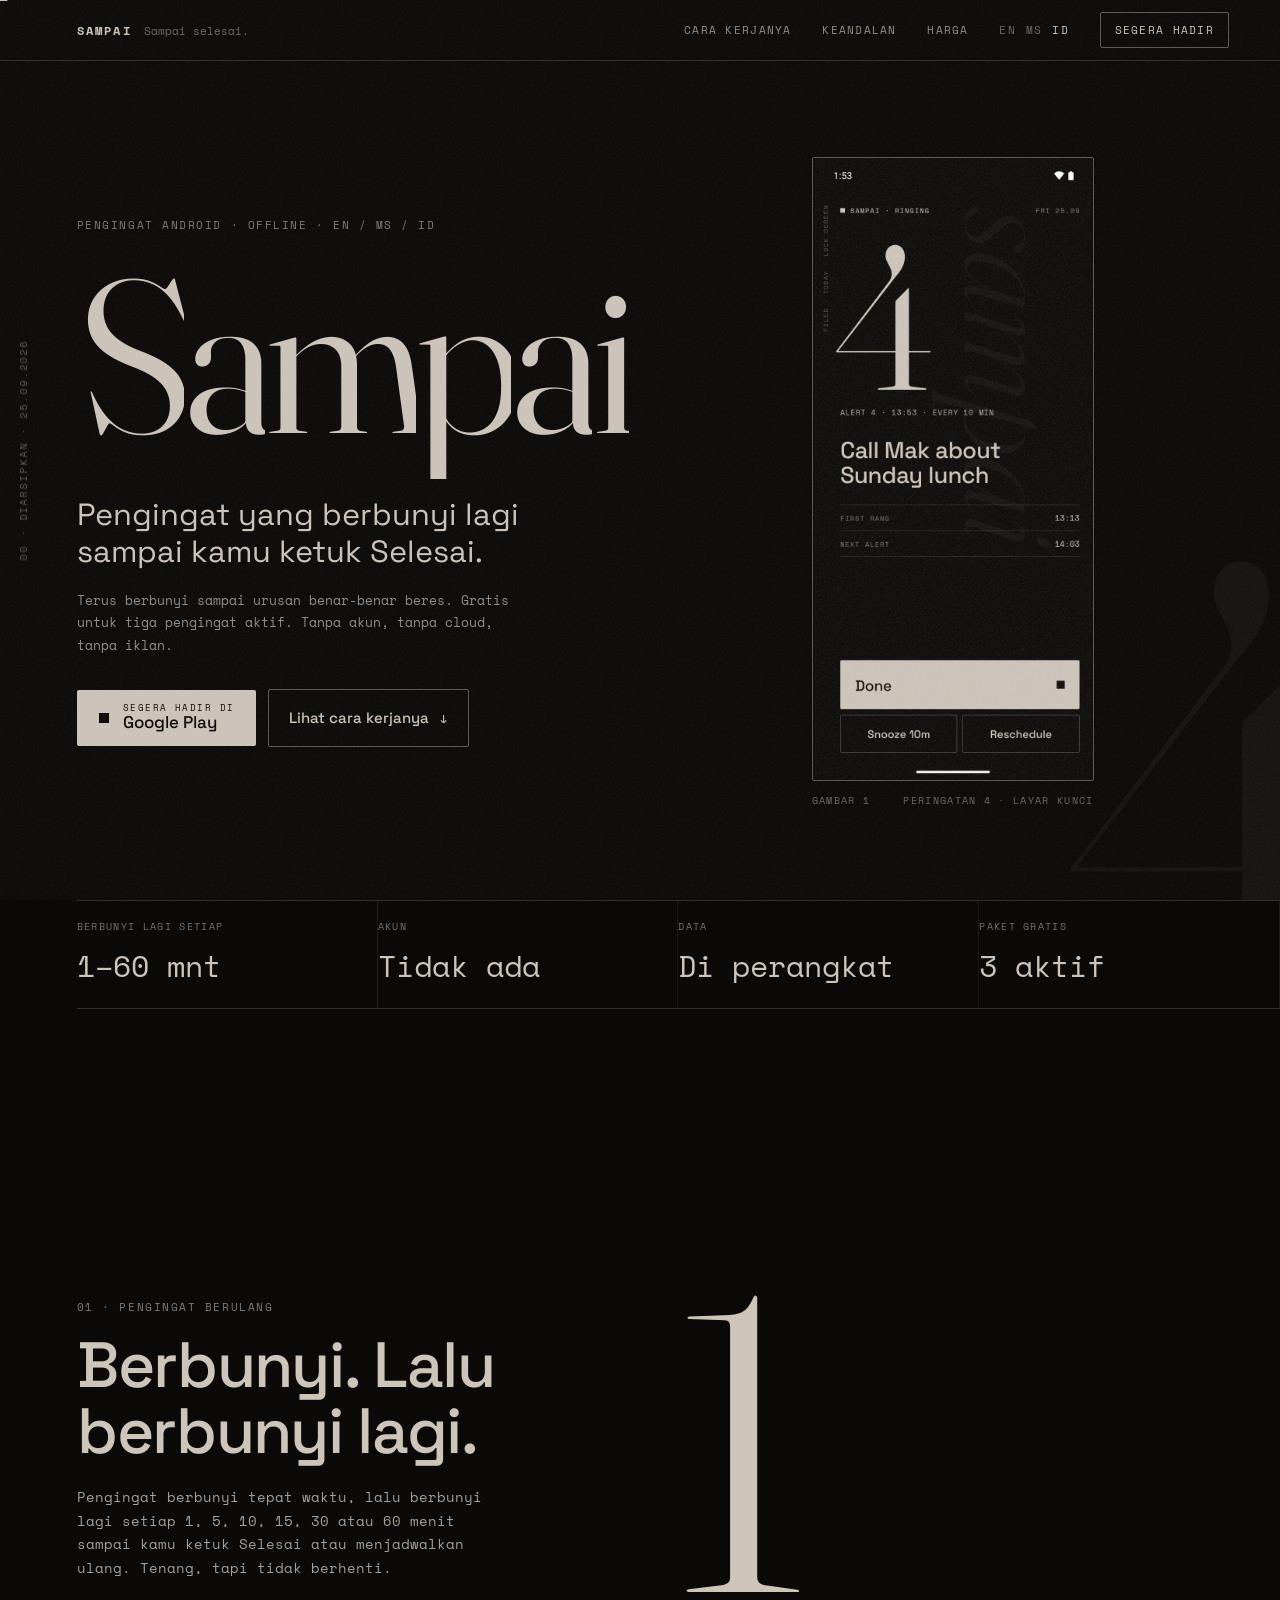
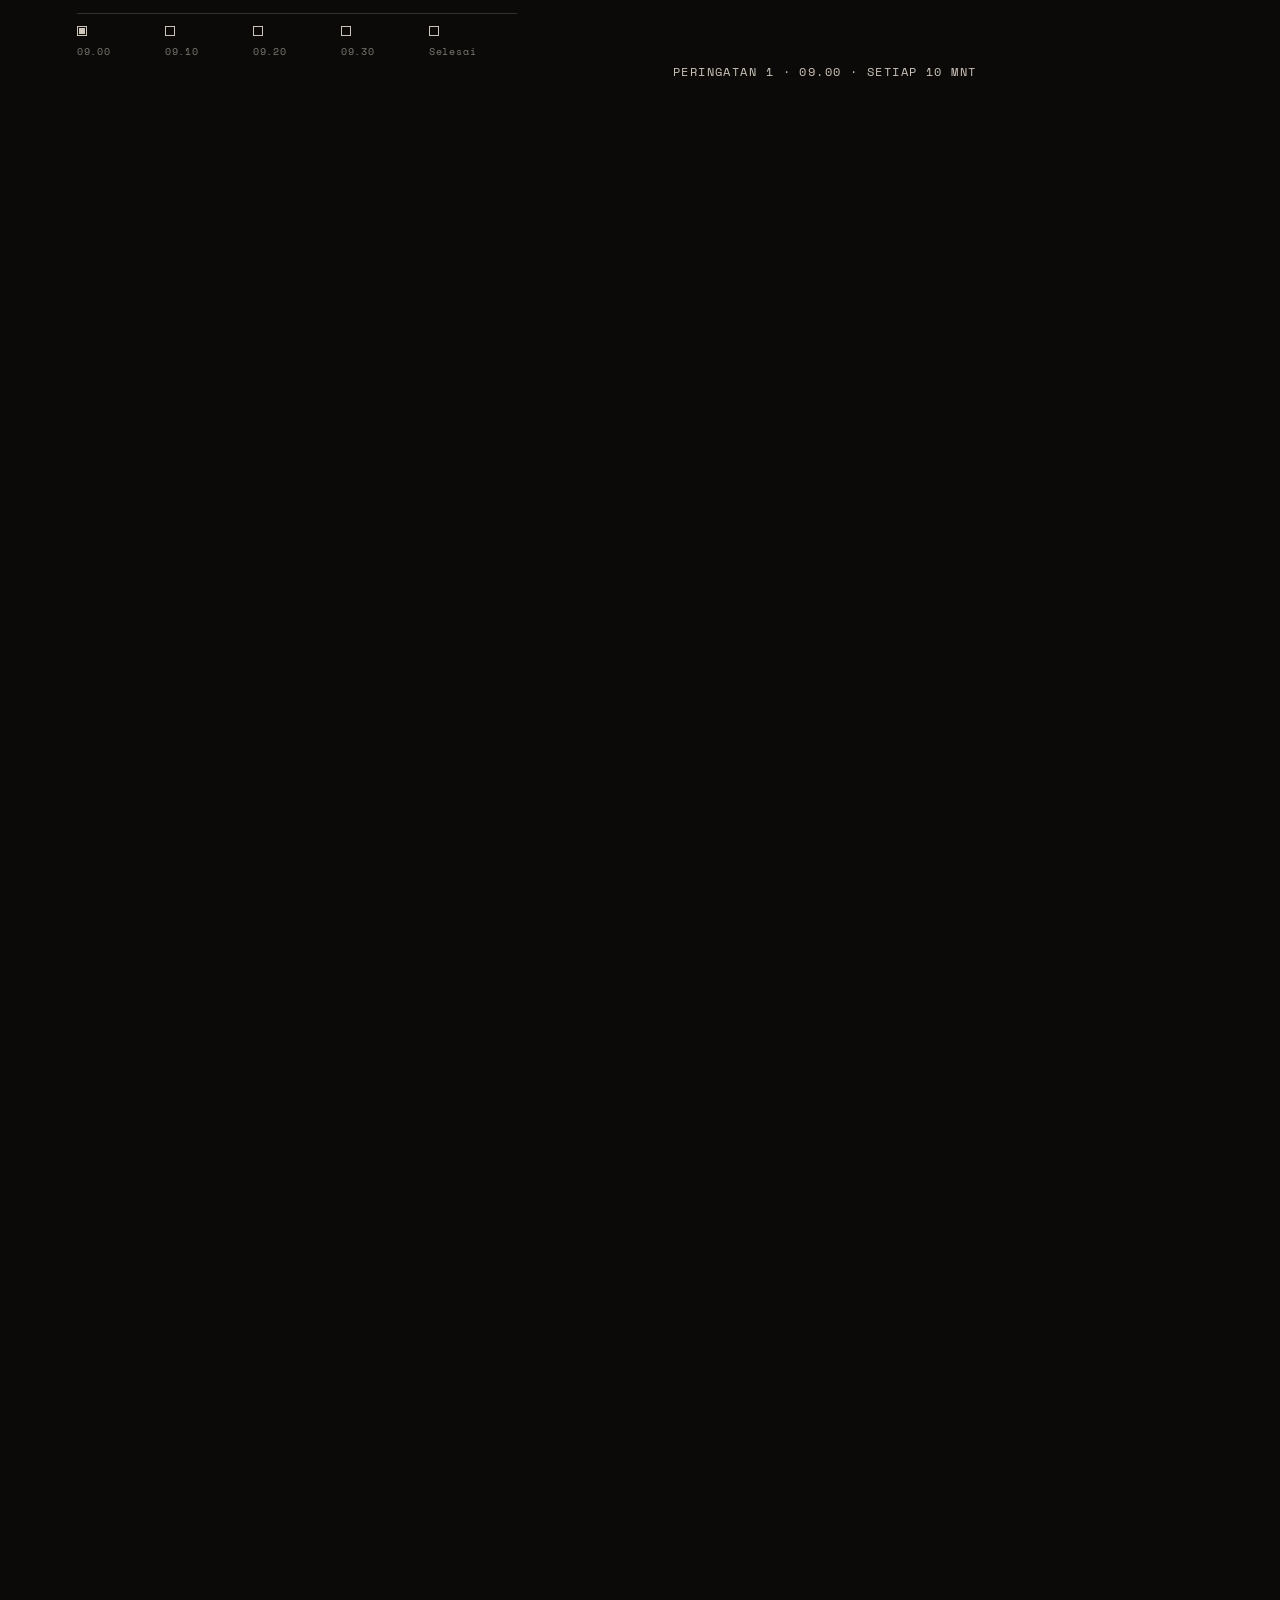
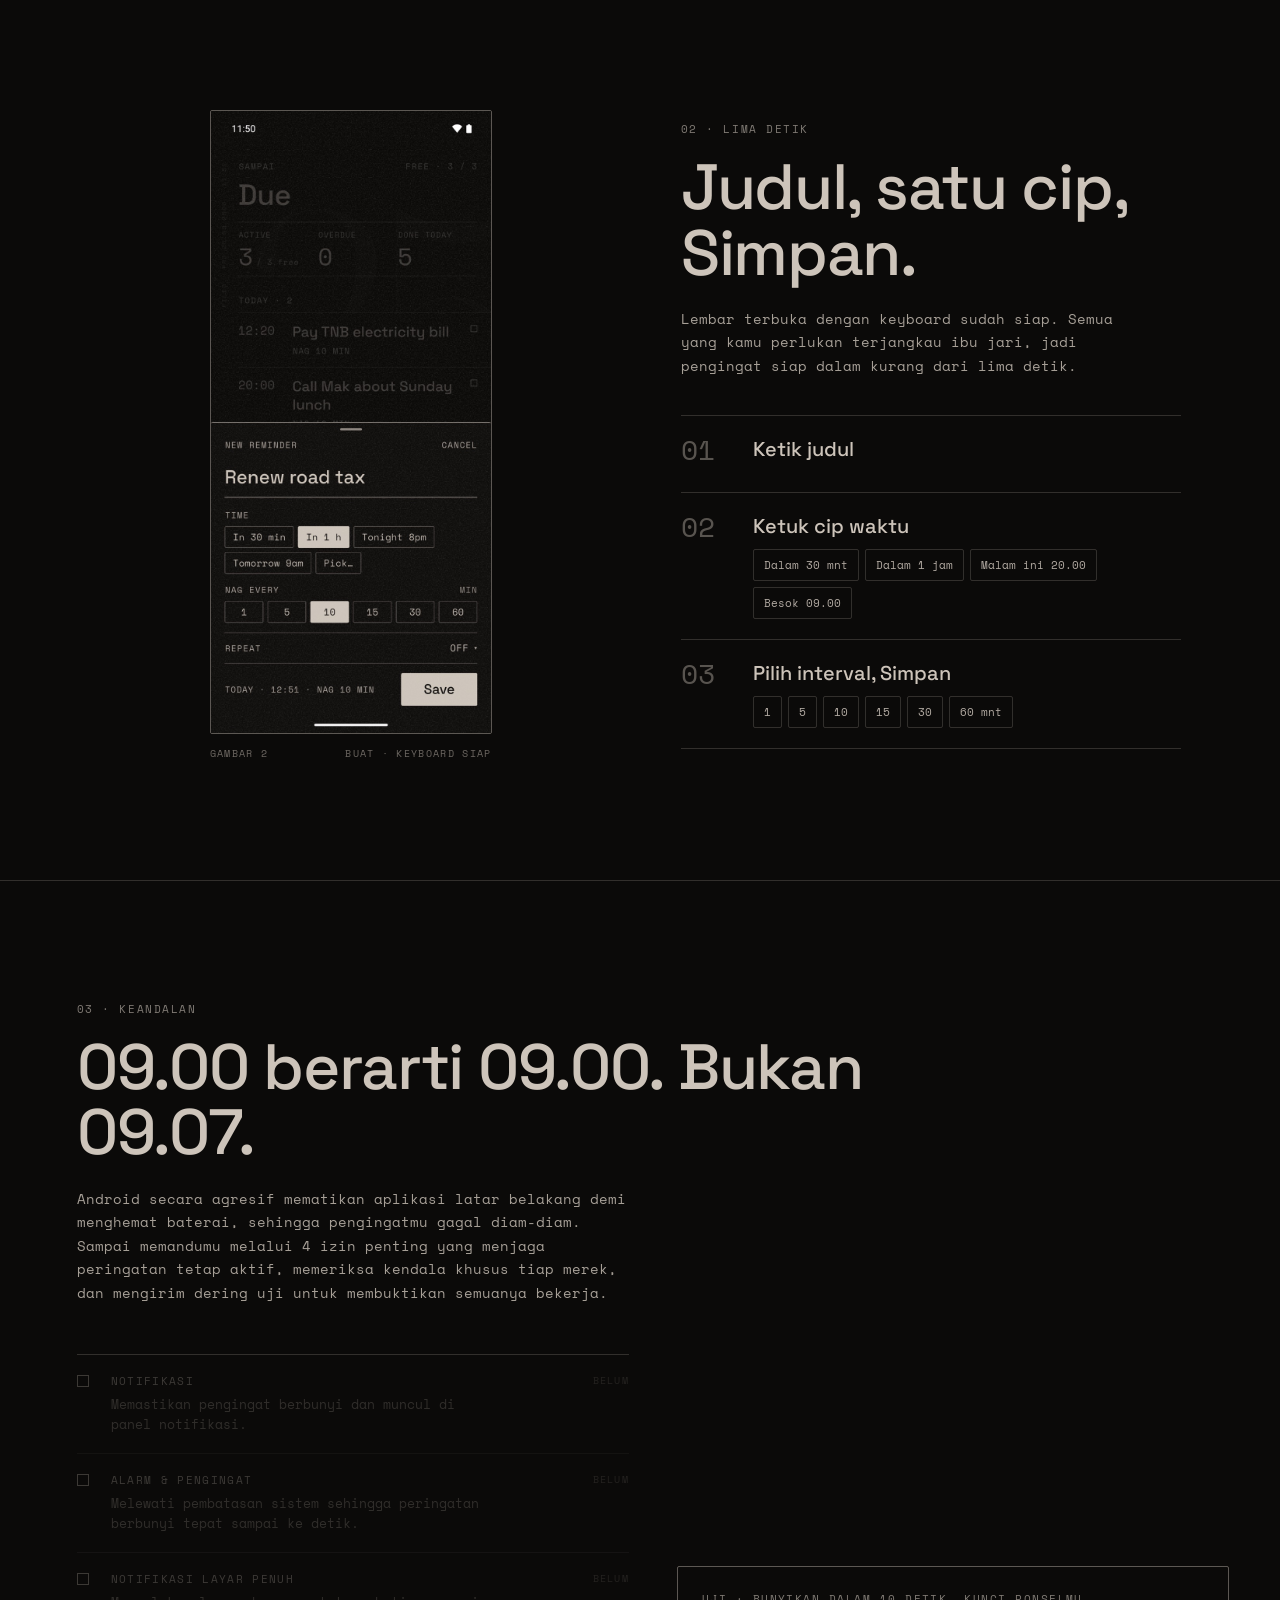
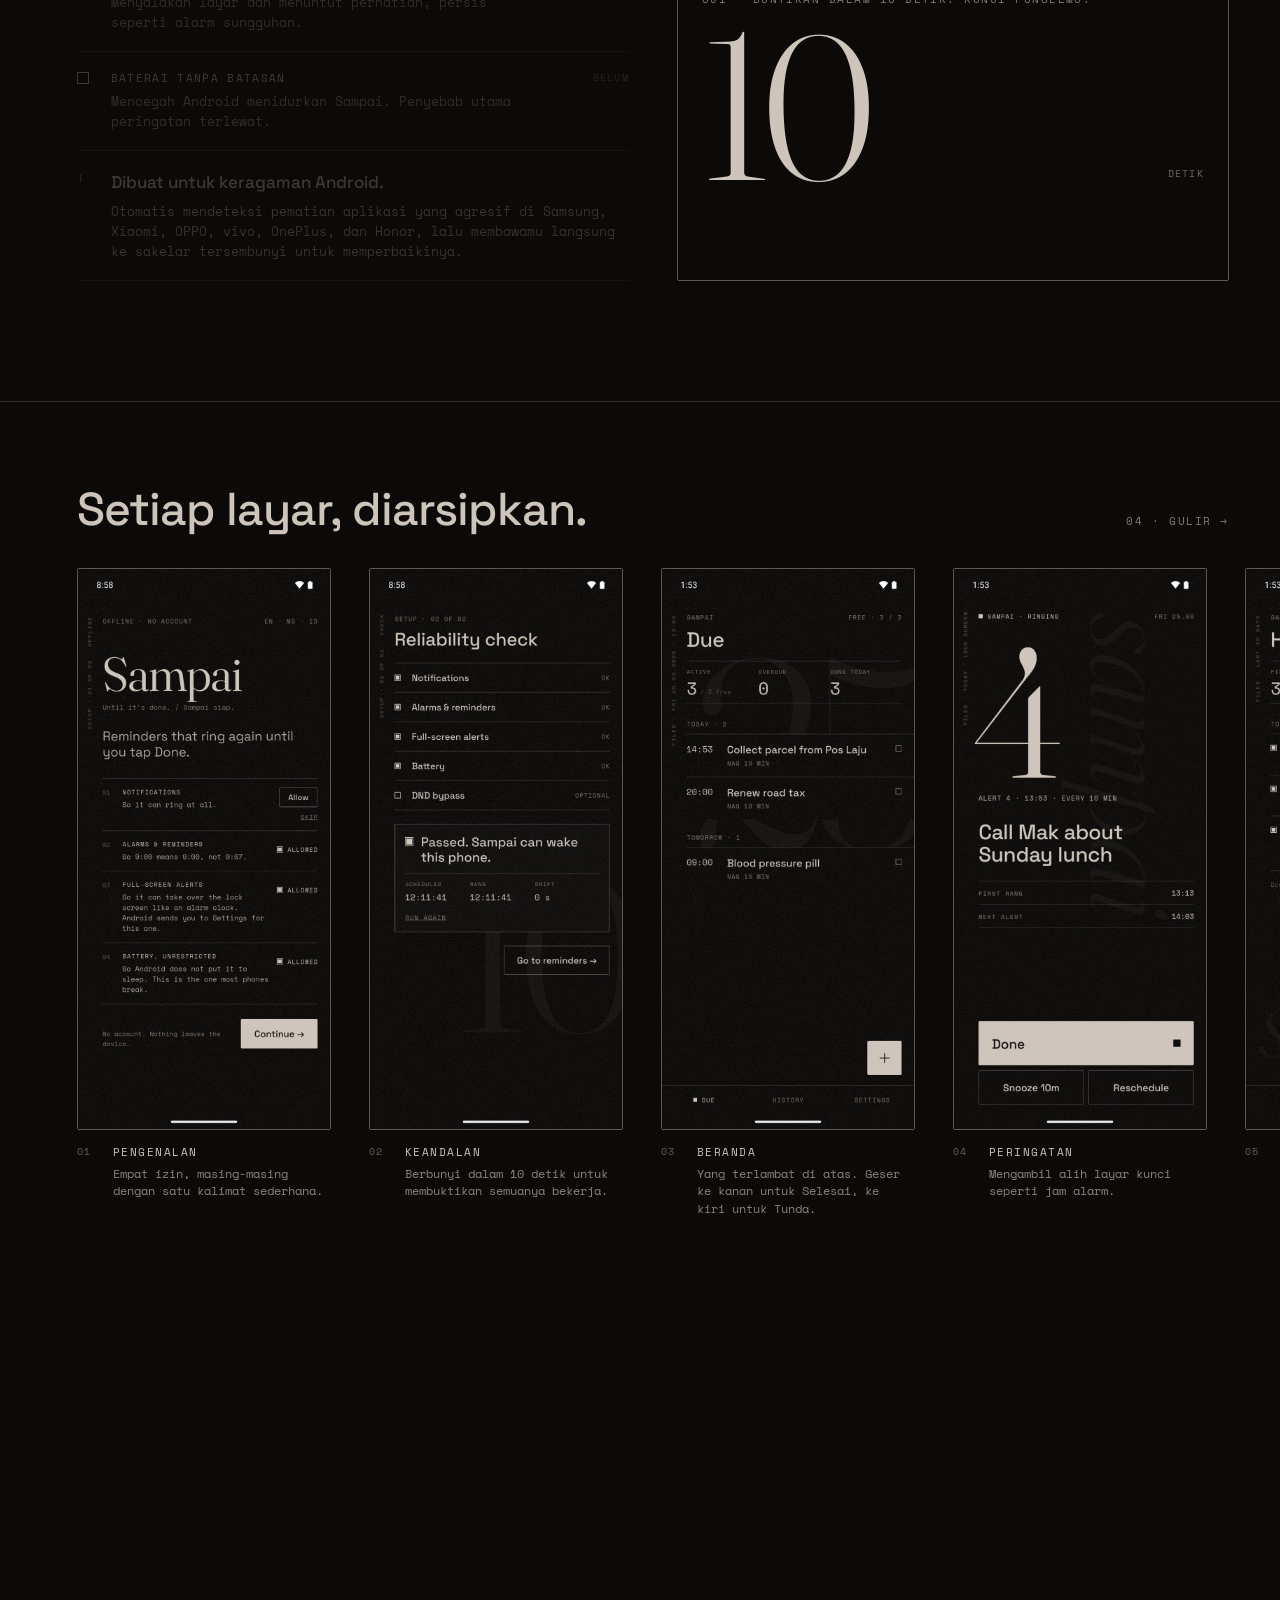
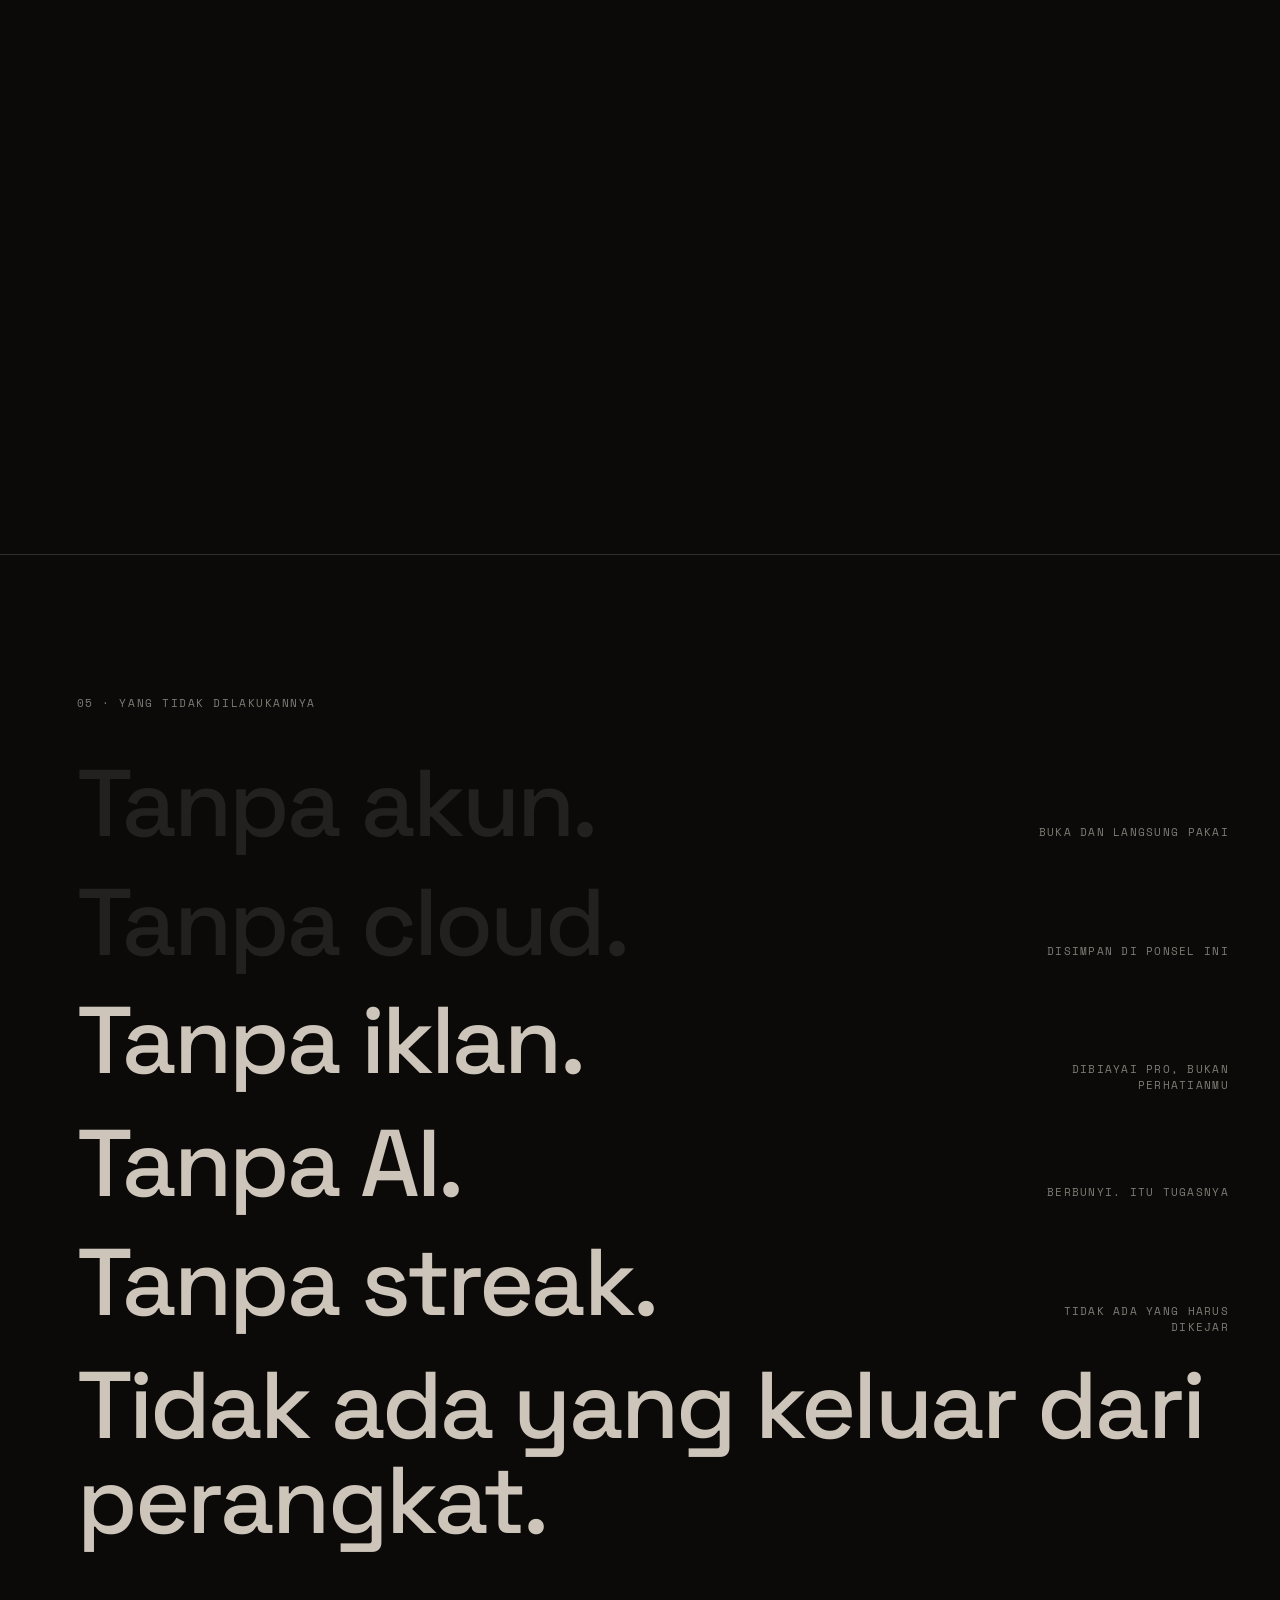
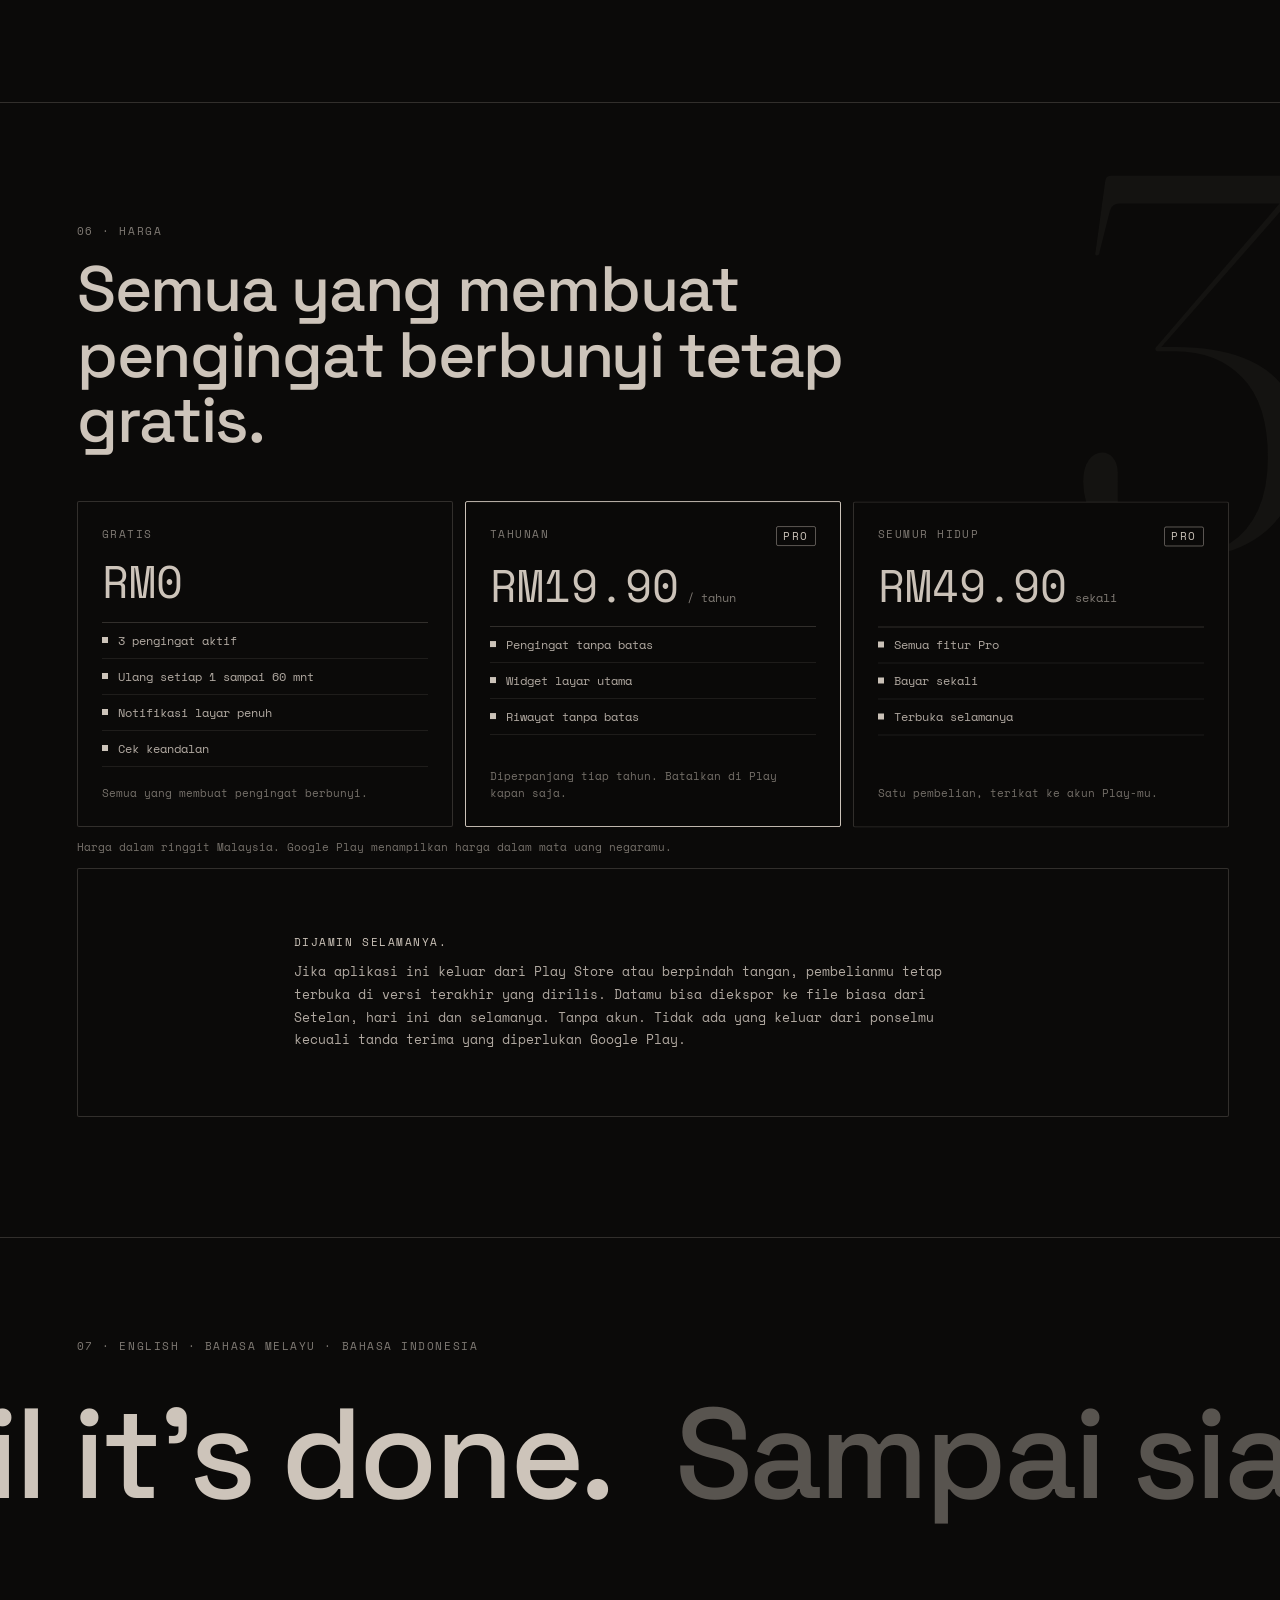
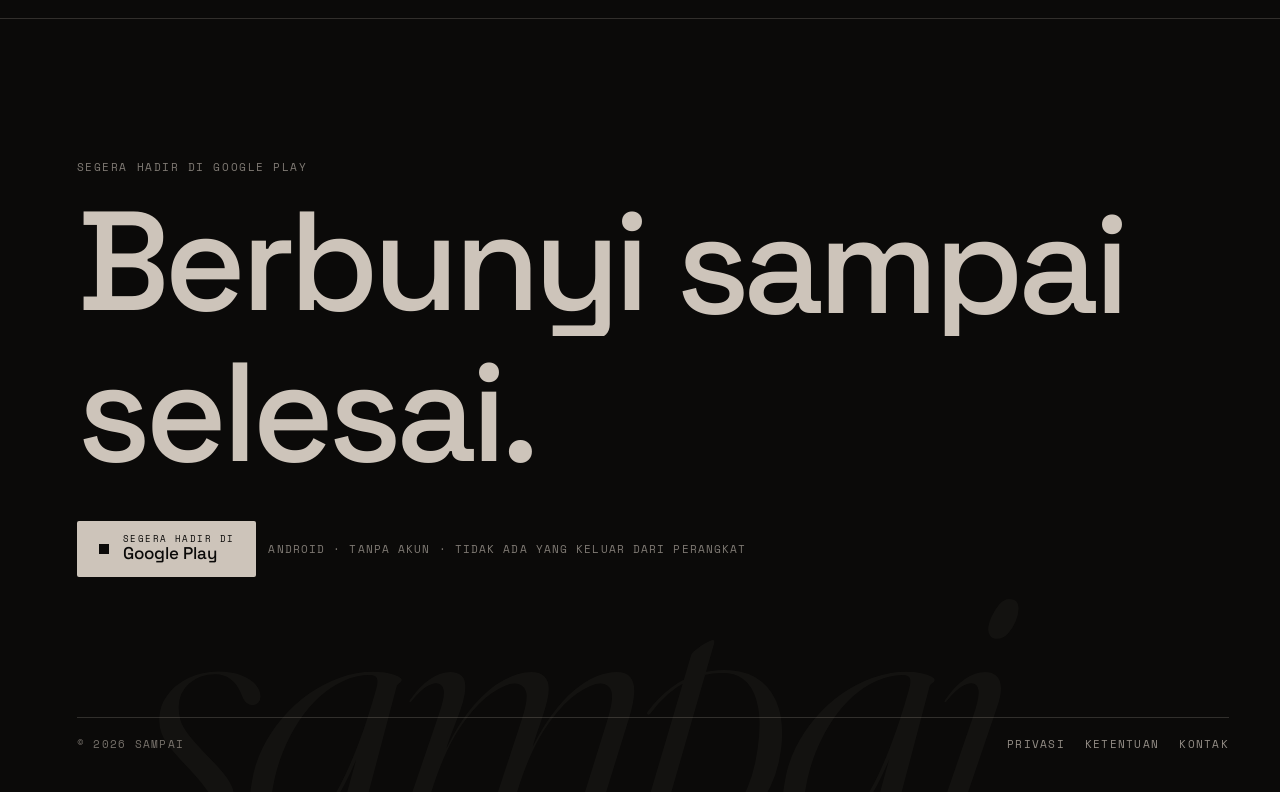
==== id/index.html @ b8cdda62 "Malay and Indonesian landing pages - /ms/ and /id/ generated from the English page by tools/i18n.py," ====
<!doctype html>
<html lang="id">
<head>
<meta charset="utf-8">
<meta name="viewport" content="width=device-width, initial-scale=1">
<title>Sampai: pengingat yang berbunyi sampai selesai</title>
<meta name="description" content="Sampai adalah aplikasi pengingat Android yang berbunyi lagi setiap 1, 5, 10, 15, 30 atau 60 menit sampai kamu ketuk Selesai. Offline, tanpa akun, tanpa iklan.">
<meta property="og:title" content="Sampai: pengingat yang berbunyi sampai selesai">
<meta property="og:description" content="Sampai adalah aplikasi pengingat Android yang berbunyi lagi setiap 1, 5, 10, 15, 30 atau 60 menit sampai kamu ketuk Selesai. Offline, tanpa akun, tanpa iklan.">
<meta property="og:image" content="../assets/screens/03-alert-4.jpg">
<meta name="theme-color" content="#0b0a09">
<link rel="alternate" hreflang="en" href="https://haziqlucii.github.io/sampai-site/">
<link rel="alternate" hreflang="ms" href="https://haziqlucii.github.io/sampai-site/ms/">
<link rel="alternate" hreflang="id" href="https://haziqlucii.github.io/sampai-site/id/">
<link rel="icon" href="../assets/favicon.png">
<link rel="preconnect" href="https://fonts.googleapis.com">
<link rel="preconnect" href="https://fonts.gstatic.com" crossorigin>
<link rel="stylesheet" href="https://fonts.googleapis.com/css2?family=Fraunces:ital,opsz,wght@0,9..144,300..500;1,9..144,300..500&family=Space+Grotesk:wght@400;500;600&family=Space+Mono:ital,wght@0,400;0,700;1,400&display=swap"><style>:root{--p:11,10,9;--i:205,196,186}html,body{margin:0;background:rgb(var(--p));color:rgb(var(--i));-webkit-font-smoothing:antialiased;overflow-x:hidden}html.lenis,html.lenis body{height:auto}.lenis.lenis-smooth{scroll-behavior:auto!important}body::before{content:"";position:fixed;inset:0;pointer-events:none;z-index:90;opacity:.07;background-image:url("data:image/svg+xml,%3Csvg xmlns='http://www.w3.org/2000/svg' width='160' height='160'%3E%3Cfilter id='n'%3E%3CfeTurbulence type='fractalNoise' baseFrequency='.9' numOctaves='3' stitchTiles='stitch'/%3E%3CfeColorMatrix values='0 0 0 0 .5 0 0 0 0 .5 0 0 0 0 .5 0 0 0 1.4 -.3'/%3E%3C/filter%3E%3Crect width='100%25' height='100%25' filter='url(%23n)'/%3E%3C/svg%3E")}a{color:rgb(var(--i))}a:hover{color:rgba(var(--i),.7)}::selection{background:rgb(var(--i));color:rgb(var(--p))}</style>
<style>
/* Phone layout: the design is drawn for desktop, so these override its inline spacing. */
@media (max-width: 720px) {
  [data-label] { display: none !important; }
  [data-nav] > div { padding: 0 20px !important; height: 56px !important; }
  [data-nav] a[href="#top"] > span + span { display: none; }
  [data-nav] a[href="#nag"], [data-nav] a[href="#reliable"], [data-nav] a[href="#pricing"] { display: none; }
  #top, section, footer { padding-left: 20px !important; padding-right: 20px !important; }
  #top { padding-top: 96px !important; min-height: auto !important; gap: 40px !important; }
  #top + div { margin-left: 20px !important; }
  [data-nag] { height: auto !important; min-height: 100vh; padding-top: 72px !important; padding-bottom: 40px !important; gap: 20px !important; align-content: center; }
  [data-nag] h2 { font-size: 34px !important; }
  [data-nag] > div:last-child { min-height: 0 !important; }
  [data-nag] [data-nn] { font-size: 150px !important; }
  [data-nag] > div:last-child > div:first-child { height: 130px !important; }
  [data-nag] > div:last-child > div:last-child { margin-top: 24px !important; }
  [data-ndone] > span:first-child { width: 64px !important; height: 64px !important; }
  [data-ndone] > span:last-child { font-size: 22px !important; }
  section, footer { padding-top: 88px !important; padding-bottom: 88px !important; }
  [data-gal] { padding: 88px 0 !important; height: auto !important; display: block !important; }
  [data-gal] > div:first-child { padding-left: 20px !important; padding-right: 20px !important; }
  [data-gal] > div:first-child > span { display: none; }
  /* Phones get a native sideways swipe that snaps to each screen, not a pinned scroll. */
  [data-track] { width: auto !important; overflow-x: auto; scroll-snap-type: x mandatory; -webkit-overflow-scrolling: touch; scrollbar-width: none; gap: 16px !important; padding: 28px 20px 4px !important; }
  [data-track]::-webkit-scrollbar { display: none; }
  [data-track] > div { scroll-snap-align: start; scroll-margin-left: 20px; }
  [data-gal] > div:first-child::after { content: "Geser \2192"; display: block; margin-top: 12px; font-size: 11px; letter-spacing: .14em; text-transform: uppercase; color: rgba(var(--i), .6); }
  [data-no] { flex-direction: column; align-items: flex-start !important; gap: 6px !important; }
  [data-no] > span:nth-child(2) { text-align: left !important; }
  [data-bell] { width: 90px !important; }
  section[data-sec^="07"] { padding-left: 0 !important; padding-right: 0 !important; }
  section[data-sec^="07"] > div:first-child { padding-left: 20px !important; padding-right: 20px !important; }
  footer > div[style*="margin-top:140px"] { margin-top: 80px !important; }
}
</style>
</head>
<body>
<div data-root="" style="position:relative;font-family:'Space Mono',monospace;color:rgb(var(--i));background:rgb(var(--p))">

<div data-prog="" style="position:fixed;top:0;left:0;right:0;height:1px;background:rgb(var(--i));transform:scaleX(0);transform-origin:0 50%;z-index:80"></div>
<div data-label="" style="position:fixed;left:16px;top:50%;transform:translateY(-50%) rotate(180deg);writing-mode:vertical-rl;font-size:9.5px;letter-spacing:.2em;text-transform:uppercase;color:rgba(var(--i),.45);z-index:70;white-space:nowrap;pointer-events:none">00 · Diarsipkan · 25.09.2026</div>

<nav data-nav="" style="position:fixed;top:0;left:0;right:0;z-index:75;background:rgb(var(--p));border-bottom:1px solid rgba(var(--i),.2)">
<div style="display:flex;align-items:center;justify-content:space-between;gap:20px;height:60px;padding:0 clamp(20px,4vw,56px) 0 clamp(48px,6vw,96px)">
<a href="#top" style="display:flex;align-items:baseline;gap:12px;text-decoration:none"><span style="font-size:12px;letter-spacing:.18em;font-weight:700">SAMPAI</span><span style="font-size:10.5px;color:rgba(var(--i),.5)">Sampai selesai.</span></a>
<div style="display:flex;align-items:center;gap:clamp(14px,2.4vw,32px);font-size:10.5px;letter-spacing:.12em;text-transform:uppercase">
<a href="#nag" style="text-decoration:none;color:rgba(var(--i),.7)">Cara kerjanya</a>
<a href="#reliable" style="text-decoration:none;color:rgba(var(--i),.7)">Keandalan</a>
<a href="#pricing" style="text-decoration:none;color:rgba(var(--i),.7)">Harga</a>
<span data-langs="" style="display:flex;gap:10px"><a href="../" hreflang="en" style="text-decoration:none;color:rgba(var(--i),.5)">EN</a><a href="../ms/" hreflang="ms" style="text-decoration:none;color:rgba(var(--i),.5)">MS</a><a href="../id/" hreflang="id" aria-current="page" style="text-decoration:none;color:rgb(var(--i))">ID</a></span><a href="#get" style="height:34px;padding:0 14px;display:flex;align-items:center;border:1px solid rgba(var(--i),.42);border-radius:2px;text-decoration:none">Segera hadir</a>
</div>
</div>
</nav>

<header id="top" data-hero="" data-sec="00 · Diarsipkan · 25.09.2026" style="position:relative;min-height:100vh;padding:120px clamp(20px,4vw,56px) 56px clamp(48px,6vw,96px);box-sizing:border-box;display:grid;grid-template-columns:repeat(auto-fit,minmax(min(100%,440px),1fr));gap:48px;align-items:center;overflow:hidden">
<div style="position:relative;z-index:2">
<div data-hf="" style="font-size:11px;letter-spacing:.14em;text-transform:uppercase;color:rgba(var(--i),.6)">Pengingat Android · Offline · EN / MS / ID</div>
<h1 data-hword="" aria-label="Sampai" style="margin:28px 0 0;font-family:'Fraunces',serif;font-weight:350;font-size:clamp(96px,17vw,264px);line-height:.86;letter-spacing:-.035em;display:flex">
<span style="display:inline-block;overflow:hidden;padding-bottom:.14em"><span data-hl="" style="display:inline-block">S</span></span><span style="display:inline-block;overflow:hidden;padding-bottom:.14em"><span data-hl="" style="display:inline-block">a</span></span><span style="display:inline-block;overflow:hidden;padding-bottom:.14em"><span data-hl="" style="display:inline-block">m</span></span><span style="display:inline-block;overflow:hidden;padding-bottom:.14em"><span data-hl="" style="display:inline-block">p</span></span><span style="display:inline-block;overflow:hidden;padding-bottom:.14em"><span data-hl="" style="display:inline-block">a</span></span><span style="display:inline-block;overflow:hidden;padding-bottom:.14em"><span data-hl="" style="display:inline-block">i</span></span>
</h1>
<p data-hf="" style="margin:18px 0 0;font-family:'Space Grotesk',sans-serif;font-size:clamp(22px,2.4vw,32px);line-height:1.2;font-weight:400;max-width:520px;text-wrap:pretty">Pengingat yang berbunyi lagi sampai kamu ketuk Selesai.</p>
<p data-hf="" style="margin:18px 0 0;font-size:13px;line-height:1.75;color:rgba(var(--i),.7);max-width:460px;text-wrap:pretty">Terus berbunyi sampai urusan benar-benar beres. Gratis untuk tiga pengingat aktif. Tanpa akun, tanpa cloud, tanpa iklan.</p>
<div data-hf="" style="display:flex;flex-wrap:wrap;gap:12px;margin-top:32px;align-items:center">
<a href="#get" style="display:inline-flex;align-items:center;gap:14px;height:56px;padding:0 22px;background:rgb(var(--i));color:rgb(var(--p));border-radius:2px;text-decoration:none"><span style="width:10px;height:10px;background:currentColor"></span><span style="display:flex;flex-direction:column;line-height:1.15"><span style="font-size:9px;letter-spacing:.16em">SEGERA HADIR DI</span><span style="font-family:'Space Grotesk',sans-serif;font-size:17px;font-weight:500">Google Play</span></span></a>
<a href="#nag" style="height:56px;padding:0 20px;display:inline-flex;align-items:center;gap:10px;border:1px solid rgba(var(--i),.42);border-radius:2px;text-decoration:none;font-family:'Space Grotesk',sans-serif;font-size:15px;font-weight:500">Lihat cara kerjanya <span style="font-family:'Space Mono',monospace">↓</span></a>
</div>
</div>
<div data-hpar="" style="position:relative;z-index:1;justify-self:center"><div data-hphone="" style="display:flex;flex-direction:column;gap:12px">
<div style="width:280px;height:622px;overflow:hidden;border:1px solid rgba(var(--i),.42);border-radius:2px;position:relative"><img src="../assets/screens/03-alert-4.jpg" width="280" height="622" alt="Peringatan Sampai di layar kunci: angka 4 besar, pengingat Call Mak about Sunday lunch, dan tombol Selesai, Tunda, dan Jadwalkan ulang." style="display:block;width:100%;height:100%;object-fit:cover"></div>
<div style="display:flex;justify-content:space-between;font-size:9.5px;letter-spacing:.14em;text-transform:uppercase;color:rgba(var(--i),.5)"><span>Gambar 1</span><span>Peringatan 4 · Layar kunci</span></div>
</div></div>
<div data-hwm="" style="position:absolute;right:-4vw;bottom:-8vw;font-family:'Fraunces',serif;font-weight:300;font-size:46vw;line-height:.8;letter-spacing:-.06em;color:rgba(var(--i),.045);pointer-events:none;user-select:none;z-index:0">4</div>
</header>

<div style="border-top:1px solid rgba(var(--i),.2);border-bottom:1px solid rgba(var(--i),.2);margin-left:clamp(48px,6vw,96px);display:grid;grid-template-columns:repeat(auto-fit,minmax(180px,1fr))">
<div data-fact="" style="padding:18px 20px 20px 0;border-right:1px solid rgba(var(--i),.1)"><div style="font-size:9.5px;letter-spacing:.14em;text-transform:uppercase;color:rgba(var(--i),.55)">Berbunyi lagi setiap</div><div style="font-size:clamp(22px,2.4vw,30px);margin-top:10px;font-variant-numeric:tabular-nums">1–60 mnt</div></div><div data-fact="" style="padding:18px 20px 20px 0;border-right:1px solid rgba(var(--i),.1)"><div style="font-size:9.5px;letter-spacing:.14em;text-transform:uppercase;color:rgba(var(--i),.55)">Akun</div><div style="font-size:clamp(22px,2.4vw,30px);margin-top:10px;font-variant-numeric:tabular-nums">Tidak ada</div></div><div data-fact="" style="padding:18px 20px 20px 0;border-right:1px solid rgba(var(--i),.1)"><div style="font-size:9.5px;letter-spacing:.14em;text-transform:uppercase;color:rgba(var(--i),.55)">Data</div><div style="font-size:clamp(22px,2.4vw,30px);margin-top:10px;font-variant-numeric:tabular-nums">Di perangkat</div></div><div data-fact="" style="padding:18px 20px 20px 0;border-right:1px solid rgba(var(--i),.1)"><div style="font-size:9.5px;letter-spacing:.14em;text-transform:uppercase;color:rgba(var(--i),.55)">Paket gratis</div><div style="font-size:clamp(22px,2.4vw,30px);margin-top:10px;font-variant-numeric:tabular-nums">3 aktif</div></div>
</div>

<section id="nag" data-nag="" data-sec="01 · Pengingat berulang" style="position:relative;height:100vh;padding:80px clamp(20px,4vw,56px) 40px clamp(48px,6vw,96px);box-sizing:border-box;display:grid;grid-template-columns:repeat(auto-fit,minmax(min(100%,380px),1fr));gap:40px;align-items:center;overflow:hidden">
<div>
<div style="font-size:11px;letter-spacing:.14em;text-transform:uppercase;color:rgba(var(--i),.6)">01 · Pengingat berulang</div>
<h2 style="margin:18px 0 0;font-family:'Space Grotesk',sans-serif;font-weight:500;font-size:clamp(36px,5vw,72px);line-height:1.02;letter-spacing:-.02em;max-width:560px">Berbunyi. Lalu berbunyi lagi.</h2>
<p style="margin:22px 0 0;font-size:13.5px;line-height:1.75;color:rgba(var(--i),.8);max-width:440px;text-wrap:pretty">Pengingat berbunyi tepat waktu, lalu berbunyi lagi setiap 1, 5, 10, 15, 30 atau 60 menit sampai kamu ketuk Selesai atau menjadwalkan ulang. Tenang, tapi tidak berhenti.</p>
<div style="margin-top:32px;max-width:440px">
<div style="position:relative;height:1px;background:rgba(var(--i),.2)"><div data-nline="" style="position:absolute;inset:0;background:rgb(var(--i));transform:scaleX(0);transform-origin:0 50%"></div></div>
<div style="display:grid;grid-template-columns:repeat(5,minmax(0,1fr));margin-top:12px">
<div style="display:flex;flex-direction:column;gap:8px"><span style="position:relative;width:10px;height:10px;border:1px solid rgb(var(--i));box-sizing:border-box"><span data-nt="" style="position:absolute;inset:1px;background:rgb(var(--i));opacity:1"></span></span><span style="font-size:10px;letter-spacing:.08em;color:rgba(var(--i),.6);font-variant-numeric:tabular-nums">09.00</span></div><div style="display:flex;flex-direction:column;gap:8px"><span style="position:relative;width:10px;height:10px;border:1px solid rgb(var(--i));box-sizing:border-box"><span data-nt="" style="position:absolute;inset:1px;background:rgb(var(--i));opacity:0"></span></span><span style="font-size:10px;letter-spacing:.08em;color:rgba(var(--i),.6);font-variant-numeric:tabular-nums">09.10</span></div><div style="display:flex;flex-direction:column;gap:8px"><span style="position:relative;width:10px;height:10px;border:1px solid rgb(var(--i));box-sizing:border-box"><span data-nt="" style="position:absolute;inset:1px;background:rgb(var(--i));opacity:0"></span></span><span style="font-size:10px;letter-spacing:.08em;color:rgba(var(--i),.6);font-variant-numeric:tabular-nums">09.20</span></div><div style="display:flex;flex-direction:column;gap:8px"><span style="position:relative;width:10px;height:10px;border:1px solid rgb(var(--i));box-sizing:border-box"><span data-nt="" style="position:absolute;inset:1px;background:rgb(var(--i));opacity:0"></span></span><span style="font-size:10px;letter-spacing:.08em;color:rgba(var(--i),.6);font-variant-numeric:tabular-nums">09.30</span></div><div style="display:flex;flex-direction:column;gap:8px"><span style="position:relative;width:10px;height:10px;border:1px solid rgb(var(--i));box-sizing:border-box"><span data-nt="" style="position:absolute;inset:1px;background:rgb(var(--i));opacity:0"></span></span><span style="font-size:10px;letter-spacing:.08em;color:rgba(var(--i),.6);font-variant-numeric:tabular-nums">Selesai</span></div>
</div>
</div>
</div>
<div style="position:relative;min-height:min(62vh,520px);display:flex;flex-direction:column;justify-content:center">
<div style="position:relative;height:clamp(170px,26vw,380px)">
<div data-nn="" style="position:absolute;left:0;bottom:0;font-family:'Fraunces',serif;font-weight:300;font-size:clamp(210px,32vw,470px);line-height:.8;letter-spacing:-.05em;font-variant-numeric:tabular-nums;opacity:1">1</div><div data-nn="" style="position:absolute;left:0;bottom:0;font-family:'Fraunces',serif;font-weight:300;font-size:clamp(210px,32vw,470px);line-height:.8;letter-spacing:-.05em;font-variant-numeric:tabular-nums;opacity:0">2</div><div data-nn="" style="position:absolute;left:0;bottom:0;font-family:'Fraunces',serif;font-weight:300;font-size:clamp(210px,32vw,470px);line-height:.8;letter-spacing:-.05em;font-variant-numeric:tabular-nums;opacity:0">3</div><div data-nn="" style="position:absolute;left:0;bottom:0;font-family:'Fraunces',serif;font-weight:300;font-size:clamp(210px,32vw,470px);line-height:.8;letter-spacing:-.05em;font-variant-numeric:tabular-nums;opacity:0">4</div>
<div data-ndone="" style="position:absolute;left:0;bottom:0;opacity:0;display:flex;flex-direction:column;gap:22px"><span style="width:clamp(90px,12vw,160px);height:clamp(90px,12vw,160px);background:rgb(var(--i))"></span><span style="font-family:'Space Grotesk',sans-serif;font-size:clamp(26px,3vw,40px);font-weight:500;line-height:1.1">Selesai setelah 4 peringatan.<br>Diarsipkan.</span></div>
</div>
<div style="position:relative;height:20px;margin-top:56px">
<div data-nc="" style="position:absolute;left:0;top:0;font-size:12px;letter-spacing:.12em;text-transform:uppercase;font-variant-numeric:tabular-nums;opacity:1">Peringatan 1 · 09.00 · Setiap 10 mnt</div><div data-nc="" style="position:absolute;left:0;top:0;font-size:12px;letter-spacing:.12em;text-transform:uppercase;font-variant-numeric:tabular-nums;opacity:0">Peringatan 2 · 09.10 · Setiap 10 mnt</div><div data-nc="" style="position:absolute;left:0;top:0;font-size:12px;letter-spacing:.12em;text-transform:uppercase;font-variant-numeric:tabular-nums;opacity:0">Peringatan 3 · 09.20 · Setiap 10 mnt</div><div data-nc="" style="position:absolute;left:0;top:0;font-size:12px;letter-spacing:.12em;text-transform:uppercase;font-variant-numeric:tabular-nums;opacity:0">Peringatan 4 · 09.30 · Setiap 10 mnt</div>
</div>
</div>
</section>

<section data-sec="02 · Lima detik" style="position:relative;padding:120px clamp(20px,4vw,56px) 120px clamp(48px,6vw,96px);display:grid;grid-template-columns:repeat(auto-fit,minmax(min(100%,400px),1fr));gap:56px;align-items:center;border-top:1px solid rgba(var(--i),.2)">
<div data-cphone="" style="justify-self:center;display:flex;flex-direction:column;gap:12px">
<div style="width:280px;height:622px;overflow:hidden;border:1px solid rgba(var(--i),.42);border-radius:2px;position:relative"><img src="../assets/screens/02-create.jpg" width="280" height="622" alt="Lembar pengingat baru dengan cip waktu, cip interval 1 sampai 60 menit, dan tombol Simpan." style="display:block;width:100%;height:100%;object-fit:cover"></div>
<div style="display:flex;justify-content:space-between;font-size:9.5px;letter-spacing:.14em;text-transform:uppercase;color:rgba(var(--i),.5)"><span>Gambar 2</span><span>Buat · keyboard siap</span></div>
</div>
<div>
<div data-r="" style="font-size:11px;letter-spacing:.14em;text-transform:uppercase;color:rgba(var(--i),.6)">02 · Lima detik</div>
<h2 data-r="" style="margin:18px 0 0;font-family:'Space Grotesk',sans-serif;font-weight:500;font-size:clamp(36px,5vw,72px);line-height:1.02;letter-spacing:-.02em">Judul, satu cip, Simpan.</h2>
<p data-r="" style="margin:22px 0 0;font-size:13.5px;line-height:1.75;color:rgba(var(--i),.8);max-width:460px;text-wrap:pretty">Lembar terbuka dengan keyboard sudah siap. Semua yang kamu perlukan terjangkau ibu jari, jadi pengingat siap dalam kurang dari lima detik.</p>
<div style="margin-top:36px;border-top:1px solid rgba(var(--i),.2);max-width:500px">
<div data-step="" style="display:grid;grid-template-columns:56px minmax(0,1fr);gap:16px;padding:20px 0;border-bottom:1px solid rgba(var(--i),.2)"><span style="font-size:28px;line-height:1;font-variant-numeric:tabular-nums;color:rgba(var(--i),.4)">01</span><div><div style="font-family:'Space Grotesk',sans-serif;font-size:20px;font-weight:500">Ketik judul</div><div style="display:flex;flex-wrap:wrap;gap:6px;margin-top:10px"></div></div></div><div data-step="" style="display:grid;grid-template-columns:56px minmax(0,1fr);gap:16px;padding:20px 0;border-bottom:1px solid rgba(var(--i),.2)"><span style="font-size:28px;line-height:1;font-variant-numeric:tabular-nums;color:rgba(var(--i),.4)">02</span><div><div style="font-family:'Space Grotesk',sans-serif;font-size:20px;font-weight:500">Ketuk cip waktu</div><div style="display:flex;flex-wrap:wrap;gap:6px;margin-top:10px"><span data-chip="" style="height:30px;padding:0 10px;display:flex;align-items:center;border:1px solid rgba(var(--i),.2);border-radius:2px;font-size:11px;color:rgba(var(--i),.86);white-space:nowrap">Dalam 30 mnt</span><span data-chip="" style="height:30px;padding:0 10px;display:flex;align-items:center;border:1px solid rgba(var(--i),.2);border-radius:2px;font-size:11px;color:rgba(var(--i),.86);white-space:nowrap">Dalam 1 jam</span><span data-chip="" style="height:30px;padding:0 10px;display:flex;align-items:center;border:1px solid rgba(var(--i),.2);border-radius:2px;font-size:11px;color:rgba(var(--i),.86);white-space:nowrap">Malam ini 20.00</span><span data-chip="" style="height:30px;padding:0 10px;display:flex;align-items:center;border:1px solid rgba(var(--i),.2);border-radius:2px;font-size:11px;color:rgba(var(--i),.86);white-space:nowrap">Besok 09.00</span></div></div></div><div data-step="" style="display:grid;grid-template-columns:56px minmax(0,1fr);gap:16px;padding:20px 0;border-bottom:1px solid rgba(var(--i),.2)"><span style="font-size:28px;line-height:1;font-variant-numeric:tabular-nums;color:rgba(var(--i),.4)">03</span><div><div style="font-family:'Space Grotesk',sans-serif;font-size:20px;font-weight:500">Pilih interval, Simpan</div><div style="display:flex;flex-wrap:wrap;gap:6px;margin-top:10px"><span data-chip="" style="height:30px;padding:0 10px;display:flex;align-items:center;border:1px solid rgba(var(--i),.2);border-radius:2px;font-size:11px;color:rgba(var(--i),.86);white-space:nowrap">1</span><span data-chip="" style="height:30px;padding:0 10px;display:flex;align-items:center;border:1px solid rgba(var(--i),.2);border-radius:2px;font-size:11px;color:rgba(var(--i),.86);white-space:nowrap">5</span><span data-chip="" style="height:30px;padding:0 10px;display:flex;align-items:center;border:1px solid rgba(var(--i),.2);border-radius:2px;font-size:11px;color:rgba(var(--i),.86);white-space:nowrap">10</span><span data-chip="" style="height:30px;padding:0 10px;display:flex;align-items:center;border:1px solid rgba(var(--i),.2);border-radius:2px;font-size:11px;color:rgba(var(--i),.86);white-space:nowrap">15</span><span data-chip="" style="height:30px;padding:0 10px;display:flex;align-items:center;border:1px solid rgba(var(--i),.2);border-radius:2px;font-size:11px;color:rgba(var(--i),.86);white-space:nowrap">30</span><span data-chip="" style="height:30px;padding:0 10px;display:flex;align-items:center;border:1px solid rgba(var(--i),.2);border-radius:2px;font-size:11px;color:rgba(var(--i),.86);white-space:nowrap">60 mnt</span></div></div></div>
</div>
</div>
</section>

<section id="reliable" data-rel="" data-sec="03 · Keandalan" style="position:relative;padding:120px clamp(20px,4vw,56px) 120px clamp(48px,6vw,96px);border-top:1px solid rgba(var(--i),.2);overflow:hidden">
<div data-r="" style="font-size:11px;letter-spacing:.14em;text-transform:uppercase;color:rgba(var(--i),.6)">03 · Keandalan</div>
<h2 data-r="" style="margin:18px 0 0;font-family:'Space Grotesk',sans-serif;font-weight:500;font-size:clamp(36px,5vw,72px);line-height:1.02;letter-spacing:-.02em;max-width:820px">09.00 berarti 09.00. Bukan 09.07.</h2>
<p data-r="" style="margin:22px 0 0;font-size:13.5px;line-height:1.75;color:rgba(var(--i),.8);max-width:560px;text-wrap:pretty">Android secara agresif mematikan aplikasi latar belakang demi menghemat baterai, sehingga pengingatmu gagal diam-diam. Sampai memandumu melalui 4 izin penting yang menjaga peringatan tetap aktif, memeriksa kendala khusus tiap merek, dan mengirim dering uji untuk membuktikan semuanya bekerja.</p>
<div style="display:grid;grid-template-columns:repeat(auto-fit,minmax(min(100%,380px),1fr));gap:48px;margin-top:48px;align-items:end">
<div style="border-top:1px solid rgba(var(--i),.2)">

<div data-perm="" style="display:grid;grid-template-columns:22px minmax(0,1fr) 76px;gap:12px;padding:18px 0;border-bottom:1px solid rgba(var(--i),.2);align-items:start">
<span style="position:relative;width:12px;height:12px;border:1px solid rgb(var(--i));box-sizing:border-box;margin-top:2px"><span data-pf="" style="position:absolute;inset:1px;background:rgb(var(--i));transform:scale(0)"></span></span>
<div><div style="font-size:11px;letter-spacing:.12em;text-transform:uppercase">Notifikasi</div><div style="font-size:12.5px;line-height:1.6;color:rgba(var(--i),.75);margin-top:6px;text-wrap:pretty">Memastikan pengingat berbunyi dan muncul di panel notifikasi.</div></div>
<span style="position:relative;height:16px;font-size:10px;letter-spacing:.12em;text-transform:uppercase;text-align:right"><span data-poff="" style="position:absolute;right:0;top:0;color:rgba(var(--i),.5);white-space:nowrap">Belum</span><span data-pon="" style="position:absolute;right:0;top:0;opacity:0">OK</span></span>
</div>

<div data-perm="" style="display:grid;grid-template-columns:22px minmax(0,1fr) 76px;gap:12px;padding:18px 0;border-bottom:1px solid rgba(var(--i),.2);align-items:start">
<span style="position:relative;width:12px;height:12px;border:1px solid rgb(var(--i));box-sizing:border-box;margin-top:2px"><span data-pf="" style="position:absolute;inset:1px;background:rgb(var(--i));transform:scale(0)"></span></span>
<div><div style="font-size:11px;letter-spacing:.12em;text-transform:uppercase">Alarm &amp; Pengingat</div><div style="font-size:12.5px;line-height:1.6;color:rgba(var(--i),.75);margin-top:6px;text-wrap:pretty">Melewati pembatasan sistem sehingga peringatan berbunyi tepat sampai ke detik.</div></div>
<span style="position:relative;height:16px;font-size:10px;letter-spacing:.12em;text-transform:uppercase;text-align:right"><span data-poff="" style="position:absolute;right:0;top:0;color:rgba(var(--i),.5);white-space:nowrap">Belum</span><span data-pon="" style="position:absolute;right:0;top:0;opacity:0">OK</span></span>
</div>

<div data-perm="" style="display:grid;grid-template-columns:22px minmax(0,1fr) 76px;gap:12px;padding:18px 0;border-bottom:1px solid rgba(var(--i),.2);align-items:start">
<span style="position:relative;width:12px;height:12px;border:1px solid rgb(var(--i));box-sizing:border-box;margin-top:2px"><span data-pf="" style="position:absolute;inset:1px;background:rgb(var(--i));transform:scale(0)"></span></span>
<div><div style="font-size:11px;letter-spacing:.12em;text-transform:uppercase">Notifikasi Layar Penuh</div><div style="font-size:12.5px;line-height:1.6;color:rgba(var(--i),.75);margin-top:6px;text-wrap:pretty">Menyalakan layar dan menuntut perhatian, persis seperti alarm sungguhan.</div></div>
<span style="position:relative;height:16px;font-size:10px;letter-spacing:.12em;text-transform:uppercase;text-align:right"><span data-poff="" style="position:absolute;right:0;top:0;color:rgba(var(--i),.5);white-space:nowrap">Belum</span><span data-pon="" style="position:absolute;right:0;top:0;opacity:0">OK</span></span>
</div>

<div data-perm="" style="display:grid;grid-template-columns:22px minmax(0,1fr) 76px;gap:12px;padding:18px 0;border-bottom:1px solid rgba(var(--i),.2);align-items:start">
<span style="position:relative;width:12px;height:12px;border:1px solid rgb(var(--i));box-sizing:border-box;margin-top:2px"><span data-pf="" style="position:absolute;inset:1px;background:rgb(var(--i));transform:scale(0)"></span></span>
<div><div style="font-size:11px;letter-spacing:.12em;text-transform:uppercase">Baterai Tanpa Batasan</div><div style="font-size:12.5px;line-height:1.6;color:rgba(var(--i),.75);margin-top:6px;text-wrap:pretty">Mencegah Android menidurkan Sampai. Penyebab utama peringatan terlewat.</div></div>
<span style="position:relative;height:16px;font-size:10px;letter-spacing:.12em;text-transform:uppercase;text-align:right"><span data-poff="" style="position:absolute;right:0;top:0;color:rgba(var(--i),.5);white-space:nowrap">Belum</span><span data-pon="" style="position:absolute;right:0;top:0;opacity:0">OK</span></span>
</div>

<div data-perm="" style="display:grid;grid-template-columns:22px minmax(0,1fr);gap:12px;padding:18px 0;border-bottom:1px solid rgba(var(--i),.2)"><span style="font-size:12px;color:rgba(var(--i),.6)">!</span><span style="font-size:12.5px;line-height:1.6;color:rgba(var(--i),.86)"><span style="display:block;font-family:'Space Grotesk',sans-serif;font-size:17px;font-weight:500;color:rgb(var(--i));margin-bottom:6px">Dibuat untuk keragaman Android.</span>Otomatis mendeteksi pematian aplikasi yang agresif di Samsung, Xiaomi, OPPO, vivo, OnePlus, dan Honor, lalu membawamu langsung ke sakelar tersembunyi untuk memperbaikinya.</span></div>
</div>
<div style="border:1px solid rgba(var(--i),.42);border-radius:2px;padding:24px">
<div style="font-size:10.5px;letter-spacing:.14em;text-transform:uppercase;color:rgba(var(--i),.6)">Uji · Bunyikan dalam 10 detik. Kunci ponselmu.</div>
<div style="display:flex;align-items:flex-end;justify-content:space-between;gap:16px;margin-top:18px">
<span data-cd="" style="font-family:'Fraunces',serif;font-weight:300;font-size:clamp(140px,16vw,230px);line-height:.8;letter-spacing:-.05em;font-variant-numeric:tabular-nums">10</span>
<span style="font-size:10px;letter-spacing:.12em;text-transform:uppercase;color:rgba(var(--i),.5);padding-bottom:8px">Detik</span>
</div>
<div data-cdres="" style="display:flex;align-items:center;gap:12px;margin-top:22px;padding-top:18px;border-top:1px solid rgba(var(--i),.2);opacity:0"><span style="position:relative;width:14px;height:14px;border:1px solid rgb(var(--i));box-sizing:border-box;flex:none"><span style="position:absolute;inset:2px;background:rgb(var(--i))"></span></span><span style="font-family:'Space Grotesk',sans-serif;font-size:20px;font-weight:500">Lulus. Sampai bisa membangunkan ponsel ini.</span></div>
</div>
</div>
</section>

<section data-gal="" data-sec="04 · Setiap layar" style="position:relative;height:100vh;overflow:hidden;border-top:1px solid rgba(var(--i),.2);display:flex;flex-direction:column;justify-content:center">
<div style="display:flex;justify-content:space-between;align-items:baseline;gap:20px;padding:0 clamp(20px,4vw,56px) 0 clamp(48px,6vw,96px)">
<h2 style="margin:0;font-family:'Space Grotesk',sans-serif;font-weight:500;font-size:clamp(30px,3.6vw,52px);line-height:1;letter-spacing:-.02em">Setiap layar, diarsipkan.</h2>
<span style="font-size:11px;letter-spacing:.14em;text-transform:uppercase;color:rgba(var(--i),.6);white-space:nowrap">04 · Gulir →</span>
</div>
<div data-track="" data-lenis-prevent-touch="" style="display:flex;gap:40px;padding:36px clamp(20px,4vw,56px) 0 clamp(48px,6vw,96px);width:max-content">

<div style="flex:none;width:252px;display:flex;flex-direction:column;gap:14px">
<div style="width:252px;height:560px;overflow:hidden;border:1px solid rgba(var(--i),.42);border-radius:2px;position:relative"><img src="../assets/screens/07-onboarding.jpg" width="252" height="560" alt="Pengenalan: Empat izin, masing-masing dengan satu kalimat sederhana." style="display:block;width:100%;height:100%;object-fit:cover"></div>
<div style="display:grid;grid-template-columns:28px minmax(0,1fr);gap:8px"><span style="font-size:10px;letter-spacing:.1em;color:rgba(var(--i),.45)">01</span><div><div style="font-size:10.5px;letter-spacing:.14em;text-transform:uppercase">Pengenalan</div><div style="font-size:11.5px;line-height:1.55;color:rgba(var(--i),.65);margin-top:5px">Empat izin, masing-masing dengan satu kalimat sederhana.</div></div></div>
</div>

<div style="flex:none;width:252px;display:flex;flex-direction:column;gap:14px">
<div style="width:252px;height:560px;overflow:hidden;border:1px solid rgba(var(--i),.42);border-radius:2px;position:relative"><img src="../assets/screens/08-reliability-passed.jpg" width="252" height="560" alt="Keandalan: Berbunyi dalam 10 detik untuk membuktikan semuanya bekerja." style="display:block;width:100%;height:100%;object-fit:cover"></div>
<div style="display:grid;grid-template-columns:28px minmax(0,1fr);gap:8px"><span style="font-size:10px;letter-spacing:.1em;color:rgba(var(--i),.45)">02</span><div><div style="font-size:10.5px;letter-spacing:.14em;text-transform:uppercase">Keandalan</div><div style="font-size:11.5px;line-height:1.55;color:rgba(var(--i),.65);margin-top:5px">Berbunyi dalam 10 detik untuk membuktikan semuanya bekerja.</div></div></div>
</div>

<div style="flex:none;width:252px;display:flex;flex-direction:column;gap:14px">
<div style="width:252px;height:560px;overflow:hidden;border:1px solid rgba(var(--i),.42);border-radius:2px;position:relative"><img src="../assets/screens/01-home.jpg" width="252" height="560" alt="Beranda: Yang terlambat di atas. Geser ke kanan untuk Selesai, ke kiri untuk Tunda." style="display:block;width:100%;height:100%;object-fit:cover"></div>
<div style="display:grid;grid-template-columns:28px minmax(0,1fr);gap:8px"><span style="font-size:10px;letter-spacing:.1em;color:rgba(var(--i),.45)">03</span><div><div style="font-size:10.5px;letter-spacing:.14em;text-transform:uppercase">Beranda</div><div style="font-size:11.5px;line-height:1.55;color:rgba(var(--i),.65);margin-top:5px">Yang terlambat di atas. Geser ke kanan untuk Selesai, ke kiri untuk Tunda.</div></div></div>
</div>

<div style="flex:none;width:252px;display:flex;flex-direction:column;gap:14px">
<div style="width:252px;height:560px;overflow:hidden;border:1px solid rgba(var(--i),.42);border-radius:2px;position:relative"><img src="../assets/screens/03-alert-4.jpg" width="252" height="560" alt="Peringatan: Mengambil alih layar kunci seperti jam alarm." style="display:block;width:100%;height:100%;object-fit:cover"></div>
<div style="display:grid;grid-template-columns:28px minmax(0,1fr);gap:8px"><span style="font-size:10px;letter-spacing:.1em;color:rgba(var(--i),.45)">04</span><div><div style="font-size:10.5px;letter-spacing:.14em;text-transform:uppercase">Peringatan</div><div style="font-size:11.5px;line-height:1.55;color:rgba(var(--i),.65);margin-top:5px">Mengambil alih layar kunci seperti jam alarm.</div></div></div>
</div>

<div style="flex:none;width:252px;display:flex;flex-direction:column;gap:14px">
<div style="width:252px;height:560px;overflow:hidden;border:1px solid rgba(var(--i),.42);border-radius:2px;position:relative"><img src="../assets/screens/05-history.jpg" width="252" height="560" alt="Riwayat: Item selesai disimpan di sini selama 30 hari." style="display:block;width:100%;height:100%;object-fit:cover"></div>
<div style="display:grid;grid-template-columns:28px minmax(0,1fr);gap:8px"><span style="font-size:10px;letter-spacing:.1em;color:rgba(var(--i),.45)">05</span><div><div style="font-size:10.5px;letter-spacing:.14em;text-transform:uppercase">Riwayat</div><div style="font-size:11.5px;line-height:1.55;color:rgba(var(--i),.65);margin-top:5px">Item selesai disimpan di sini selama 30 hari.</div></div></div>
</div>

<div style="flex:none;width:252px;display:flex;flex-direction:column;gap:14px">
<div style="width:252px;height:560px;overflow:hidden;border:1px solid rgba(var(--i),.42);border-radius:2px;position:relative"><img src="../assets/screens/04-widgets.jpg" width="252" height="560" alt="Widget: Berikutnya dan Akan datang di layar utama. Pro." style="display:block;width:100%;height:100%;object-fit:cover"></div>
<div style="display:grid;grid-template-columns:28px minmax(0,1fr);gap:8px"><span style="font-size:10px;letter-spacing:.1em;color:rgba(var(--i),.45)">06</span><div><div style="font-size:10.5px;letter-spacing:.14em;text-transform:uppercase">Widget</div><div style="font-size:11.5px;line-height:1.55;color:rgba(var(--i),.65);margin-top:5px">Berikutnya dan Akan datang di layar utama. Pro.</div></div></div>
</div>

<div style="flex:none;width:252px;display:flex;flex-direction:column;gap:14px">
<div style="width:252px;height:560px;overflow:hidden;border:1px solid rgba(var(--i),.42);border-radius:2px;position:relative"><img src="../assets/screens/06-settings.jpg" width="252" height="560" alt="Setelan: Ekspor ke file biasa. Impor kembali." style="display:block;width:100%;height:100%;object-fit:cover"></div>
<div style="display:grid;grid-template-columns:28px minmax(0,1fr);gap:8px"><span style="font-size:10px;letter-spacing:.1em;color:rgba(var(--i),.45)">07</span><div><div style="font-size:10.5px;letter-spacing:.14em;text-transform:uppercase">Setelan</div><div style="font-size:11.5px;line-height:1.55;color:rgba(var(--i),.65);margin-top:5px">Ekspor ke file biasa. Impor kembali.</div></div></div>
</div>

</div>
</section>

<section data-sec="05 · Yang tidak dilakukannya" style="position:relative;padding:140px clamp(20px,4vw,56px) 140px clamp(48px,6vw,96px);border-top:1px solid rgba(var(--i),.2)">
<div data-r="" style="font-size:11px;letter-spacing:.14em;text-transform:uppercase;color:rgba(var(--i),.6)">05 · Yang tidak dilakukannya</div>
<div style="margin-top:36px">
<div data-no="" style="position:relative;display:flex;justify-content:space-between;align-items:baseline;gap:20px;padding:10px 0 14px"><span style="font-family:'Space Grotesk',sans-serif;font-weight:500;font-size:clamp(40px,7.4vw,118px);line-height:1;letter-spacing:-.03em">Tanpa akun.</span><span style="font-size:10.5px;letter-spacing:.12em;text-transform:uppercase;color:rgba(var(--i),.6);text-align:right;max-width:220px">Buka dan langsung pakai</span><span data-noline="" style="position:absolute;left:0;right:0;bottom:0;height:1px;background:rgba(var(--i),.3);transform:scaleX(0);transform-origin:0 50%"></span></div><div data-no="" style="position:relative;display:flex;justify-content:space-between;align-items:baseline;gap:20px;padding:10px 0 14px"><span style="font-family:'Space Grotesk',sans-serif;font-weight:500;font-size:clamp(40px,7.4vw,118px);line-height:1;letter-spacing:-.03em">Tanpa cloud.</span><span style="font-size:10.5px;letter-spacing:.12em;text-transform:uppercase;color:rgba(var(--i),.6);text-align:right;max-width:220px">Disimpan di ponsel ini</span><span data-noline="" style="position:absolute;left:0;right:0;bottom:0;height:1px;background:rgba(var(--i),.3);transform:scaleX(0);transform-origin:0 50%"></span></div><div data-no="" style="position:relative;display:flex;justify-content:space-between;align-items:baseline;gap:20px;padding:10px 0 14px"><span style="font-family:'Space Grotesk',sans-serif;font-weight:500;font-size:clamp(40px,7.4vw,118px);line-height:1;letter-spacing:-.03em">Tanpa iklan.</span><span style="font-size:10.5px;letter-spacing:.12em;text-transform:uppercase;color:rgba(var(--i),.6);text-align:right;max-width:220px">Dibiayai Pro, bukan perhatianmu</span><span data-noline="" style="position:absolute;left:0;right:0;bottom:0;height:1px;background:rgba(var(--i),.3);transform:scaleX(0);transform-origin:0 50%"></span></div><div data-no="" style="position:relative;display:flex;justify-content:space-between;align-items:baseline;gap:20px;padding:10px 0 14px"><span style="font-family:'Space Grotesk',sans-serif;font-weight:500;font-size:clamp(40px,7.4vw,118px);line-height:1;letter-spacing:-.03em">Tanpa AI.</span><span style="font-size:10.5px;letter-spacing:.12em;text-transform:uppercase;color:rgba(var(--i),.6);text-align:right;max-width:220px">Berbunyi. Itu tugasnya</span><span data-noline="" style="position:absolute;left:0;right:0;bottom:0;height:1px;background:rgba(var(--i),.3);transform:scaleX(0);transform-origin:0 50%"></span></div><div data-no="" style="position:relative;display:flex;justify-content:space-between;align-items:baseline;gap:20px;padding:10px 0 14px"><span style="font-family:'Space Grotesk',sans-serif;font-weight:500;font-size:clamp(40px,7.4vw,118px);line-height:1;letter-spacing:-.03em">Tanpa streak.</span><span style="font-size:10.5px;letter-spacing:.12em;text-transform:uppercase;color:rgba(var(--i),.6);text-align:right;max-width:220px">Tidak ada yang harus dikejar</span><span data-noline="" style="position:absolute;left:0;right:0;bottom:0;height:1px;background:rgba(var(--i),.3);transform:scaleX(0);transform-origin:0 50%"></span></div><div data-no="" style="position:relative;display:flex;justify-content:space-between;align-items:baseline;gap:20px;padding:10px 0 14px"><span style="font-family:'Space Grotesk',sans-serif;font-weight:500;font-size:clamp(40px,7.4vw,118px);line-height:1;letter-spacing:-.03em">Tidak ada yang keluar dari perangkat.</span><span style="font-size:10.5px;letter-spacing:.12em;text-transform:uppercase;color:rgba(var(--i),.6);text-align:right;max-width:220px"></span><span data-noline="" style="position:absolute;left:0;right:0;bottom:0;height:1px;background:rgba(var(--i),.3);transform:scaleX(0);transform-origin:0 50%"></span></div>
</div>
</section>

<section id="pricing" data-sec="06 · Harga" style="position:relative;padding:120px clamp(20px,4vw,56px) 120px clamp(48px,6vw,96px);border-top:1px solid rgba(var(--i),.2);overflow:hidden">
<div data-pwm="" style="position:absolute;right:-3vw;top:40px;font-family:'Fraunces',serif;font-weight:300;font-size:42vw;line-height:.8;color:rgba(var(--i),.045);pointer-events:none;user-select:none">3</div>
<div data-r="" style="font-size:11px;letter-spacing:.14em;text-transform:uppercase;color:rgba(var(--i),.6);position:relative">06 · Harga</div>
<h2 data-r="" style="margin:18px 0 0;font-family:'Space Grotesk',sans-serif;font-weight:500;font-size:clamp(36px,5vw,72px);line-height:1.02;letter-spacing:-.02em;max-width:900px;position:relative">Semua yang membuat pengingat berbunyi tetap gratis.</h2>
<div style="display:grid;grid-template-columns:repeat(auto-fit,minmax(min(100%,260px),1fr));gap:12px;margin-top:48px;position:relative">

<div data-plan="" style="border:1px solid rgba(var(--i),.2);border-radius:2px;padding:24px;background:rgb(var(--p));display:flex;flex-direction:column;gap:18px">
<div style="display:flex;justify-content:space-between;gap:10px;font-size:10.5px;letter-spacing:.14em;text-transform:uppercase"><span style="color:rgba(var(--i),.6)">Gratis</span></div>
<div style="display:flex;align-items:baseline;flex-wrap:wrap;gap:8px;font-variant-numeric:tabular-nums"><span style="font-size:clamp(34px,3.4vw,46px);line-height:1">RM0</span><span style="font-size:12px;color:rgba(var(--i),.6)"></span></div>
<div style="border-top:1px solid rgba(var(--i),.2)"><div style="display:flex;gap:10px;align-items:center;padding:9px 0;border-bottom:1px solid rgba(var(--i),.1);font-size:12px;color:rgba(var(--i),.86)"><span style="width:6px;height:6px;background:rgb(var(--i));flex:none"></span>3 pengingat aktif</div><div style="display:flex;gap:10px;align-items:center;padding:9px 0;border-bottom:1px solid rgba(var(--i),.1);font-size:12px;color:rgba(var(--i),.86)"><span style="width:6px;height:6px;background:rgb(var(--i));flex:none"></span>Ulang setiap 1 sampai 60 mnt</div><div style="display:flex;gap:10px;align-items:center;padding:9px 0;border-bottom:1px solid rgba(var(--i),.1);font-size:12px;color:rgba(var(--i),.86)"><span style="width:6px;height:6px;background:rgb(var(--i));flex:none"></span>Notifikasi layar penuh</div><div style="display:flex;gap:10px;align-items:center;padding:9px 0;border-bottom:1px solid rgba(var(--i),.1);font-size:12px;color:rgba(var(--i),.86)"><span style="width:6px;height:6px;background:rgb(var(--i));flex:none"></span>Cek keandalan</div></div>
<div style="font-size:11px;line-height:1.55;color:rgba(var(--i),.55);margin-top:auto">Semua yang membuat pengingat berbunyi.</div>
</div>

<div data-plan="" style="border:1px solid rgba(var(--i),1);border-radius:2px;padding:24px;background:rgb(var(--p));display:flex;flex-direction:column;gap:18px">
<div style="display:flex;justify-content:space-between;gap:10px;font-size:10.5px;letter-spacing:.14em;text-transform:uppercase"><span style="color:rgba(var(--i),.6)">Tahunan</span><span style="border:1px solid rgba(var(--i),.42);padding:1px 6px;border-radius:2px">Pro</span></div>
<div style="display:flex;align-items:baseline;flex-wrap:wrap;gap:8px;font-variant-numeric:tabular-nums"><span style="font-size:clamp(34px,3.4vw,46px);line-height:1">RM19.90</span><span style="font-size:12px;color:rgba(var(--i),.6)">/ tahun</span></div>
<div style="border-top:1px solid rgba(var(--i),.2)"><div style="display:flex;gap:10px;align-items:center;padding:9px 0;border-bottom:1px solid rgba(var(--i),.1);font-size:12px;color:rgba(var(--i),.86)"><span style="width:6px;height:6px;background:rgb(var(--i));flex:none"></span>Pengingat tanpa batas</div><div style="display:flex;gap:10px;align-items:center;padding:9px 0;border-bottom:1px solid rgba(var(--i),.1);font-size:12px;color:rgba(var(--i),.86)"><span style="width:6px;height:6px;background:rgb(var(--i));flex:none"></span>Widget layar utama</div><div style="display:flex;gap:10px;align-items:center;padding:9px 0;border-bottom:1px solid rgba(var(--i),.1);font-size:12px;color:rgba(var(--i),.86)"><span style="width:6px;height:6px;background:rgb(var(--i));flex:none"></span>Riwayat tanpa batas</div></div>
<div style="font-size:11px;line-height:1.55;color:rgba(var(--i),.55);margin-top:auto">Diperpanjang tiap tahun. Batalkan di Play kapan saja.</div>
</div>

<div data-plan="" style="border:1px solid rgba(var(--i),.2);border-radius:2px;padding:24px;background:rgb(var(--p));display:flex;flex-direction:column;gap:18px">
<div style="display:flex;justify-content:space-between;gap:10px;font-size:10.5px;letter-spacing:.14em;text-transform:uppercase"><span style="color:rgba(var(--i),.6)">Seumur hidup</span><span style="border:1px solid rgba(var(--i),.42);padding:1px 6px;border-radius:2px">Pro</span></div>
<div style="display:flex;align-items:baseline;flex-wrap:wrap;gap:8px;font-variant-numeric:tabular-nums"><span style="font-size:clamp(34px,3.4vw,46px);line-height:1">RM49.90</span><span style="font-size:12px;color:rgba(var(--i),.6)">sekali</span></div>
<div style="border-top:1px solid rgba(var(--i),.2)"><div style="display:flex;gap:10px;align-items:center;padding:9px 0;border-bottom:1px solid rgba(var(--i),.1);font-size:12px;color:rgba(var(--i),.86)"><span style="width:6px;height:6px;background:rgb(var(--i));flex:none"></span>Semua fitur Pro</div><div style="display:flex;gap:10px;align-items:center;padding:9px 0;border-bottom:1px solid rgba(var(--i),.1);font-size:12px;color:rgba(var(--i),.86)"><span style="width:6px;height:6px;background:rgb(var(--i));flex:none"></span>Bayar sekali</div><div style="display:flex;gap:10px;align-items:center;padding:9px 0;border-bottom:1px solid rgba(var(--i),.1);font-size:12px;color:rgba(var(--i),.86)"><span style="width:6px;height:6px;background:rgb(var(--i));flex:none"></span>Terbuka selamanya</div></div>
<div style="font-size:11px;line-height:1.55;color:rgba(var(--i),.55);margin-top:auto">Satu pembelian, terikat ke akun Play-mu.</div>
</div>

</div>
<div style="margin-top:12px;font-size:11px;line-height:1.6;color:rgba(var(--i),.55);position:relative">Harga dalam ringgit Malaysia. Google Play menampilkan harga dalam mata uang negaramu.</div>
<div data-r="" style="margin-top:12px;border:1px solid rgba(var(--i),.2);border-radius:2px;display:grid;grid-template-columns:auto minmax(0,1fr);gap:clamp(20px,3vw,40px);padding:24px;align-items:center;position:relative;background:rgb(var(--p))">
<canvas data-bell="" width="368" height="476" style="width:clamp(110px,12vw,160px);height:auto;display:block"></canvas>
<div><div style="font-size:11px;letter-spacing:.14em;text-transform:uppercase">DIJAMIN SELAMANYA.</div><p style="margin:10px 0 0;font-size:13px;line-height:1.75;color:rgba(var(--i),.86);max-width:680px;text-wrap:pretty">Jika aplikasi ini keluar dari Play Store atau berpindah tangan, pembelianmu tetap terbuka di versi terakhir yang dirilis. Datamu bisa diekspor ke file biasa dari Setelan, hari ini dan selamanya. Tanpa akun. Tidak ada yang keluar dari ponselmu kecuali tanda terima yang diperlukan Google Play.</p></div>
</div>
</section>

<section data-sec="07 · Tiga bahasa" style="position:relative;padding:100px 0;border-top:1px solid rgba(var(--i),.2);overflow:hidden">
<div style="padding:0 clamp(20px,4vw,56px) 0 clamp(48px,6vw,96px);font-size:11px;letter-spacing:.14em;text-transform:uppercase;color:rgba(var(--i),.6)">07 · English · Bahasa Melayu · Bahasa Indonesia</div>
<div data-mq="" style="display:flex;width:max-content;margin-top:36px;white-space:nowrap">
<span style="font-family:'Space Grotesk',sans-serif;font-weight:500;font-size:clamp(56px,10vw,160px);line-height:1;letter-spacing:-.03em;padding-right:.5em;color:rgba(var(--i),1)">Until it's done.</span><span style="font-family:'Space Grotesk',sans-serif;font-weight:500;font-size:clamp(56px,10vw,160px);line-height:1;letter-spacing:-.03em;padding-right:.5em;color:rgba(var(--i),.4)">Sampai siap.</span><span style="font-family:'Space Grotesk',sans-serif;font-weight:500;font-size:clamp(56px,10vw,160px);line-height:1;letter-spacing:-.03em;padding-right:.5em;color:rgba(var(--i),.18)">Sampai selesai.</span><span style="font-family:'Space Grotesk',sans-serif;font-weight:500;font-size:clamp(56px,10vw,160px);line-height:1;letter-spacing:-.03em;padding-right:.5em;color:rgba(var(--i),1)">Until it's done.</span><span style="font-family:'Space Grotesk',sans-serif;font-weight:500;font-size:clamp(56px,10vw,160px);line-height:1;letter-spacing:-.03em;padding-right:.5em;color:rgba(var(--i),.4)">Sampai siap.</span><span style="font-family:'Space Grotesk',sans-serif;font-weight:500;font-size:clamp(56px,10vw,160px);line-height:1;letter-spacing:-.03em;padding-right:.5em;color:rgba(var(--i),.18)">Sampai selesai.</span>
</div>
</section>

<footer id="get" data-sec="08 · Dapatkan" style="position:relative;padding:140px clamp(20px,4vw,56px) 40px clamp(48px,6vw,96px);border-top:1px solid rgba(var(--i),.2);overflow:hidden">
<div data-r="" style="font-size:11px;letter-spacing:.14em;text-transform:uppercase;color:rgba(var(--i),.6)">Segera hadir di Google Play</div>
<h2 style="margin:20px 0 0;font-family:'Space Grotesk',sans-serif;font-weight:500;font-size:clamp(56px,11vw,190px);line-height:.92;letter-spacing:-.04em;display:flex;flex-wrap:wrap;gap:0 .22em">
<span style="display:inline-block;overflow:hidden;padding-bottom:.08em"><span data-fw="" style="display:inline-block">Berbunyi</span></span><span style="display:inline-block;overflow:hidden;padding-bottom:.08em"><span data-fw="" style="display:inline-block">sampai</span></span><span style="display:inline-block;overflow:hidden;padding-bottom:.08em"><span data-fw="" style="display:inline-block">selesai.</span></span>
</h2>
<div data-r="" style="display:flex;flex-wrap:wrap;gap:12px;margin-top:44px;align-items:center">
<a href="#get" style="display:inline-flex;align-items:center;gap:14px;height:56px;padding:0 22px;background:rgb(var(--i));color:rgb(var(--p));border-radius:2px;text-decoration:none"><span style="width:10px;height:10px;background:currentColor"></span><span style="display:flex;flex-direction:column;line-height:1.15"><span style="font-size:9px;letter-spacing:.16em">SEGERA HADIR DI</span><span style="font-family:'Space Grotesk',sans-serif;font-size:17px;font-weight:500">Google Play</span></span></a>
<span style="font-size:11px;letter-spacing:.1em;text-transform:uppercase;color:rgba(var(--i),.6)">Android · Tanpa akun · Tidak ada yang keluar dari perangkat</span>
</div>
<div style="margin-top:140px;padding-top:18px;border-top:1px solid rgba(var(--i),.2);display:flex;flex-wrap:wrap;justify-content:space-between;gap:16px;font-size:10.5px;letter-spacing:.12em;text-transform:uppercase;color:rgba(var(--i),.55);position:relative;z-index:1">
<span>© 2026 Sampai</span>
<div style="display:flex;gap:20px"><a href="../privacy/" style="text-decoration:none;color:rgba(var(--i),.7)">Privasi</a><a href="../terms/" style="text-decoration:none;color:rgba(var(--i),.7)">Ketentuan</a><a href="mailto:sampai.app.support@gmail.com" style="text-decoration:none;color:rgba(var(--i),.7)">Kontak</a></div>
</div>
<div data-fwm="" style="position:absolute;left:clamp(30px,5vw,80px);bottom:-5vw;font-family:'Fraunces',serif;font-style:italic;font-weight:300;font-size:30vw;line-height:.8;letter-spacing:-.04em;color:rgba(var(--i),.045);pointer-events:none;user-select:none;white-space:nowrap">sampai</div>
</footer>
</div>
<script src="../assets/vendor/lenis.min.js"></script>
<script src="../assets/vendor/gsap.min.js"></script>
<script src="../assets/vendor/ScrollTrigger.min.js"></script>
<script src="../assets/landing.js"></script>
</body>
</html>
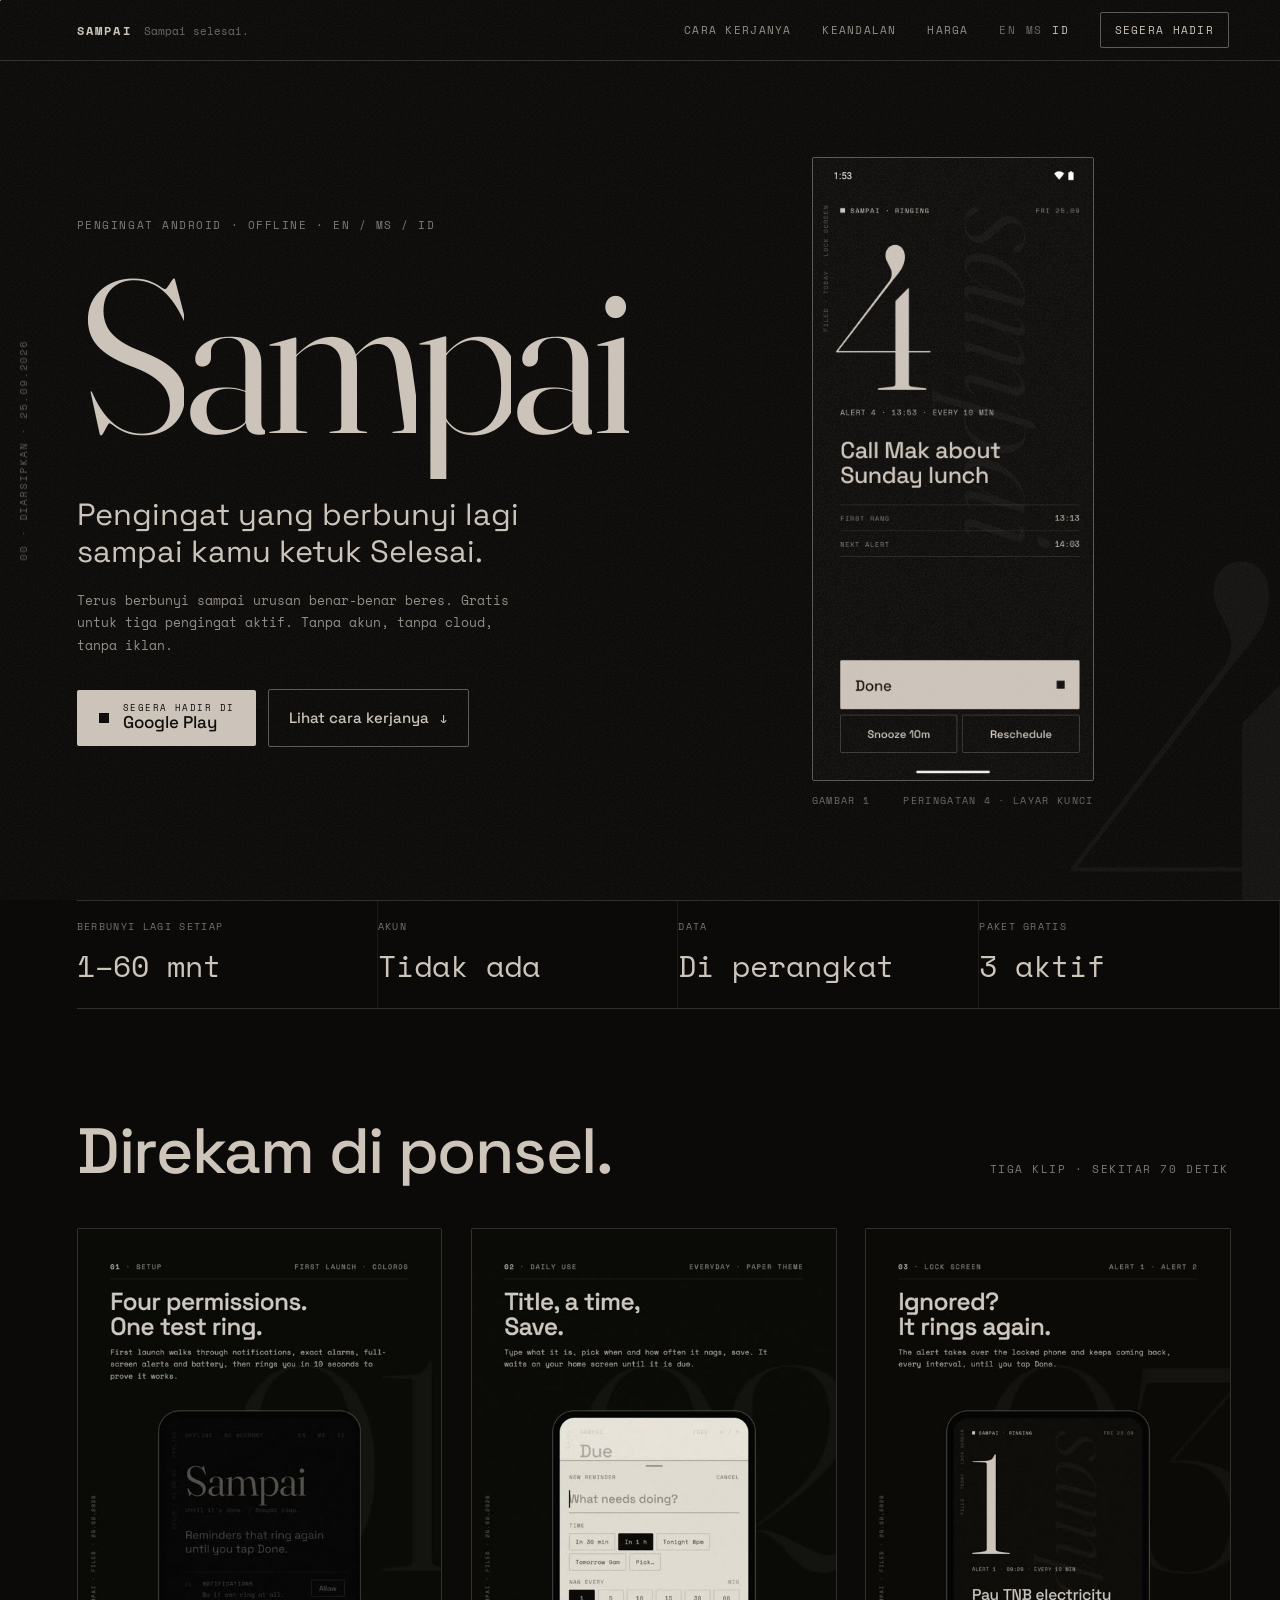
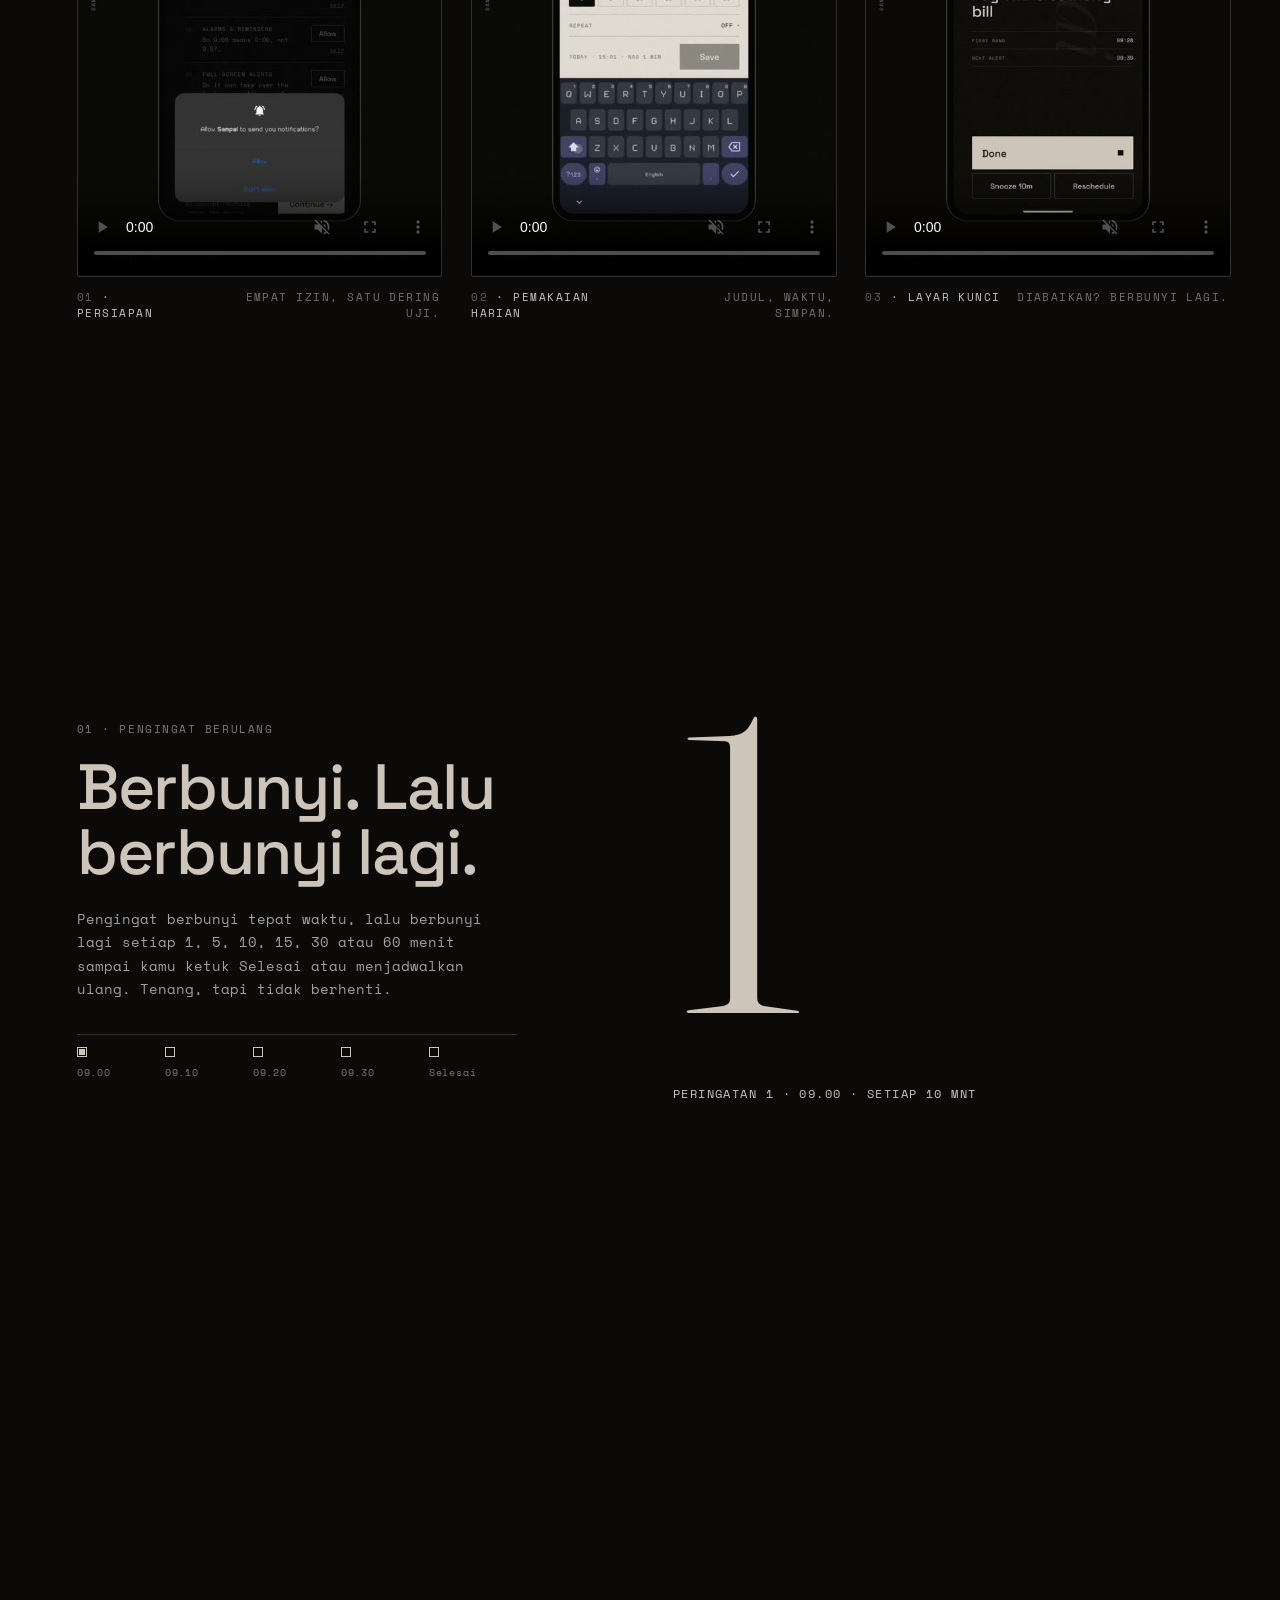
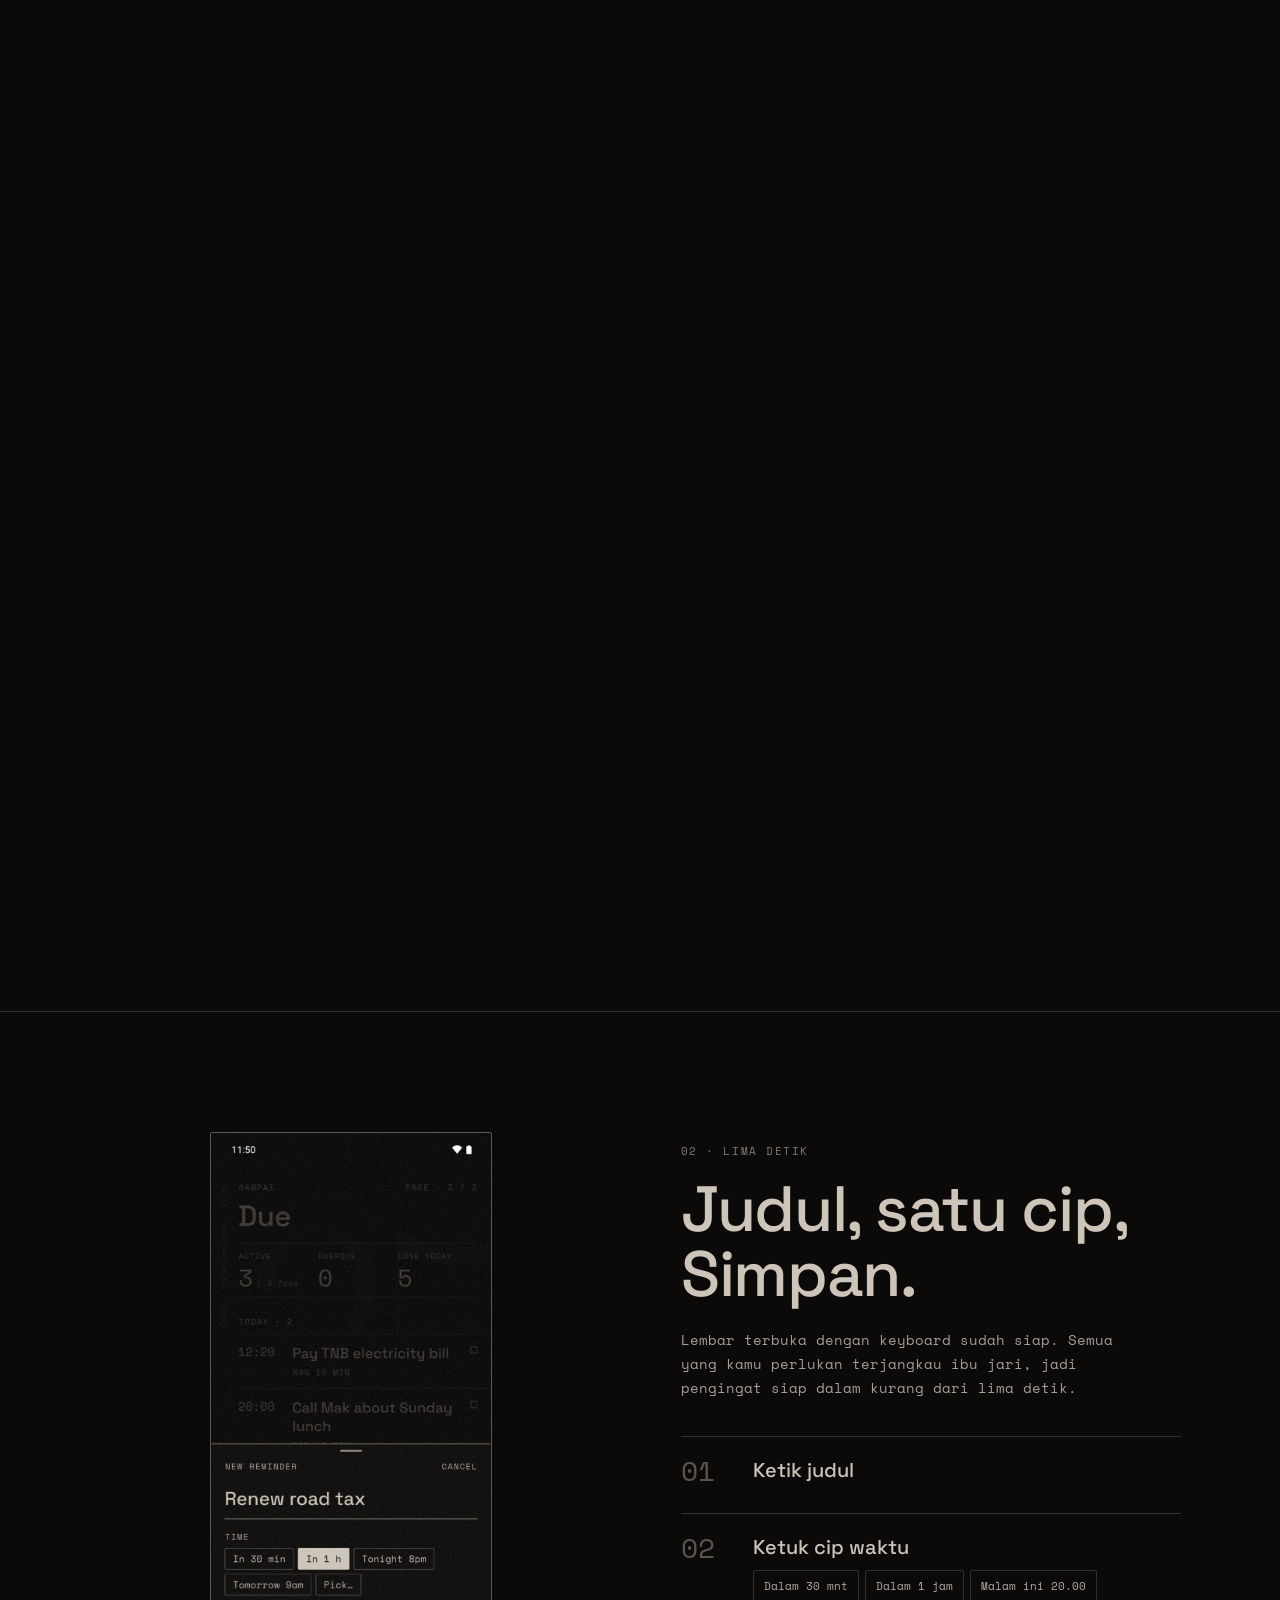
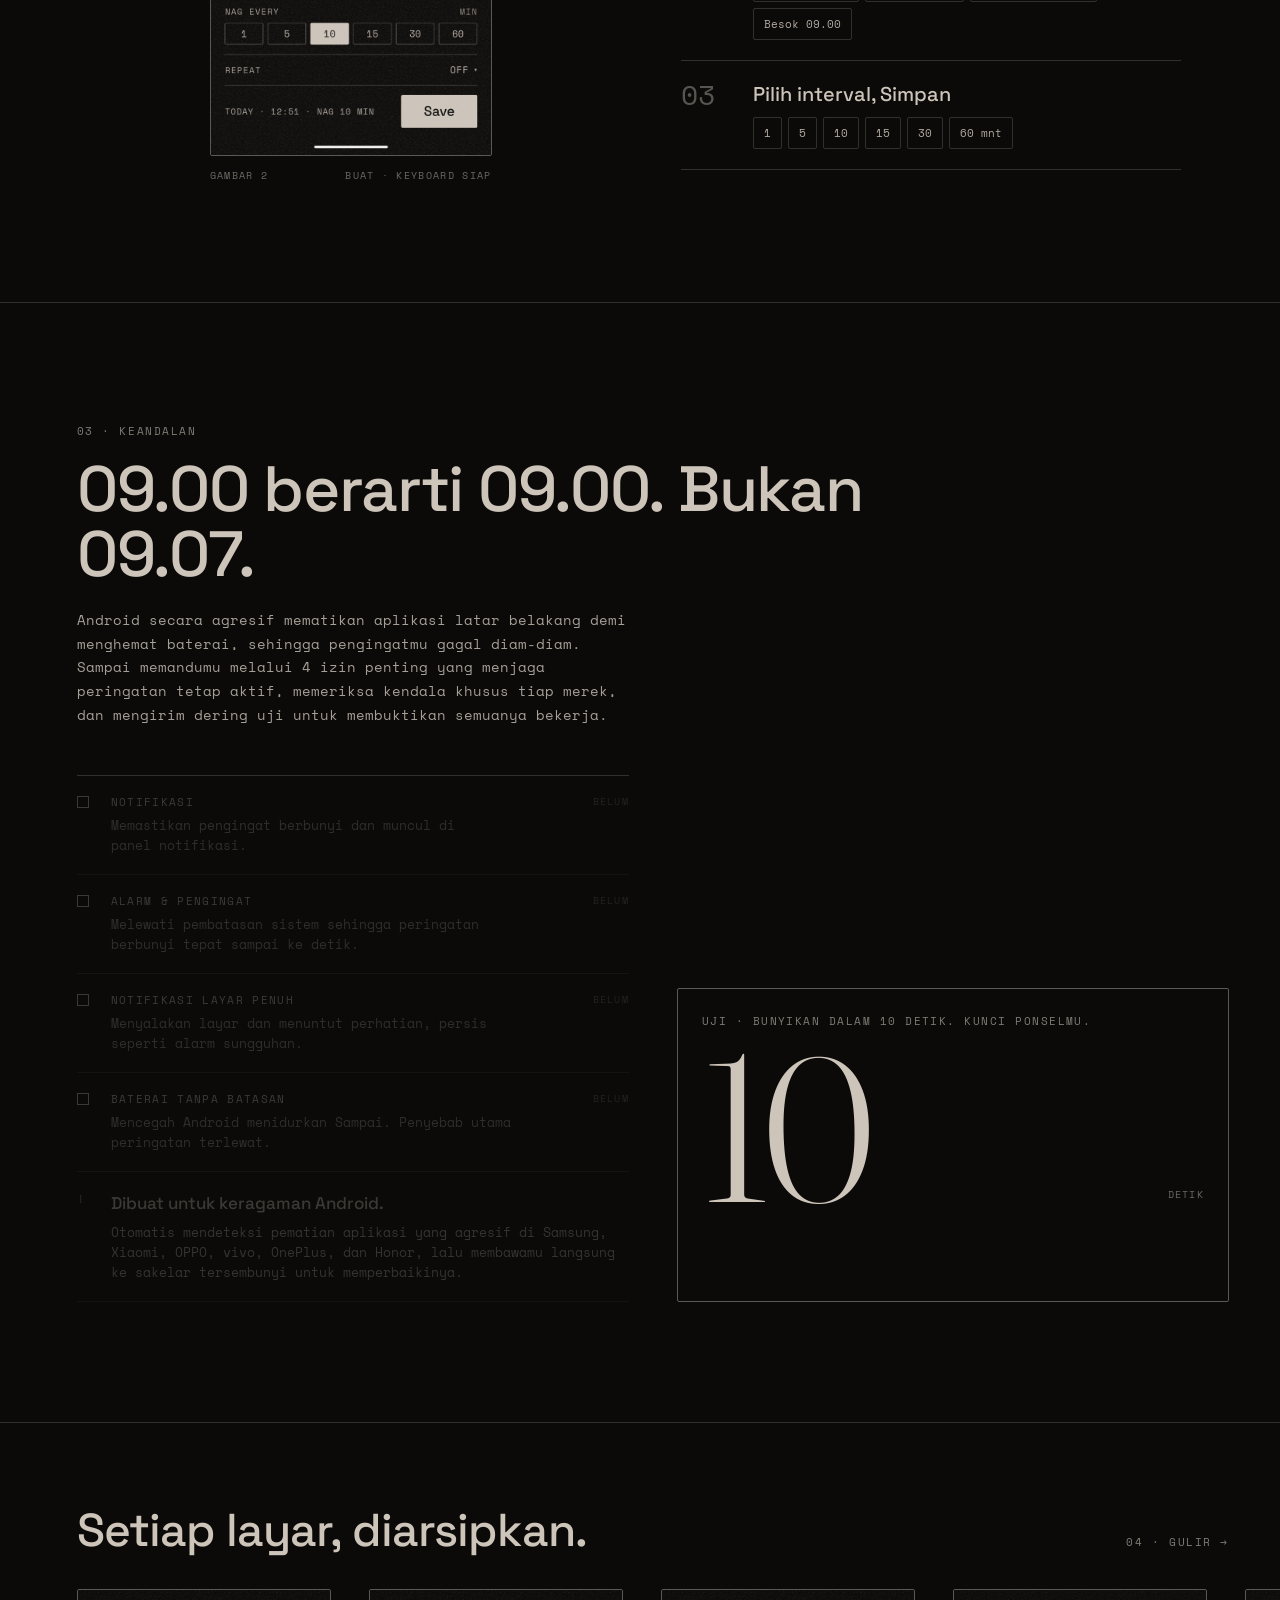
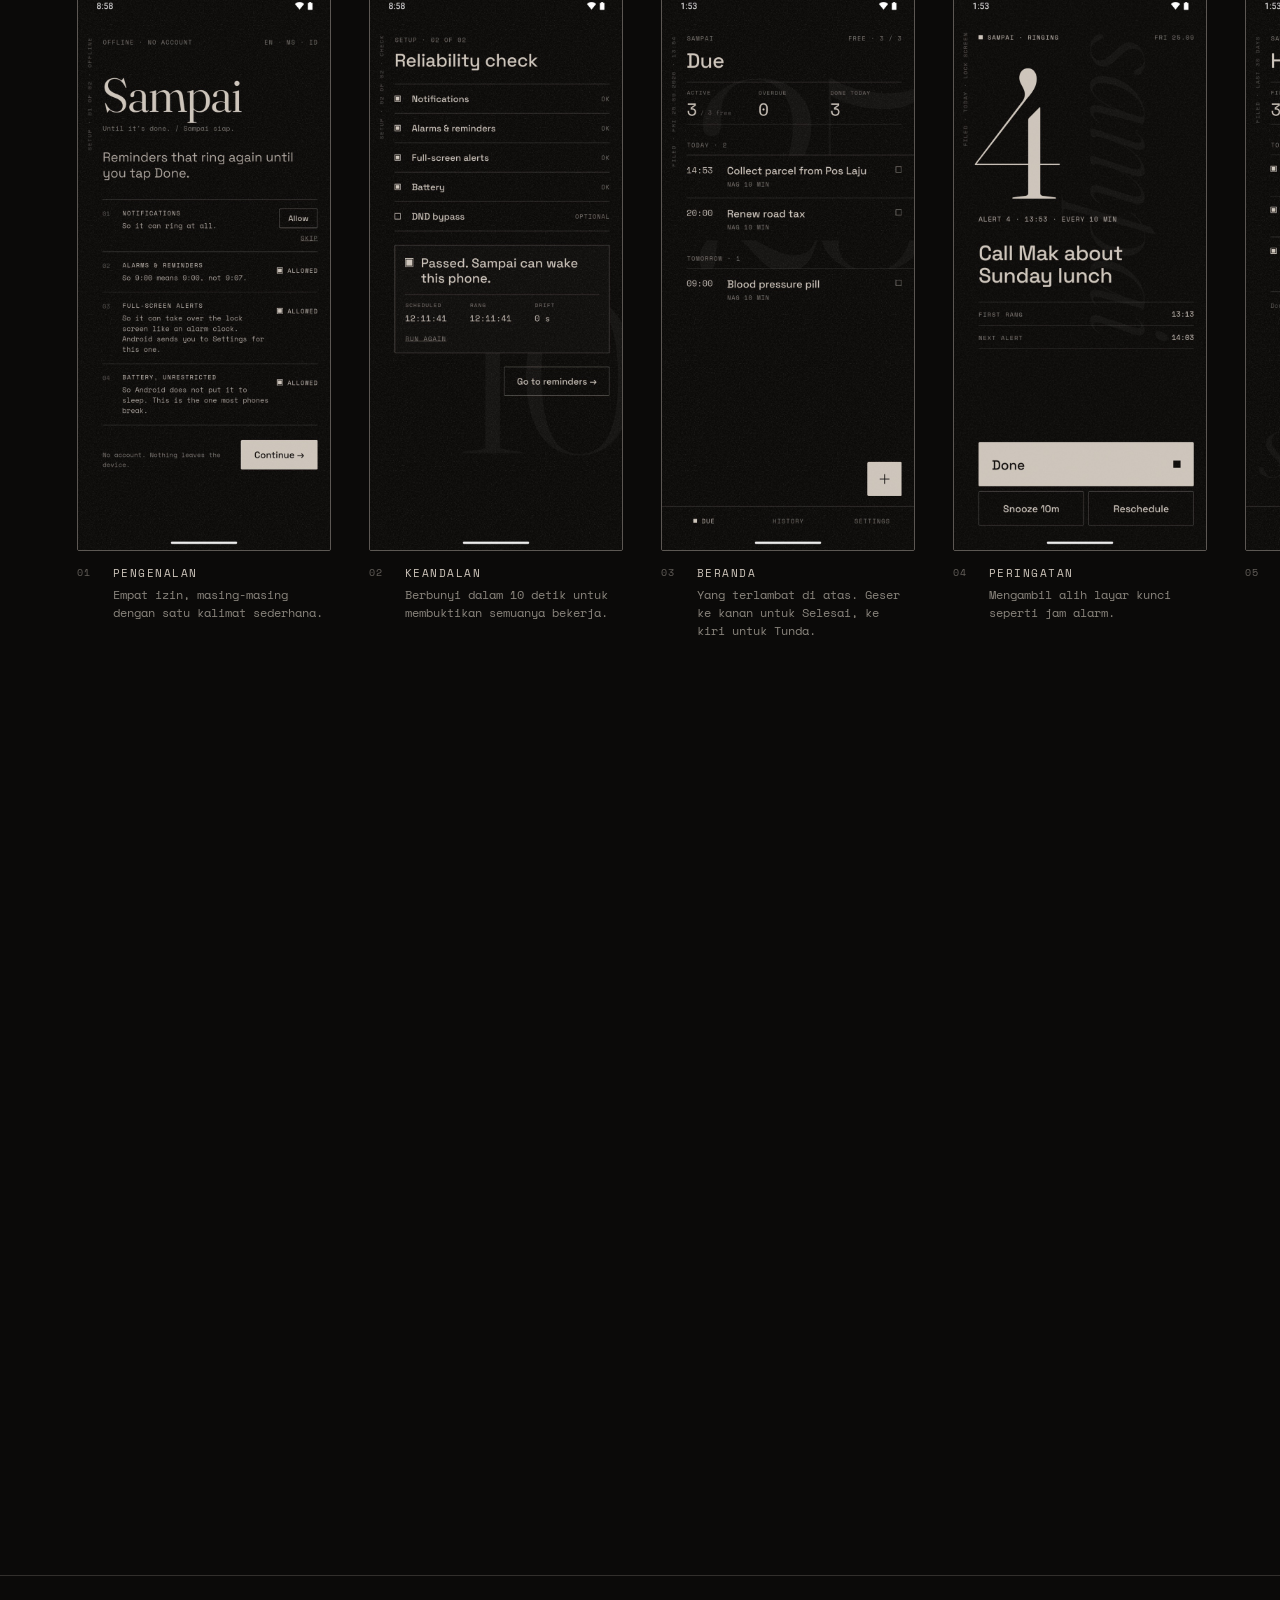
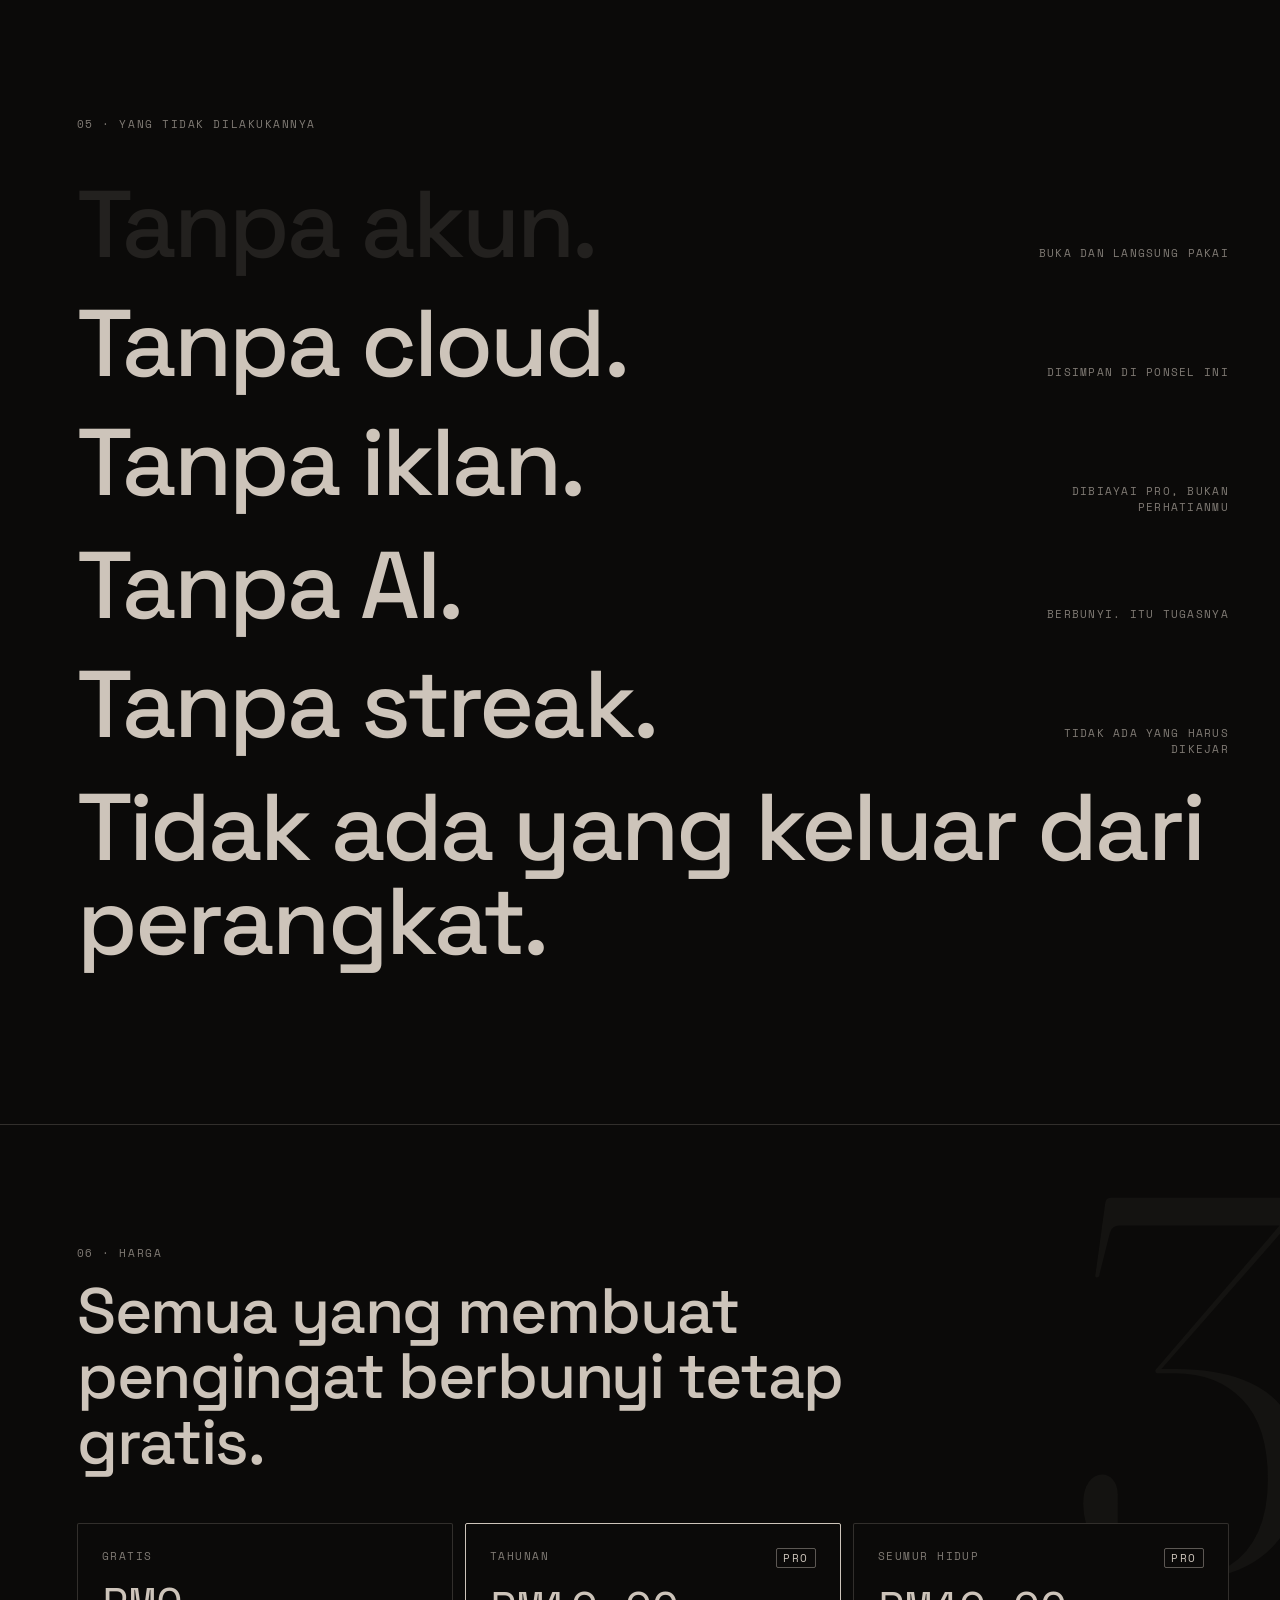
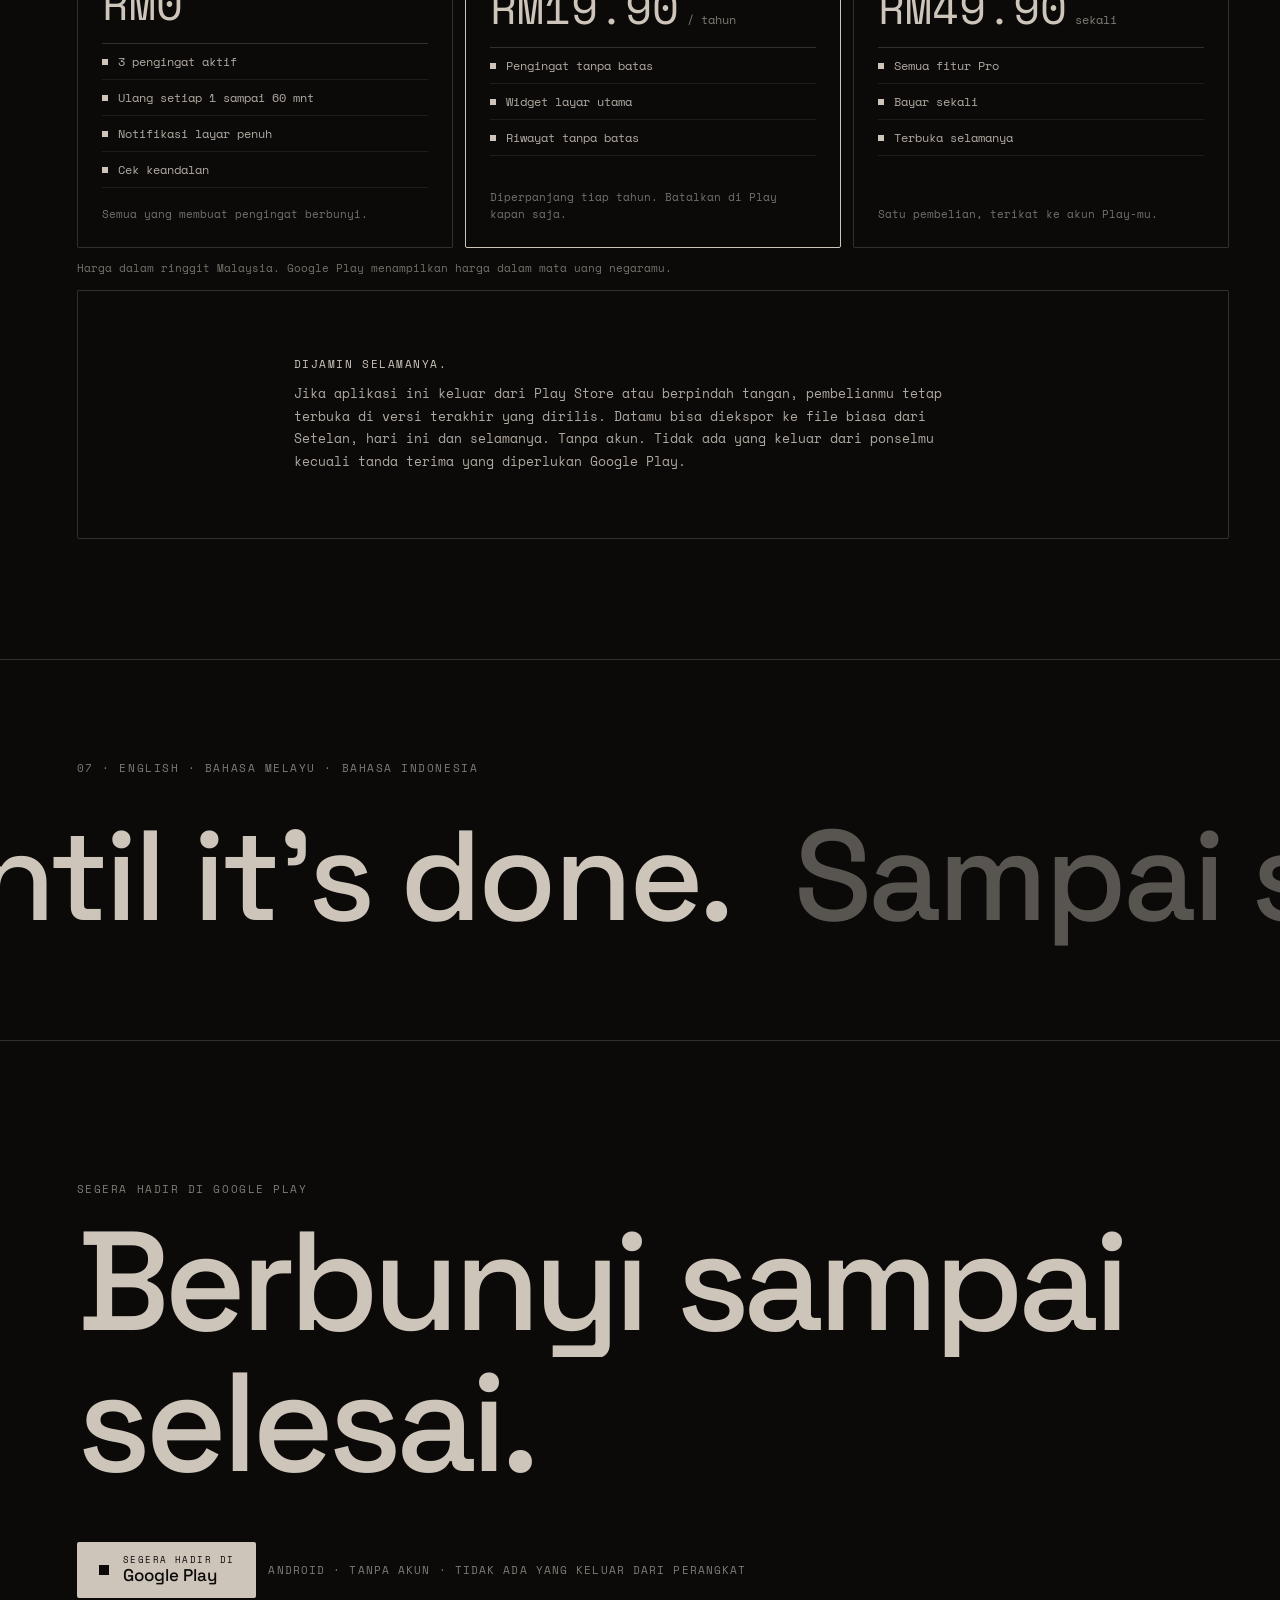
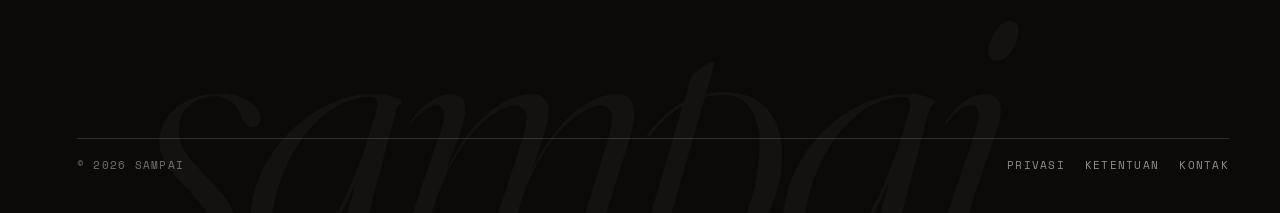
==== commit e463ea8c: "Filmed on a phone: three clips on the landing page - Setup, daily use and lock screen clips in phone" ====
--- a/id/index.html
+++ b/id/index.html
@@ -43,6 +43,11 @@
   [data-track]::-webkit-scrollbar { display: none; }
   [data-track] > div { scroll-snap-align: start; scroll-margin-left: 20px; }
   [data-gal] > div:first-child::after { content: "Geser \2192"; display: block; margin-top: 12px; font-size: 11px; letter-spacing: .14em; text-transform: uppercase; color: rgba(var(--i), .6); }
+  [data-clips] { display: flex !important; overflow-x: auto; scroll-snap-type: x mandatory; scrollbar-width: none; margin-left: -20px !important; margin-right: -20px !important; padding: 0 20px; gap: 16px !important; }
+  [data-clips]::-webkit-scrollbar { display: none; }
+  [data-clips] > figure { width: 72vw; scroll-snap-align: start; scroll-margin-left: 20px; }
+  [data-clips] figcaption { flex-direction: column; gap: 4px !important; }
+  [data-clips] figcaption > span:last-child { text-align: left !important; }
   [data-no] { flex-direction: column; align-items: flex-start !important; gap: 6px !important; }
   [data-no] > span:nth-child(2) { text-align: left !important; }
   [data-bell] { width: 90px !important; }
@@ -94,6 +99,25 @@
 <div data-fact="" style="padding:18px 20px 20px 0;border-right:1px solid rgba(var(--i),.1)"><div style="font-size:9.5px;letter-spacing:.14em;text-transform:uppercase;color:rgba(var(--i),.55)">Berbunyi lagi setiap</div><div style="font-size:clamp(22px,2.4vw,30px);margin-top:10px;font-variant-numeric:tabular-nums">1–60 mnt</div></div><div data-fact="" style="padding:18px 20px 20px 0;border-right:1px solid rgba(var(--i),.1)"><div style="font-size:9.5px;letter-spacing:.14em;text-transform:uppercase;color:rgba(var(--i),.55)">Akun</div><div style="font-size:clamp(22px,2.4vw,30px);margin-top:10px;font-variant-numeric:tabular-nums">Tidak ada</div></div><div data-fact="" style="padding:18px 20px 20px 0;border-right:1px solid rgba(var(--i),.1)"><div style="font-size:9.5px;letter-spacing:.14em;text-transform:uppercase;color:rgba(var(--i),.55)">Data</div><div style="font-size:clamp(22px,2.4vw,30px);margin-top:10px;font-variant-numeric:tabular-nums">Di perangkat</div></div><div data-fact="" style="padding:18px 20px 20px 0;border-right:1px solid rgba(var(--i),.1)"><div style="font-size:9.5px;letter-spacing:.14em;text-transform:uppercase;color:rgba(var(--i),.55)">Paket gratis</div><div style="font-size:clamp(22px,2.4vw,30px);margin-top:10px;font-variant-numeric:tabular-nums">3 aktif</div></div>
 </div>
 
+<section id="film" data-sec="Dalam aksi" style="position:relative;padding:110px clamp(20px,4vw,56px) 110px clamp(48px,6vw,96px)">
+<div style="display:flex;justify-content:space-between;align-items:baseline;gap:20px;flex-wrap:wrap">
+<h2 data-r="" style="margin:0;font-family:'Space Grotesk',sans-serif;font-weight:500;font-size:clamp(36px,5vw,72px);line-height:1.02;letter-spacing:-.02em">Direkam di ponsel.</h2>
+<span data-r="" style="font-size:11px;letter-spacing:.14em;text-transform:uppercase;color:rgba(var(--i),.6)">Tiga klip · Sekitar 70 detik</span>
+</div>
+<div data-clips="" style="display:grid;grid-template-columns:repeat(3,minmax(0,1fr));gap:clamp(16px,2.4vw,36px);margin-top:44px">
+<figure data-clip="" style="margin:0;flex:none;display:flex;flex-direction:column;gap:12px">
+<video src="../assets/video/01-setup.mp4" poster="../assets/video/01-setup.jpg" muted loop playsinline preload="none" aria-label="Persiapan: Empat izin, satu dering uji." style="display:block;width:100%;aspect-ratio:9/16;height:auto;border:1px solid rgba(var(--i),.2);border-radius:2px;background:rgb(var(--p))"></video>
+<figcaption style="display:flex;justify-content:space-between;gap:12px;font-size:10.5px;letter-spacing:.14em;text-transform:uppercase"><span><span style="color:rgba(var(--i),.45)">01</span> · Persiapan</span><span style="color:rgba(var(--i),.55);text-align:right">Empat izin, satu dering uji.</span></figcaption>
+</figure><figure data-clip="" style="margin:0;flex:none;display:flex;flex-direction:column;gap:12px">
+<video src="../assets/video/02-daily.mp4" poster="../assets/video/02-daily.jpg" muted loop playsinline preload="none" aria-label="Pemakaian harian: Judul, waktu, Simpan." style="display:block;width:100%;aspect-ratio:9/16;height:auto;border:1px solid rgba(var(--i),.2);border-radius:2px;background:rgb(var(--p))"></video>
+<figcaption style="display:flex;justify-content:space-between;gap:12px;font-size:10.5px;letter-spacing:.14em;text-transform:uppercase"><span><span style="color:rgba(var(--i),.45)">02</span> · Pemakaian harian</span><span style="color:rgba(var(--i),.55);text-align:right">Judul, waktu, Simpan.</span></figcaption>
+</figure><figure data-clip="" style="margin:0;flex:none;display:flex;flex-direction:column;gap:12px">
+<video src="../assets/video/03-lockscreen.mp4" poster="../assets/video/03-lockscreen.jpg" muted loop playsinline preload="none" aria-label="Layar kunci: Diabaikan? Berbunyi lagi." style="display:block;width:100%;aspect-ratio:9/16;height:auto;border:1px solid rgba(var(--i),.2);border-radius:2px;background:rgb(var(--p))"></video>
+<figcaption style="display:flex;justify-content:space-between;gap:12px;font-size:10.5px;letter-spacing:.14em;text-transform:uppercase"><span><span style="color:rgba(var(--i),.45)">03</span> · Layar kunci</span><span style="color:rgba(var(--i),.55);text-align:right">Diabaikan? Berbunyi lagi.</span></figcaption>
+</figure>
+</div>
+</section>
+
 <section id="nag" data-nag="" data-sec="01 · Pengingat berulang" style="position:relative;height:100vh;padding:80px clamp(20px,4vw,56px) 40px clamp(48px,6vw,96px);box-sizing:border-box;display:grid;grid-template-columns:repeat(auto-fit,minmax(min(100%,380px),1fr));gap:40px;align-items:center;overflow:hidden">
 <div>
 <div style="font-size:11px;letter-spacing:.14em;text-transform:uppercase;color:rgba(var(--i),.6)">01 · Pengingat berulang</div>
@@ -290,5 +314,18 @@
 <script src="../assets/vendor/gsap.min.js"></script>
 <script src="../assets/vendor/ScrollTrigger.min.js"></script>
 <script src="../assets/landing.js"></script>
+<script>
+(() => {
+  const vids = [...document.querySelectorAll('[data-clip] video')];
+  const reduce = matchMedia('(prefers-reduced-motion: reduce)').matches;
+  if (reduce || !('IntersectionObserver' in window)) { vids.forEach(v => { v.controls = true; v.preload = 'metadata'; }); return; }
+  const io = new IntersectionObserver(es => es.forEach(e => {
+    const v = e.target;
+    if (e.isIntersecting) { v.preload = 'auto'; v.play().catch(() => { v.controls = true; }); } else v.pause();
+  }), { threshold: 0.4 });
+  vids.forEach(v => io.observe(v));
+})();
+</script>
+
 </body>
 </html>
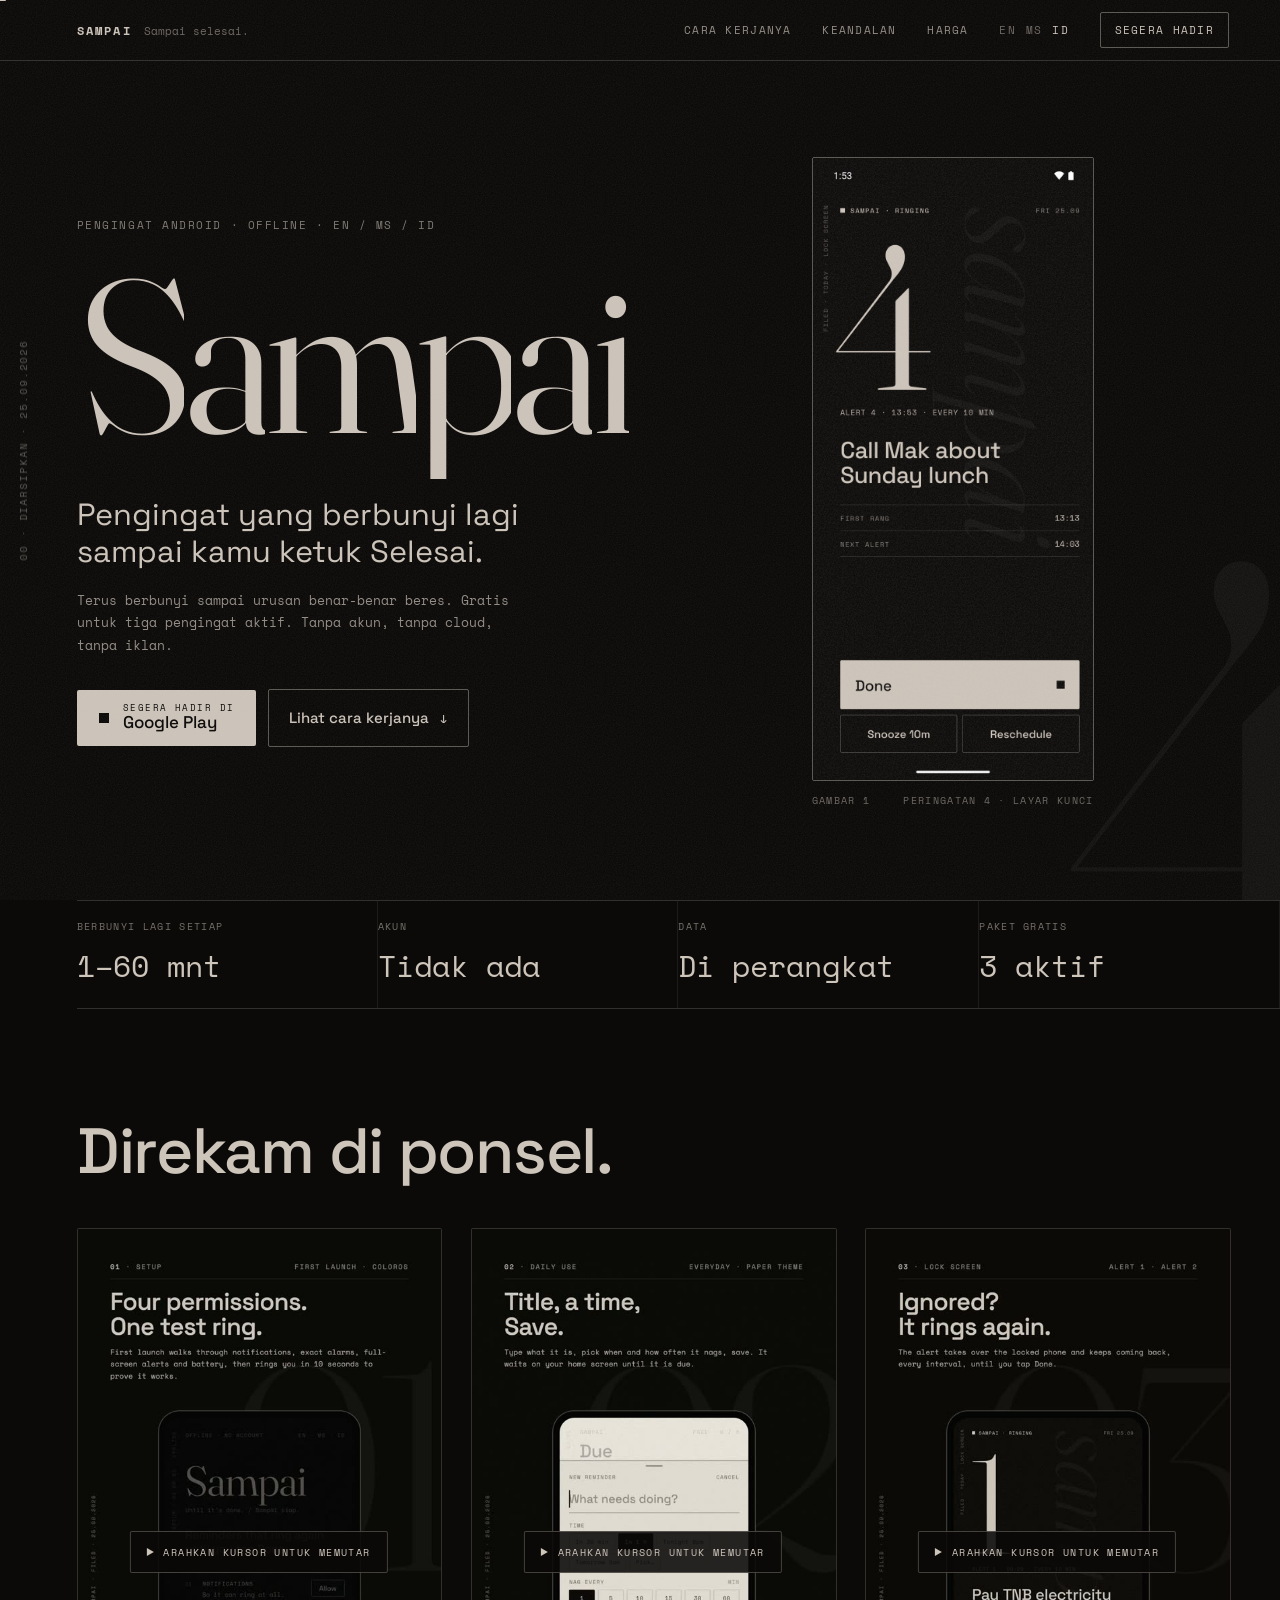
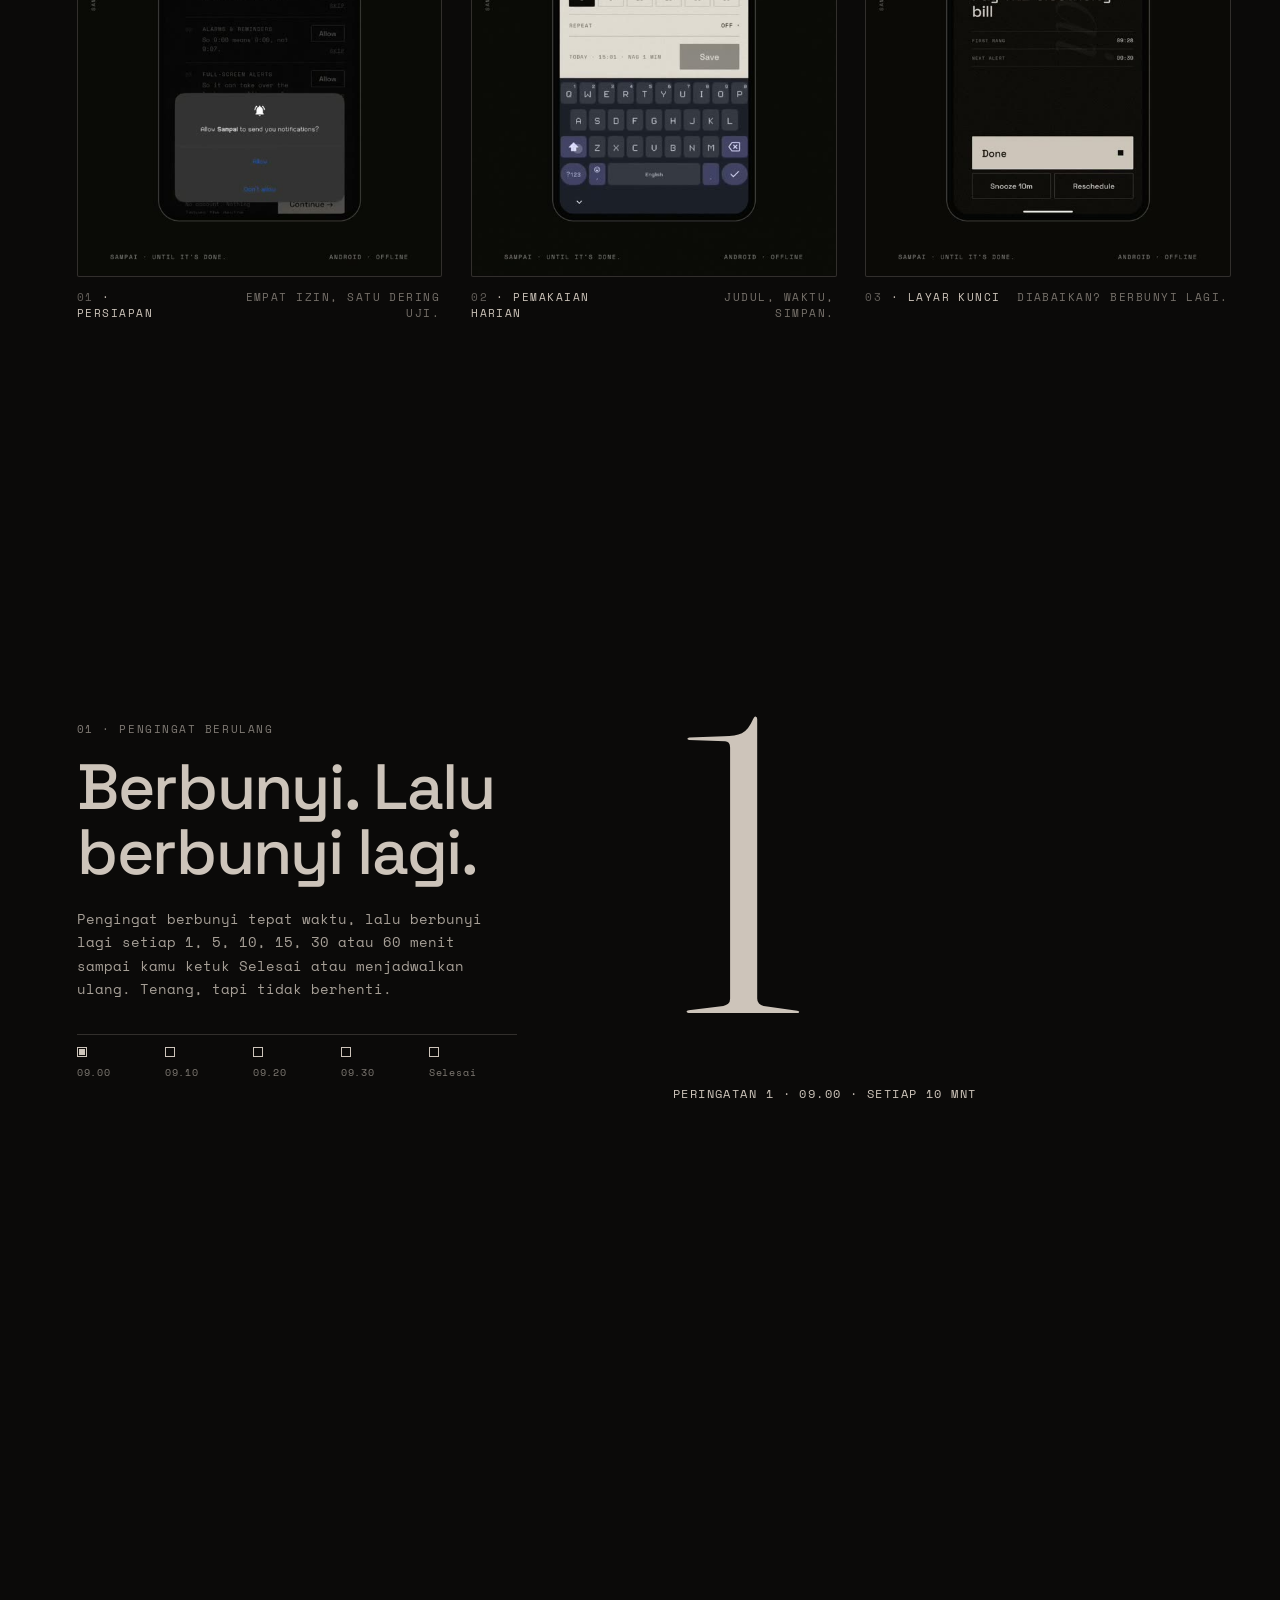
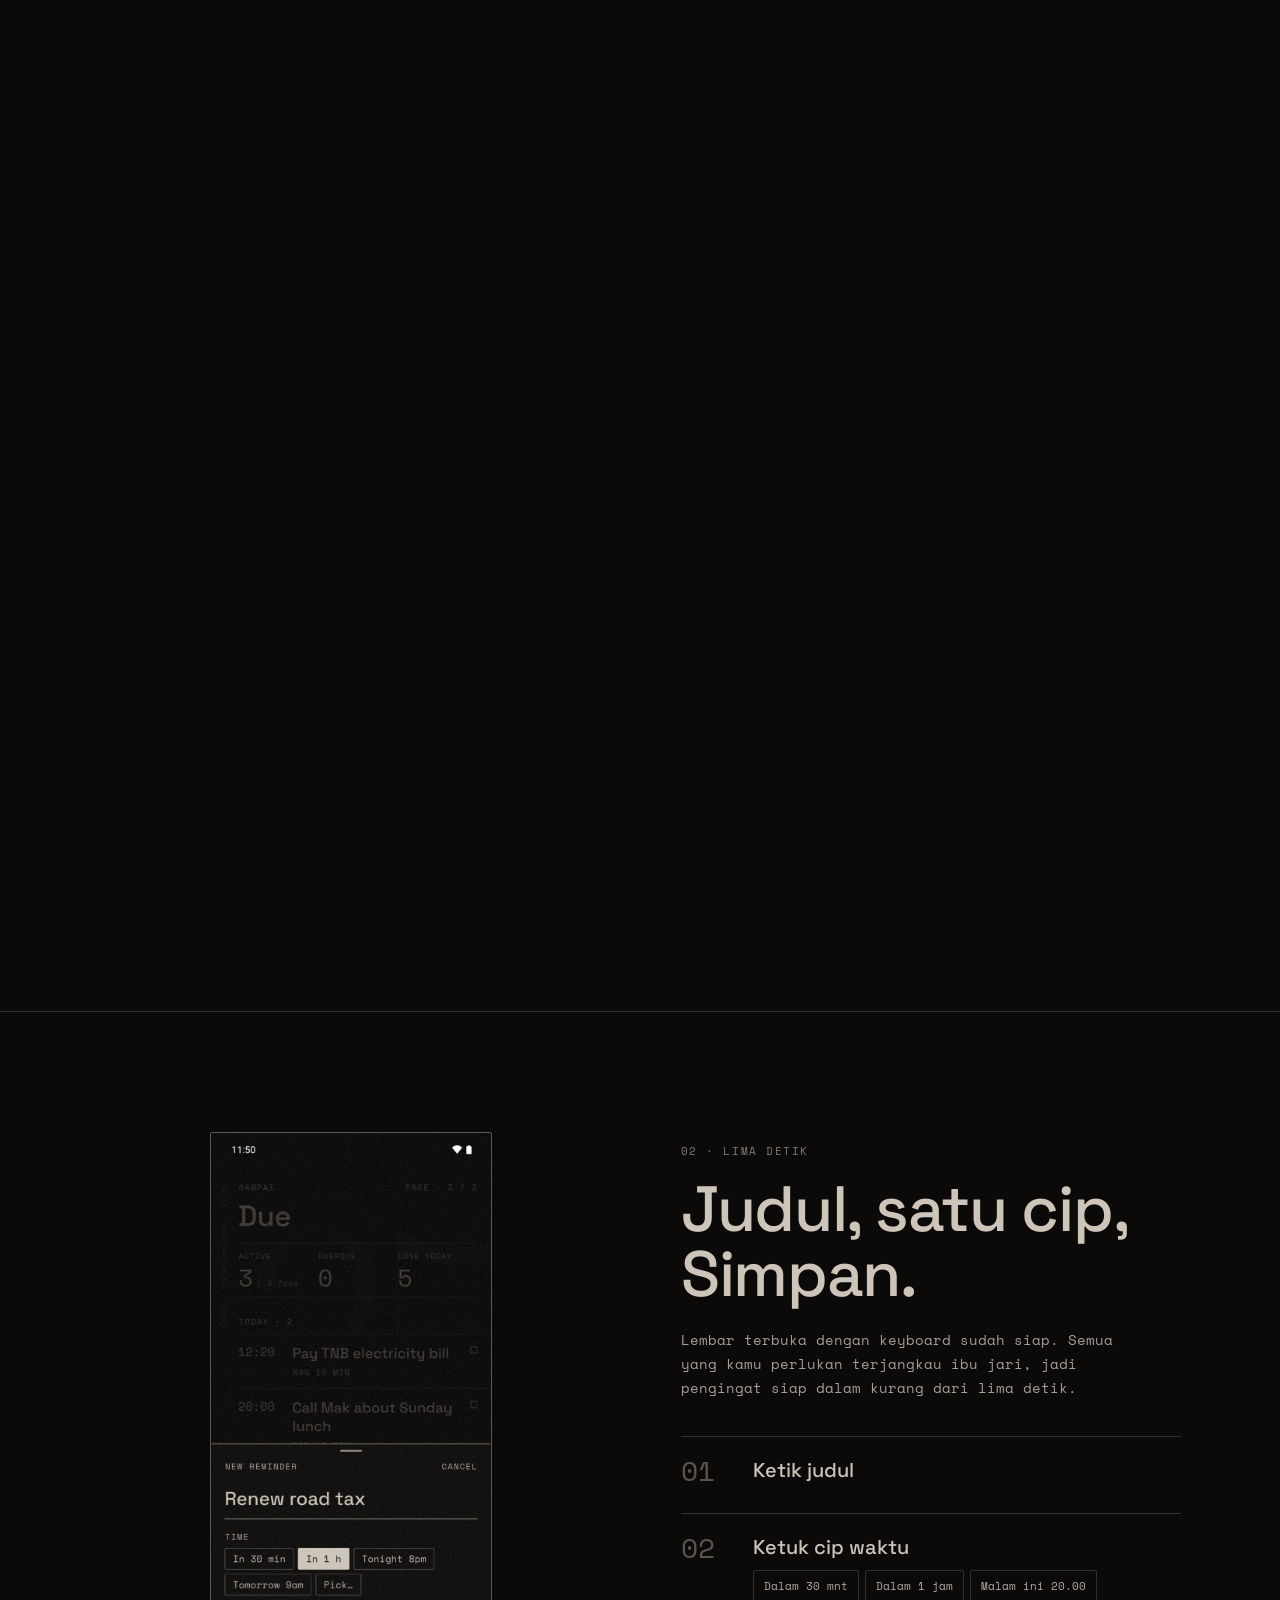
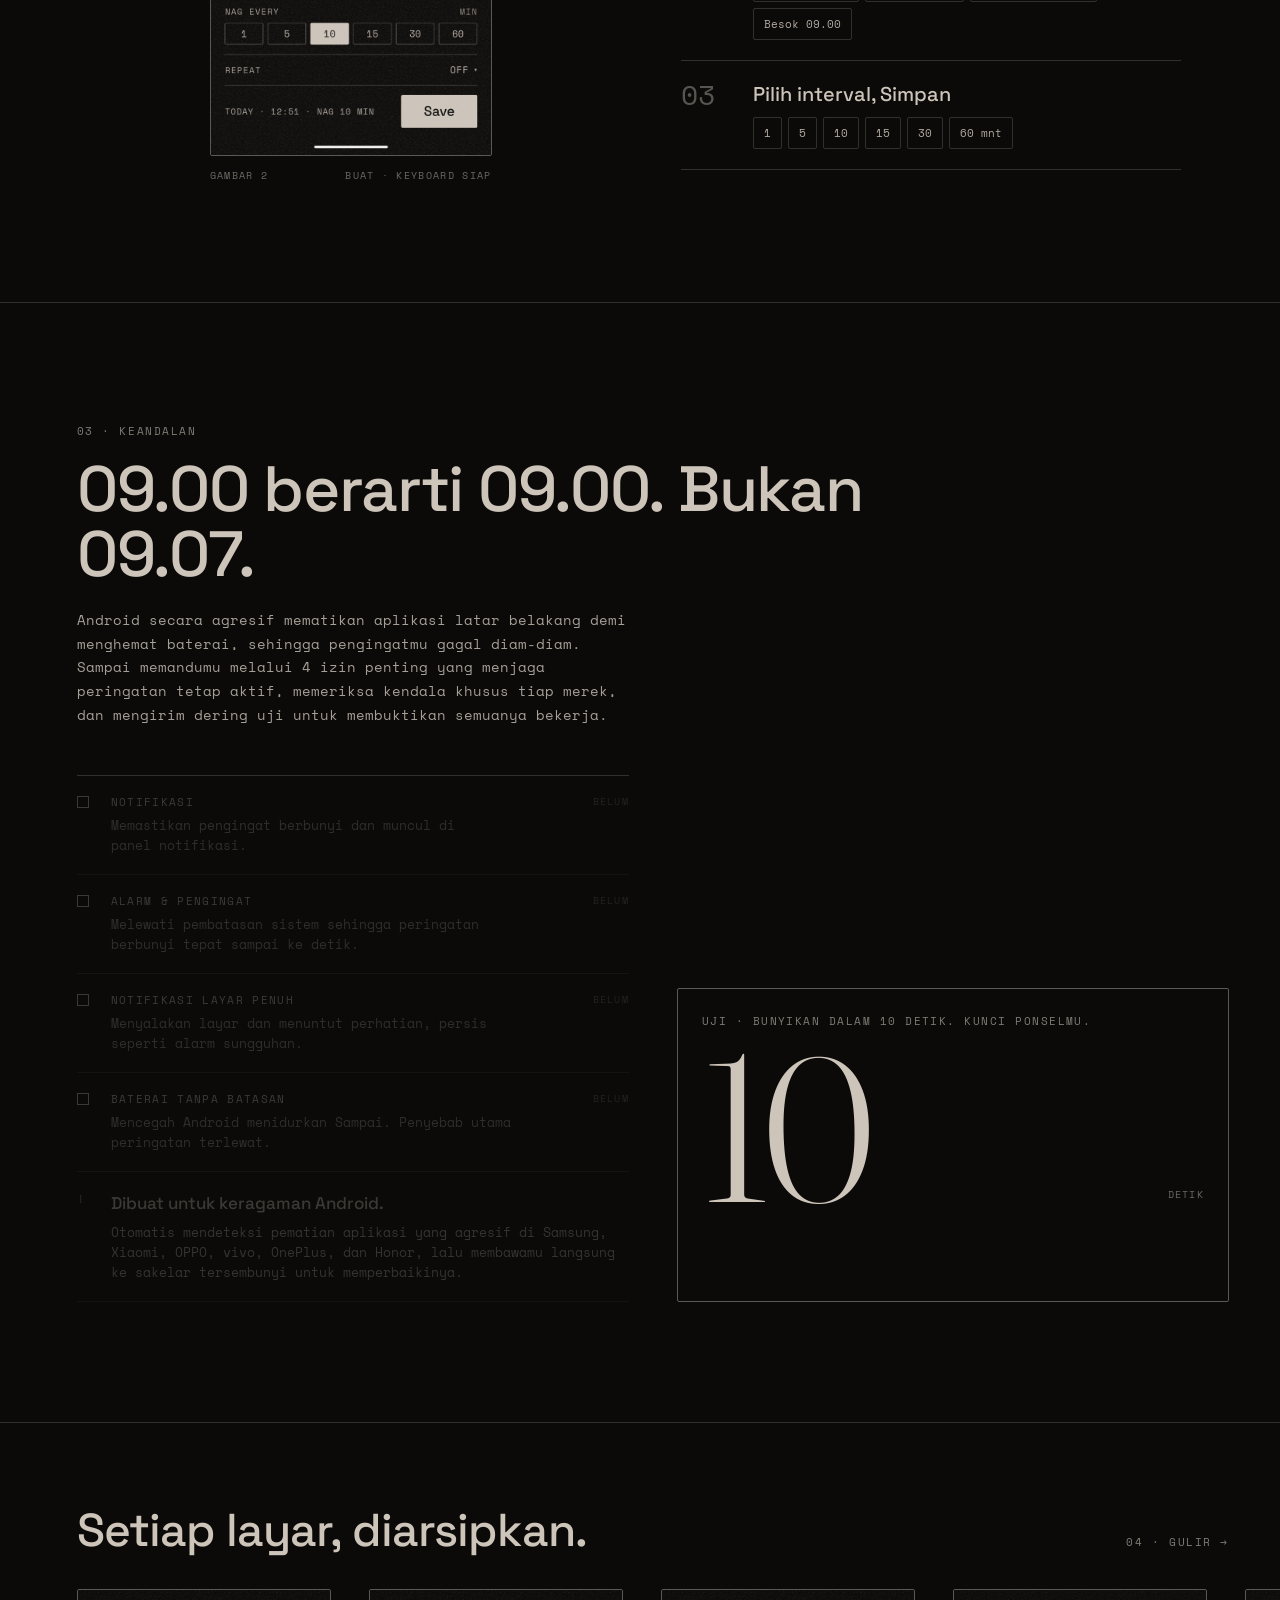
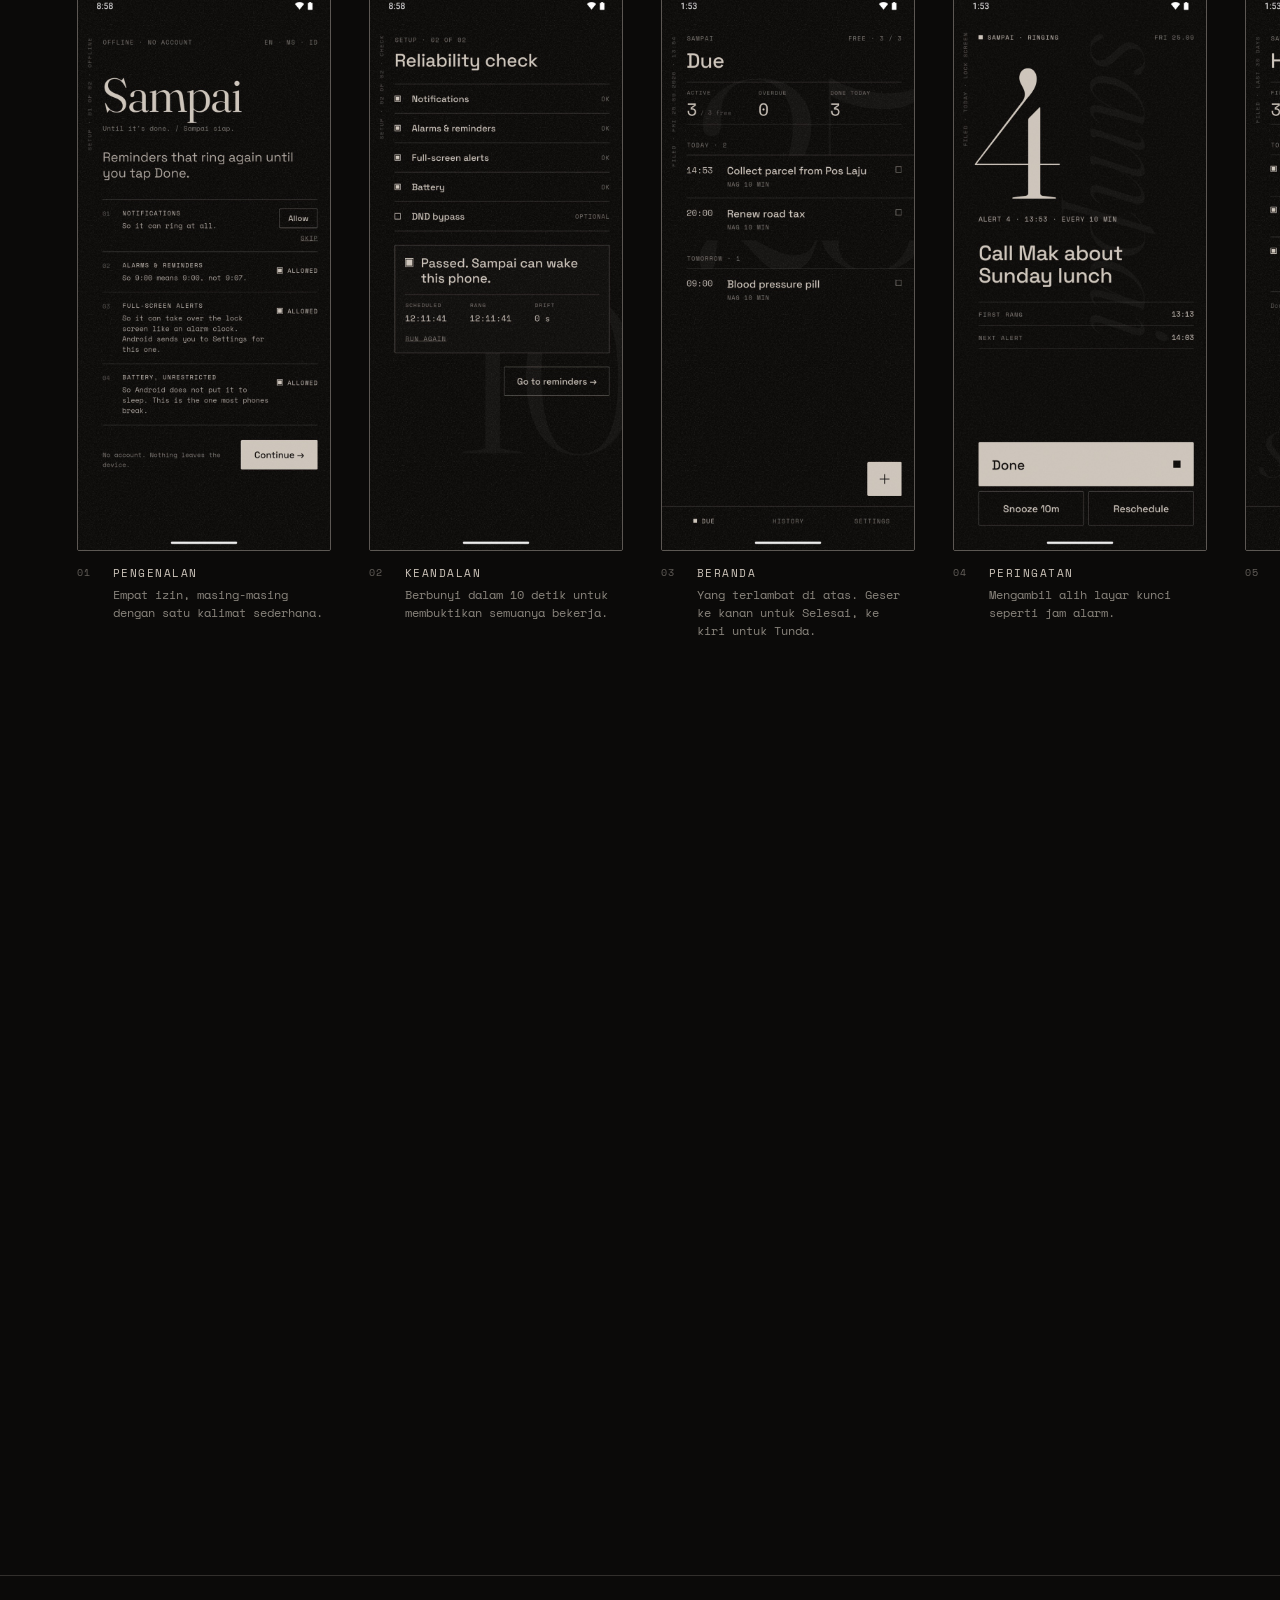
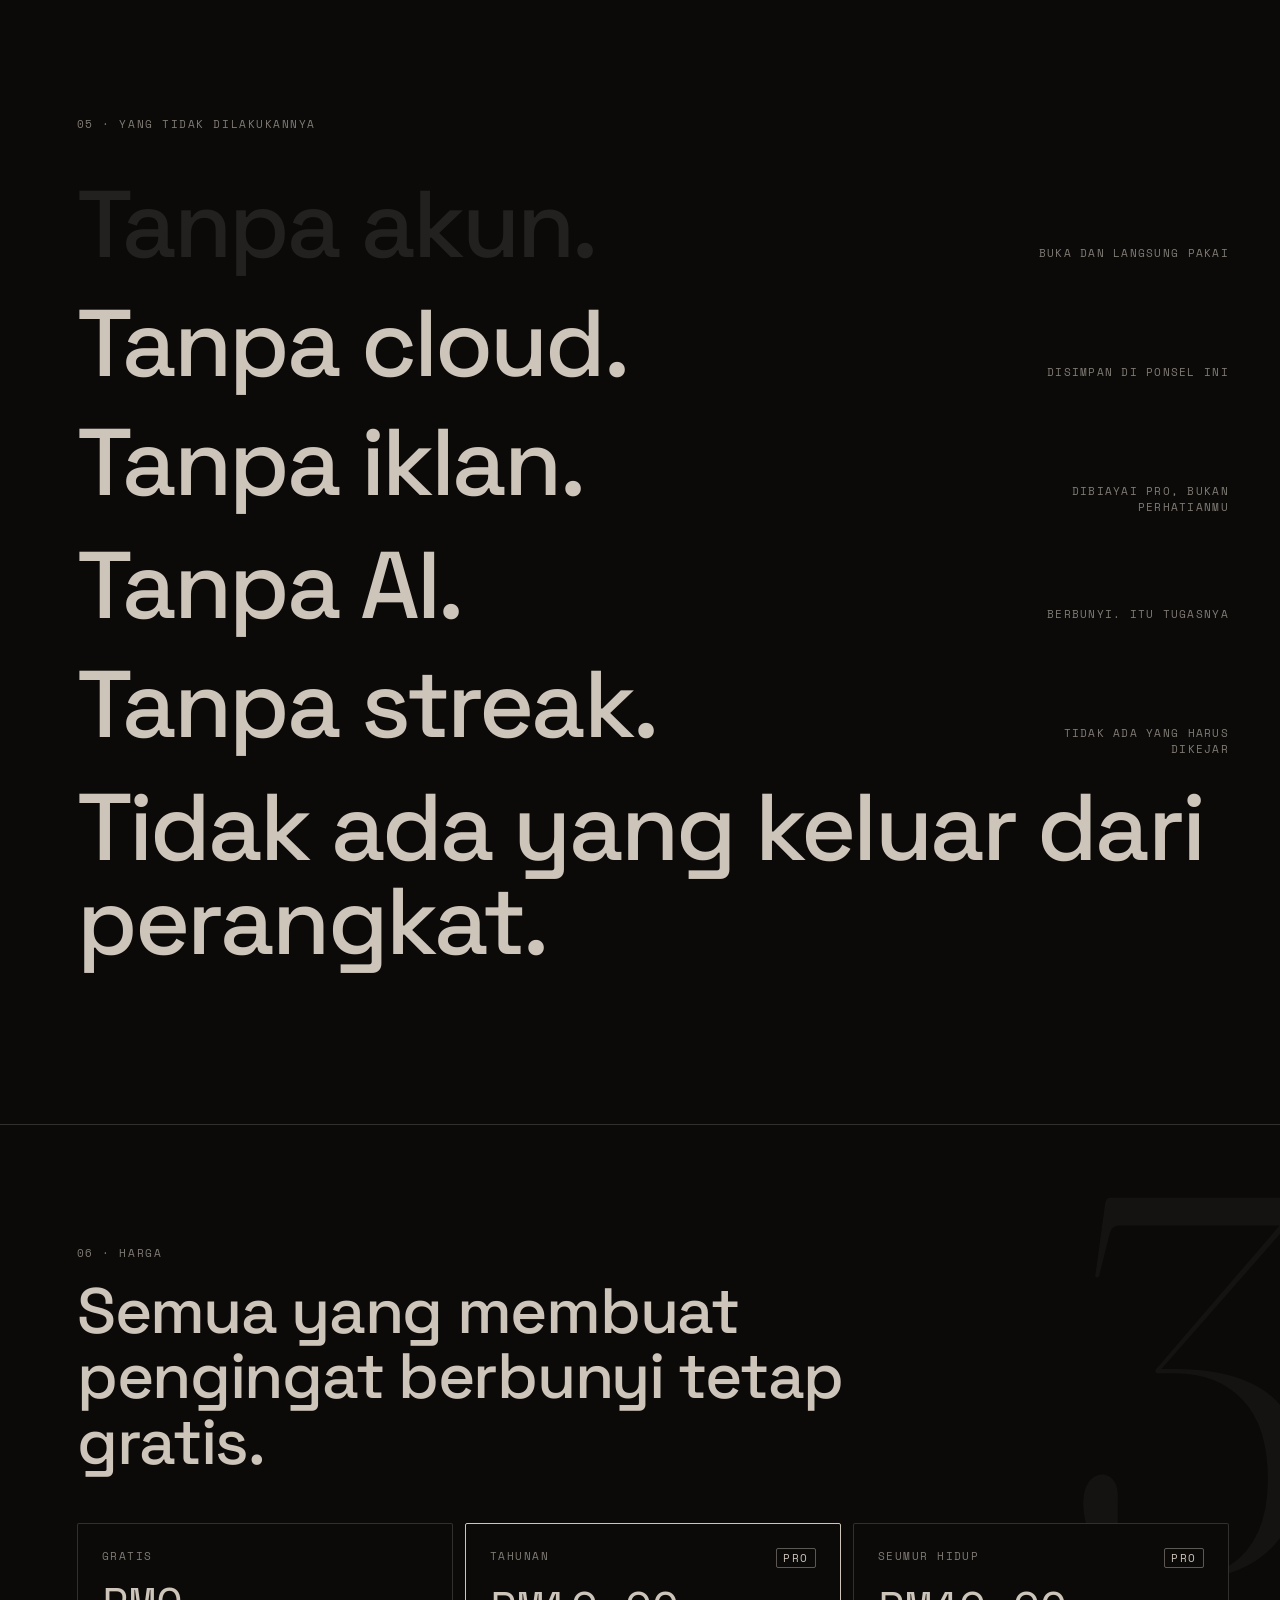
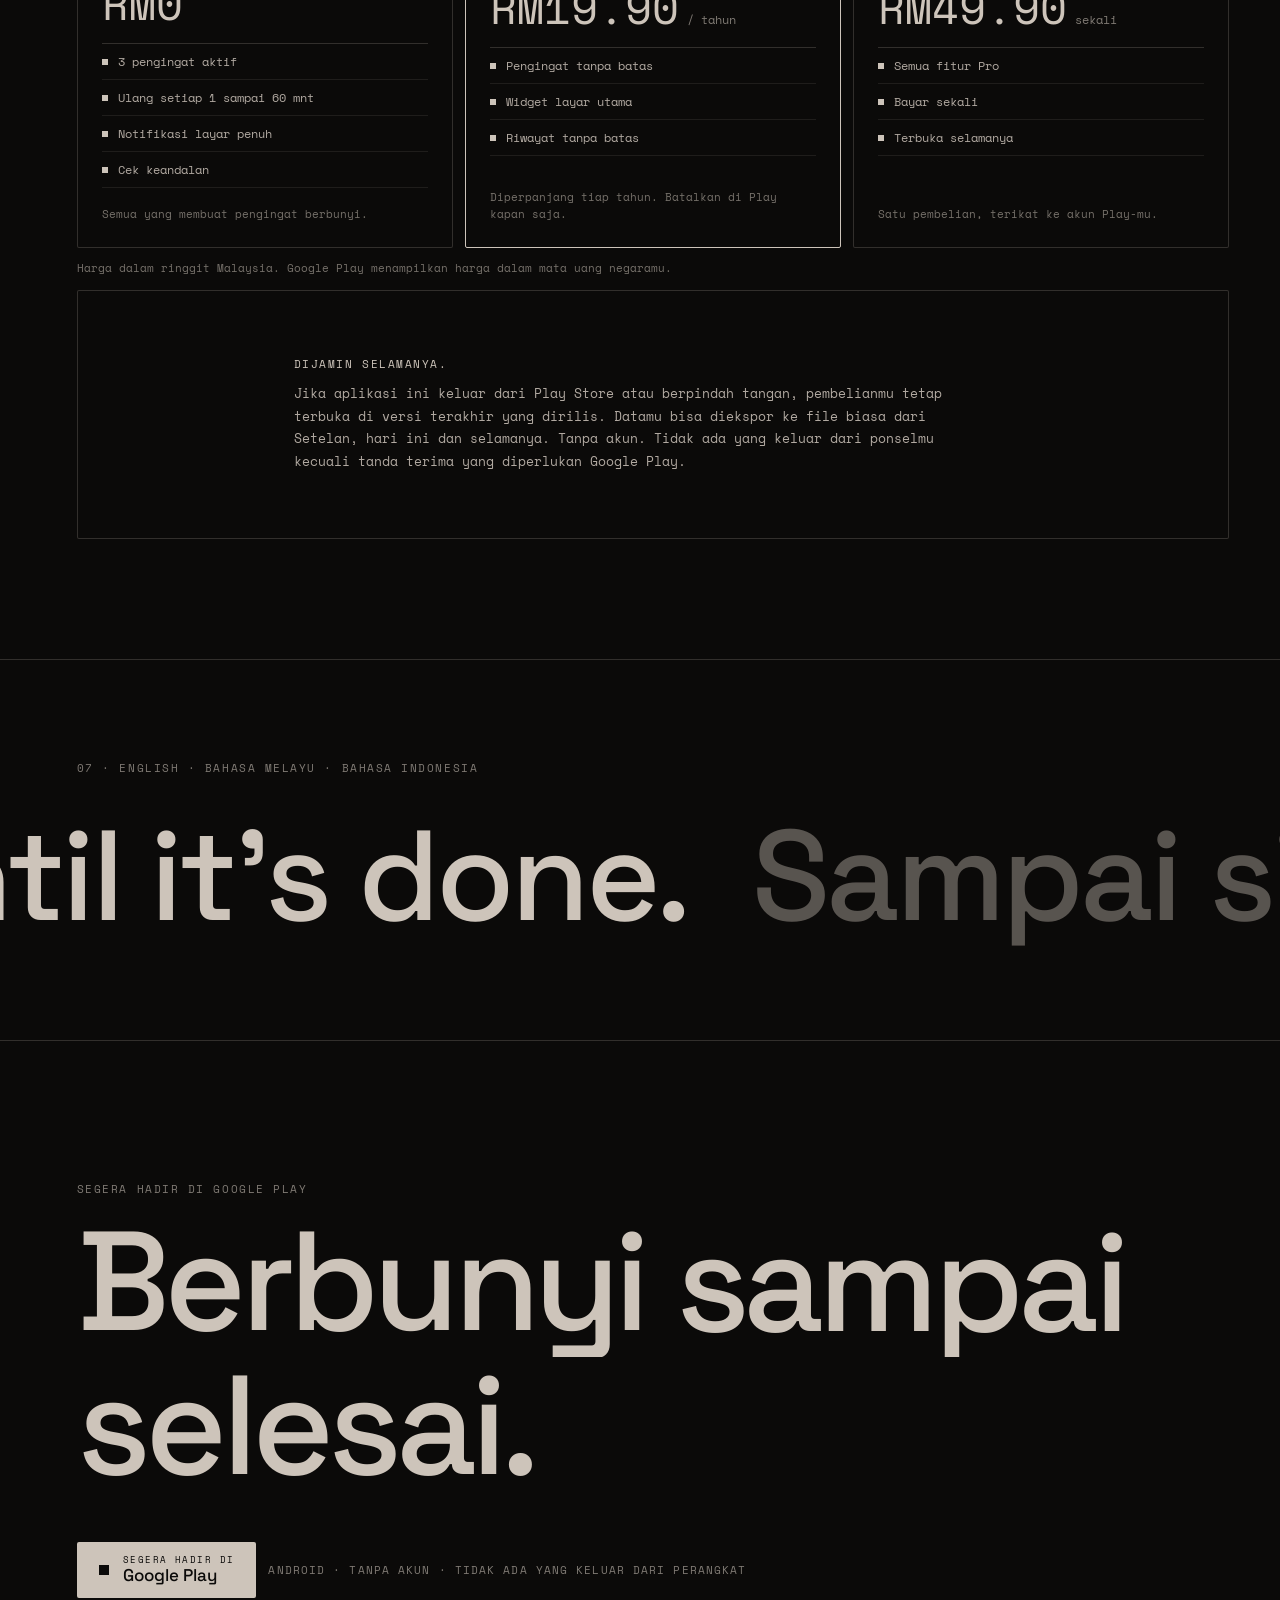
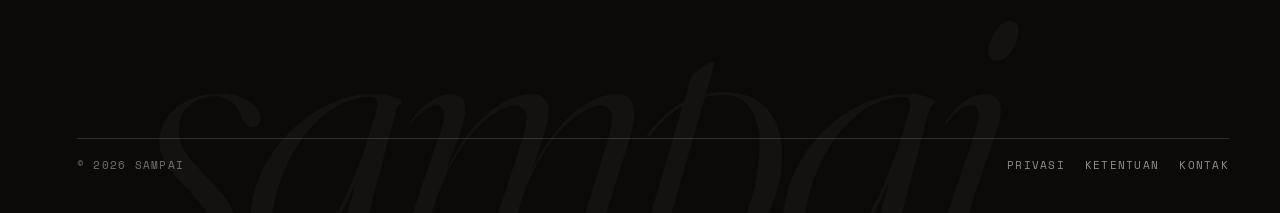
==== commit 4c7dd61e: "Clips: hover to play on desktop, one at a time - Nothing autoplays on desktop; a centred Hover to pl" ====
--- a/id/index.html
+++ b/id/index.html
@@ -56,6 +56,7 @@
   footer > div[style*="margin-top:140px"] { margin-top: 80px !important; }
 }
 </style>
+<style>@media (hover: none), (pointer: coarse) { [data-hint] { display: none !important; } } [data-vwrap] video:focus-visible { outline: 1px solid rgb(var(--i)); outline-offset: 3px; }</style>
 </head>
 <body>
 <div data-root="" style="position:relative;font-family:'Space Mono',monospace;color:rgb(var(--i));background:rgb(var(--p))">
@@ -102,17 +103,16 @@
 <section id="film" data-sec="Dalam aksi" style="position:relative;padding:110px clamp(20px,4vw,56px) 110px clamp(48px,6vw,96px)">
 <div style="display:flex;justify-content:space-between;align-items:baseline;gap:20px;flex-wrap:wrap">
 <h2 data-r="" style="margin:0;font-family:'Space Grotesk',sans-serif;font-weight:500;font-size:clamp(36px,5vw,72px);line-height:1.02;letter-spacing:-.02em">Direkam di ponsel.</h2>
-<span data-r="" style="font-size:11px;letter-spacing:.14em;text-transform:uppercase;color:rgba(var(--i),.6)">Tiga klip · Sekitar 70 detik</span>
 </div>
 <div data-clips="" style="display:grid;grid-template-columns:repeat(3,minmax(0,1fr));gap:clamp(16px,2.4vw,36px);margin-top:44px">
 <figure data-clip="" style="margin:0;flex:none;display:flex;flex-direction:column;gap:12px">
-<video src="../assets/video/01-setup.mp4" poster="../assets/video/01-setup.jpg" muted loop playsinline preload="none" aria-label="Persiapan: Empat izin, satu dering uji." style="display:block;width:100%;aspect-ratio:9/16;height:auto;border:1px solid rgba(var(--i),.2);border-radius:2px;background:rgb(var(--p))"></video>
+<div data-vwrap="" style="position:relative"><video tabindex="0" src="../assets/video/01-setup.mp4" poster="../assets/video/01-setup.jpg" muted loop playsinline preload="none" aria-label="Persiapan: Empat izin, satu dering uji." style="display:block;width:100%;aspect-ratio:9/16;height:auto;border:1px solid rgba(var(--i),.2);border-radius:2px;background:rgb(var(--p))"></video><span data-hint="" aria-hidden="true" style="position:absolute;left:50%;top:50%;transform:translate(-50%,-50%);display:inline-flex;align-items:center;gap:10px;height:40px;padding:0 16px;white-space:nowrap;background:rgba(var(--p),.88);border:1px solid rgba(var(--i),.3);border-radius:2px;font-size:10px;letter-spacing:.14em;text-transform:uppercase;pointer-events:none;transition:opacity .3s"><span style="width:0;height:0;border-left:7px solid rgb(var(--i));border-top:4.5px solid transparent;border-bottom:4.5px solid transparent"></span>Arahkan kursor untuk memutar</span></div>
 <figcaption style="display:flex;justify-content:space-between;gap:12px;font-size:10.5px;letter-spacing:.14em;text-transform:uppercase"><span><span style="color:rgba(var(--i),.45)">01</span> · Persiapan</span><span style="color:rgba(var(--i),.55);text-align:right">Empat izin, satu dering uji.</span></figcaption>
 </figure><figure data-clip="" style="margin:0;flex:none;display:flex;flex-direction:column;gap:12px">
-<video src="../assets/video/02-daily.mp4" poster="../assets/video/02-daily.jpg" muted loop playsinline preload="none" aria-label="Pemakaian harian: Judul, waktu, Simpan." style="display:block;width:100%;aspect-ratio:9/16;height:auto;border:1px solid rgba(var(--i),.2);border-radius:2px;background:rgb(var(--p))"></video>
+<div data-vwrap="" style="position:relative"><video tabindex="0" src="../assets/video/02-daily.mp4" poster="../assets/video/02-daily.jpg" muted loop playsinline preload="none" aria-label="Pemakaian harian: Judul, waktu, Simpan." style="display:block;width:100%;aspect-ratio:9/16;height:auto;border:1px solid rgba(var(--i),.2);border-radius:2px;background:rgb(var(--p))"></video><span data-hint="" aria-hidden="true" style="position:absolute;left:50%;top:50%;transform:translate(-50%,-50%);display:inline-flex;align-items:center;gap:10px;height:40px;padding:0 16px;white-space:nowrap;background:rgba(var(--p),.88);border:1px solid rgba(var(--i),.3);border-radius:2px;font-size:10px;letter-spacing:.14em;text-transform:uppercase;pointer-events:none;transition:opacity .3s"><span style="width:0;height:0;border-left:7px solid rgb(var(--i));border-top:4.5px solid transparent;border-bottom:4.5px solid transparent"></span>Arahkan kursor untuk memutar</span></div>
 <figcaption style="display:flex;justify-content:space-between;gap:12px;font-size:10.5px;letter-spacing:.14em;text-transform:uppercase"><span><span style="color:rgba(var(--i),.45)">02</span> · Pemakaian harian</span><span style="color:rgba(var(--i),.55);text-align:right">Judul, waktu, Simpan.</span></figcaption>
 </figure><figure data-clip="" style="margin:0;flex:none;display:flex;flex-direction:column;gap:12px">
-<video src="../assets/video/03-lockscreen.mp4" poster="../assets/video/03-lockscreen.jpg" muted loop playsinline preload="none" aria-label="Layar kunci: Diabaikan? Berbunyi lagi." style="display:block;width:100%;aspect-ratio:9/16;height:auto;border:1px solid rgba(var(--i),.2);border-radius:2px;background:rgb(var(--p))"></video>
+<div data-vwrap="" style="position:relative"><video tabindex="0" src="../assets/video/03-lockscreen.mp4" poster="../assets/video/03-lockscreen.jpg" muted loop playsinline preload="none" aria-label="Layar kunci: Diabaikan? Berbunyi lagi." style="display:block;width:100%;aspect-ratio:9/16;height:auto;border:1px solid rgba(var(--i),.2);border-radius:2px;background:rgb(var(--p))"></video><span data-hint="" aria-hidden="true" style="position:absolute;left:50%;top:50%;transform:translate(-50%,-50%);display:inline-flex;align-items:center;gap:10px;height:40px;padding:0 16px;white-space:nowrap;background:rgba(var(--p),.88);border:1px solid rgba(var(--i),.3);border-radius:2px;font-size:10px;letter-spacing:.14em;text-transform:uppercase;pointer-events:none;transition:opacity .3s"><span style="width:0;height:0;border-left:7px solid rgb(var(--i));border-top:4.5px solid transparent;border-bottom:4.5px solid transparent"></span>Arahkan kursor untuk memutar</span></div>
 <figcaption style="display:flex;justify-content:space-between;gap:12px;font-size:10.5px;letter-spacing:.14em;text-transform:uppercase"><span><span style="color:rgba(var(--i),.45)">03</span> · Layar kunci</span><span style="color:rgba(var(--i),.55);text-align:right">Diabaikan? Berbunyi lagi.</span></figcaption>
 </figure>
 </div>
@@ -318,11 +318,27 @@
 (() => {
   const vids = [...document.querySelectorAll('[data-clip] video')];
   const reduce = matchMedia('(prefers-reduced-motion: reduce)').matches;
-  if (reduce || !('IntersectionObserver' in window)) { vids.forEach(v => { v.controls = true; v.preload = 'metadata'; }); return; }
+  const hover = matchMedia('(hover: hover) and (pointer: fine)').matches;
+  const hint = v => v.parentNode.querySelector('[data-hint]');
+  if (reduce) { vids.forEach(v => { v.controls = true; v.preload = 'metadata'; const h = hint(v); if (h) h.remove(); }); return; }
+  if (hover) {
+    // Desktop: one clip at a time, only while pointed at or focused.
+    const play = v => { vids.forEach(o => o !== v && o.pause()); v.preload = 'auto'; v.play().catch(() => {}); hint(v).style.opacity = 0; };
+    const stop = v => { v.pause(); hint(v).style.opacity = 1; };
+    vids.forEach(v => {
+      v.preload = 'metadata';
+      v.addEventListener('mouseenter', () => play(v));
+      v.addEventListener('mouseleave', () => stop(v));
+      v.addEventListener('focus', () => play(v));
+      v.addEventListener('blur', () => stop(v));
+    });
+    return;
+  }
+  // Touch: the swipe row keeps only the clip in view on screen, so play that one.
   const io = new IntersectionObserver(es => es.forEach(e => {
     const v = e.target;
     if (e.isIntersecting) { v.preload = 'auto'; v.play().catch(() => { v.controls = true; }); } else v.pause();
-  }), { threshold: 0.4 });
+  }), { threshold: 0.6 });
   vids.forEach(v => io.observe(v));
 })();
 </script>
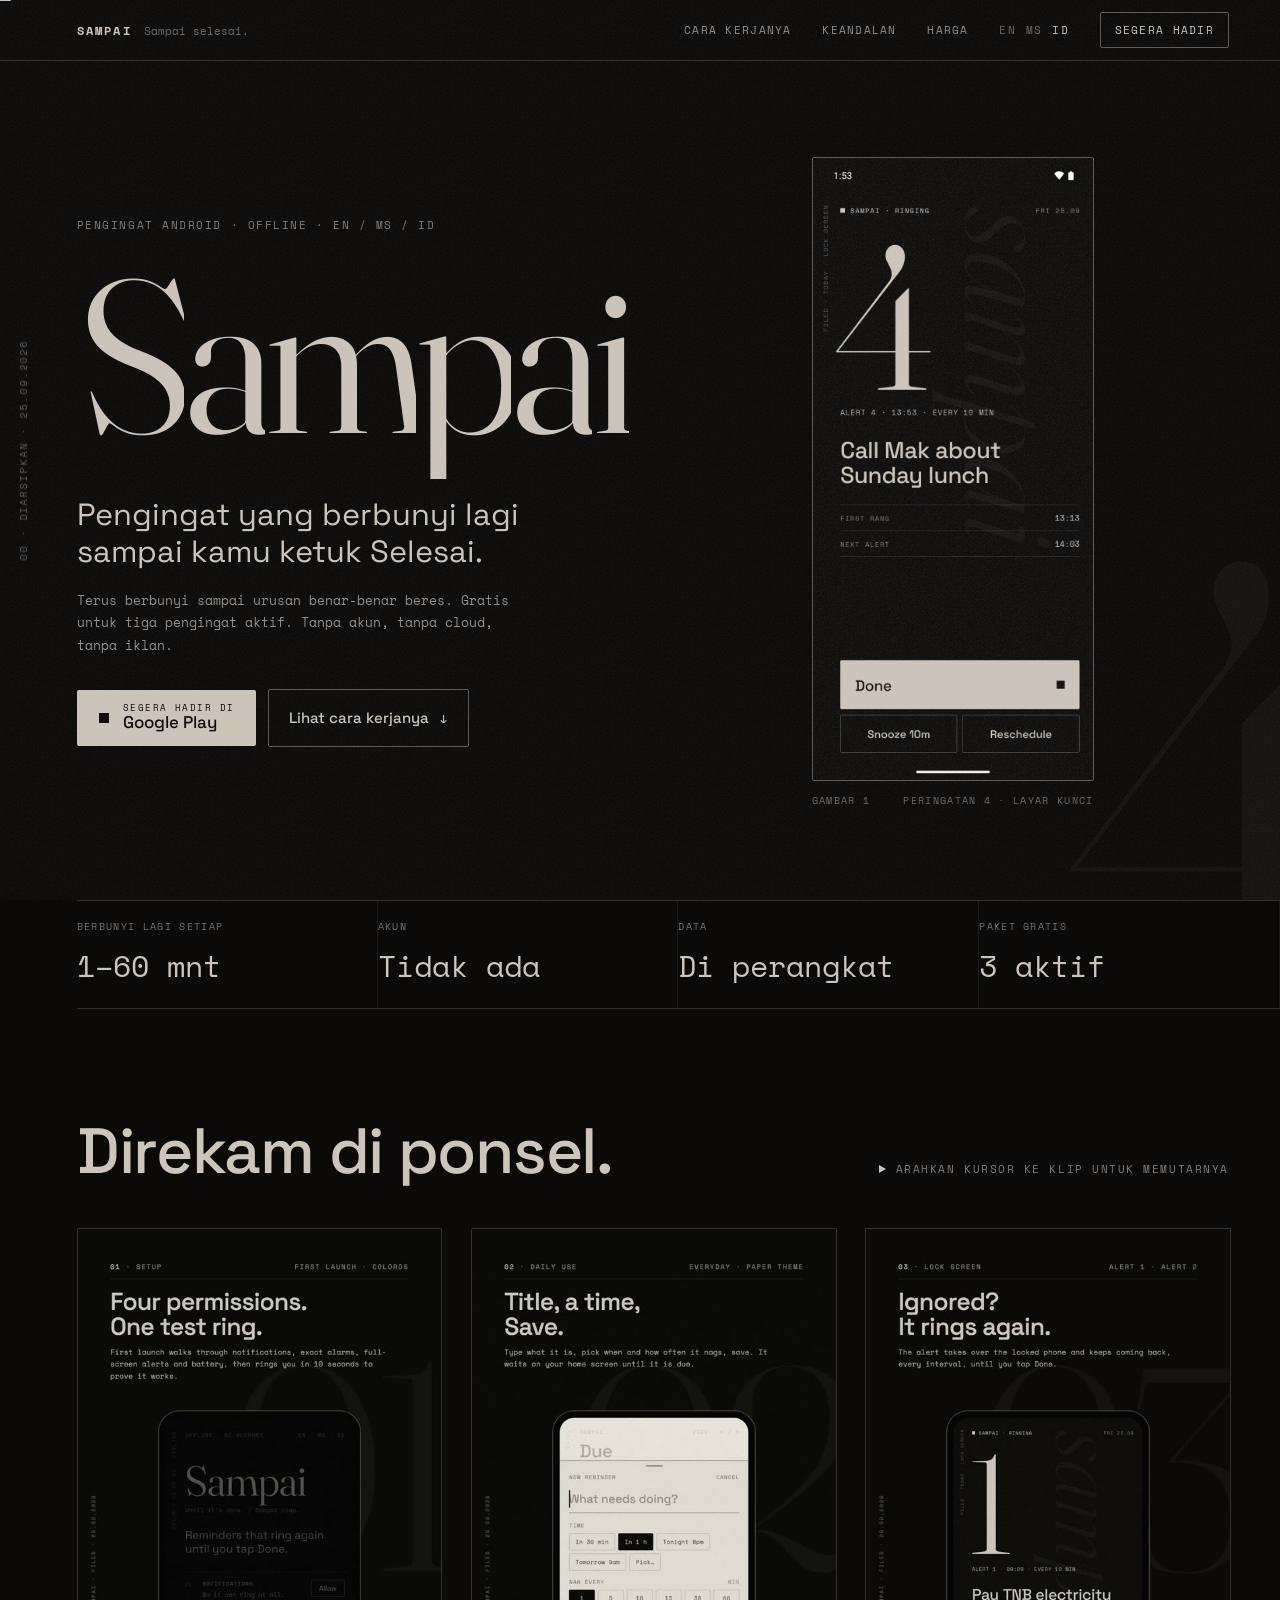
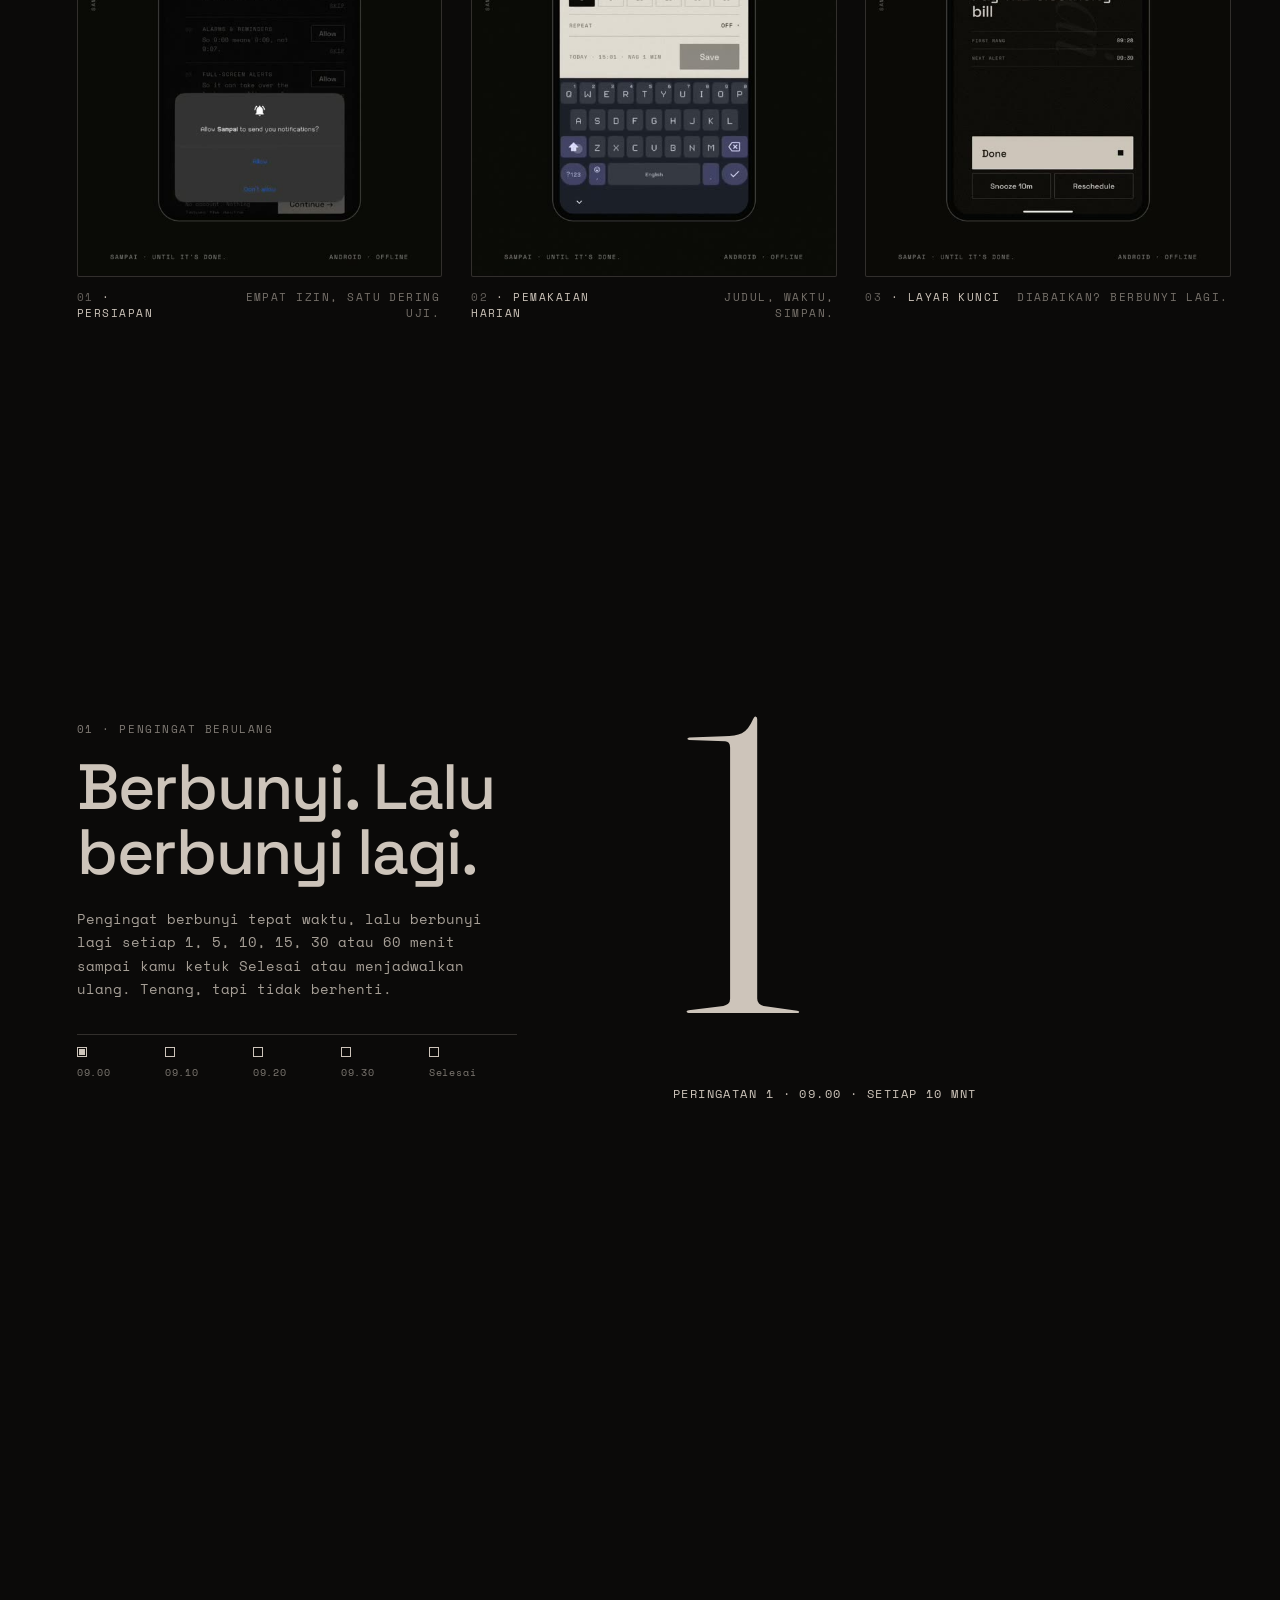
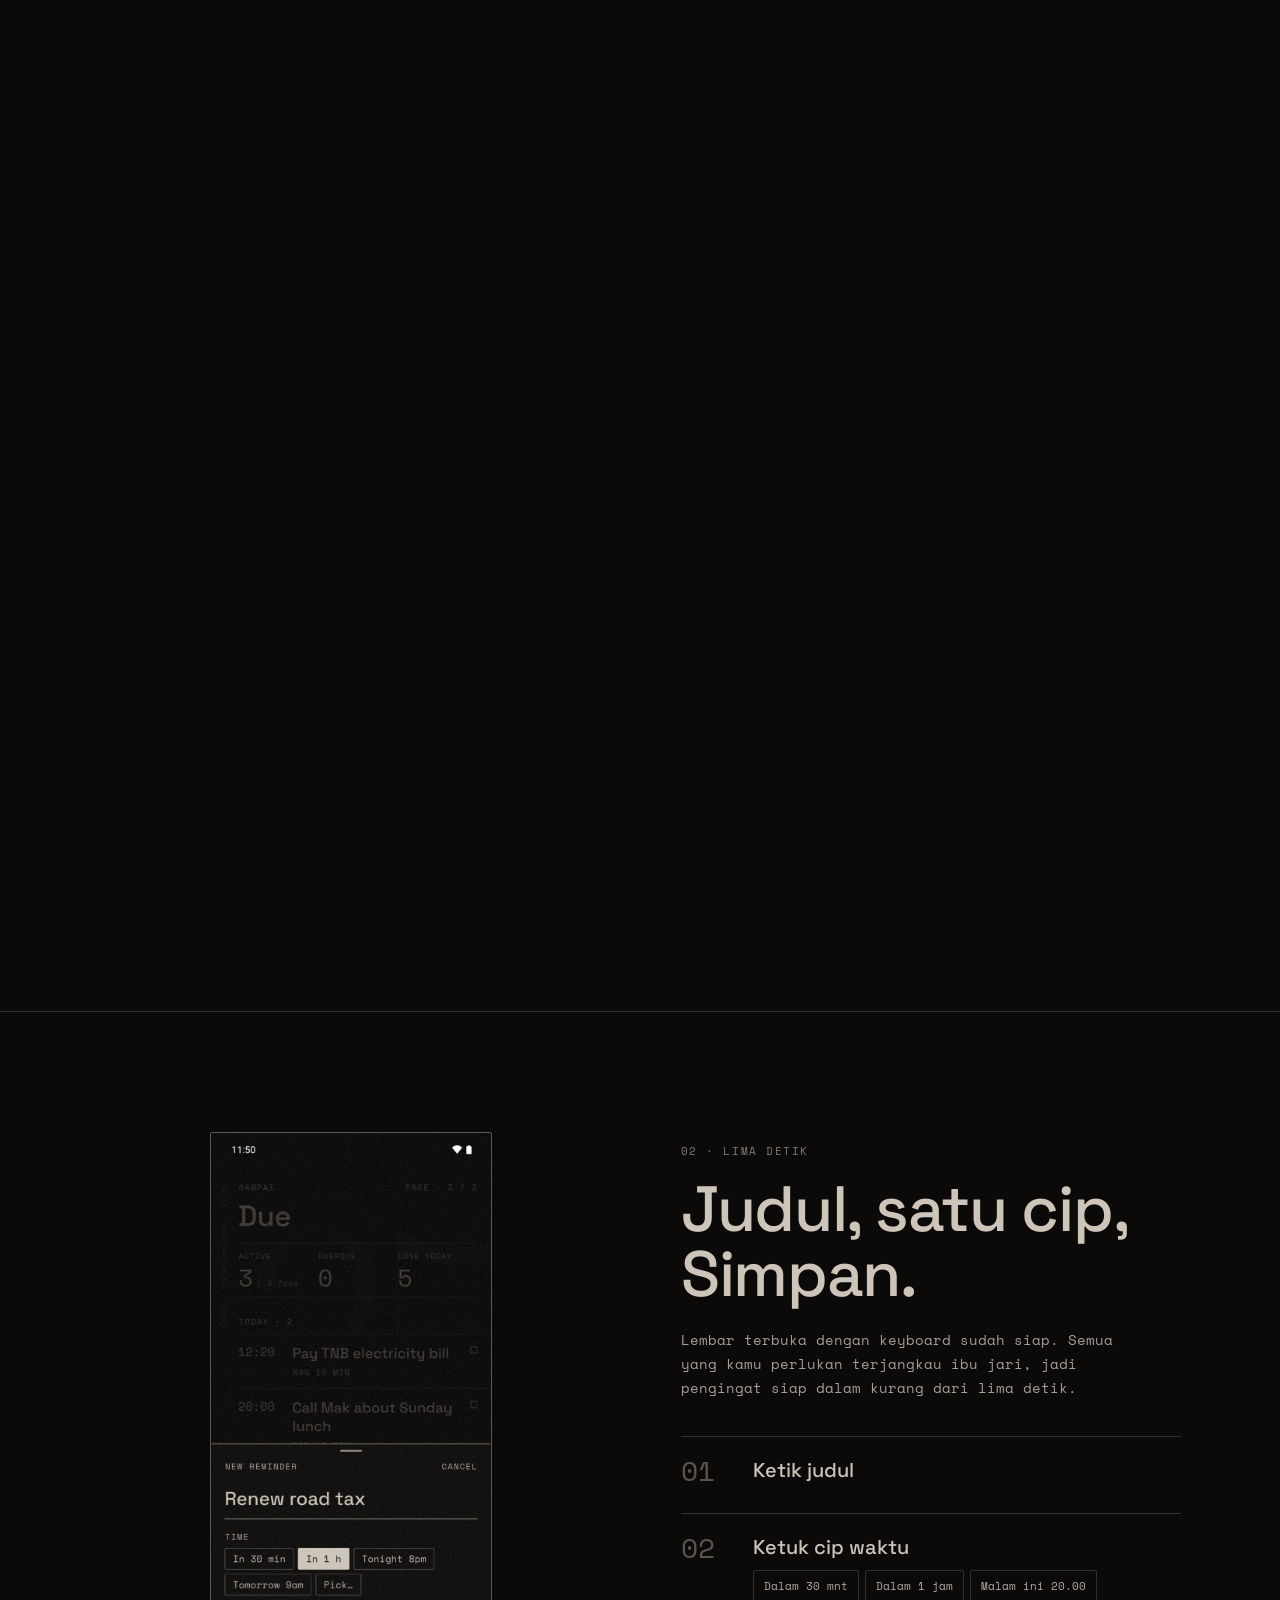
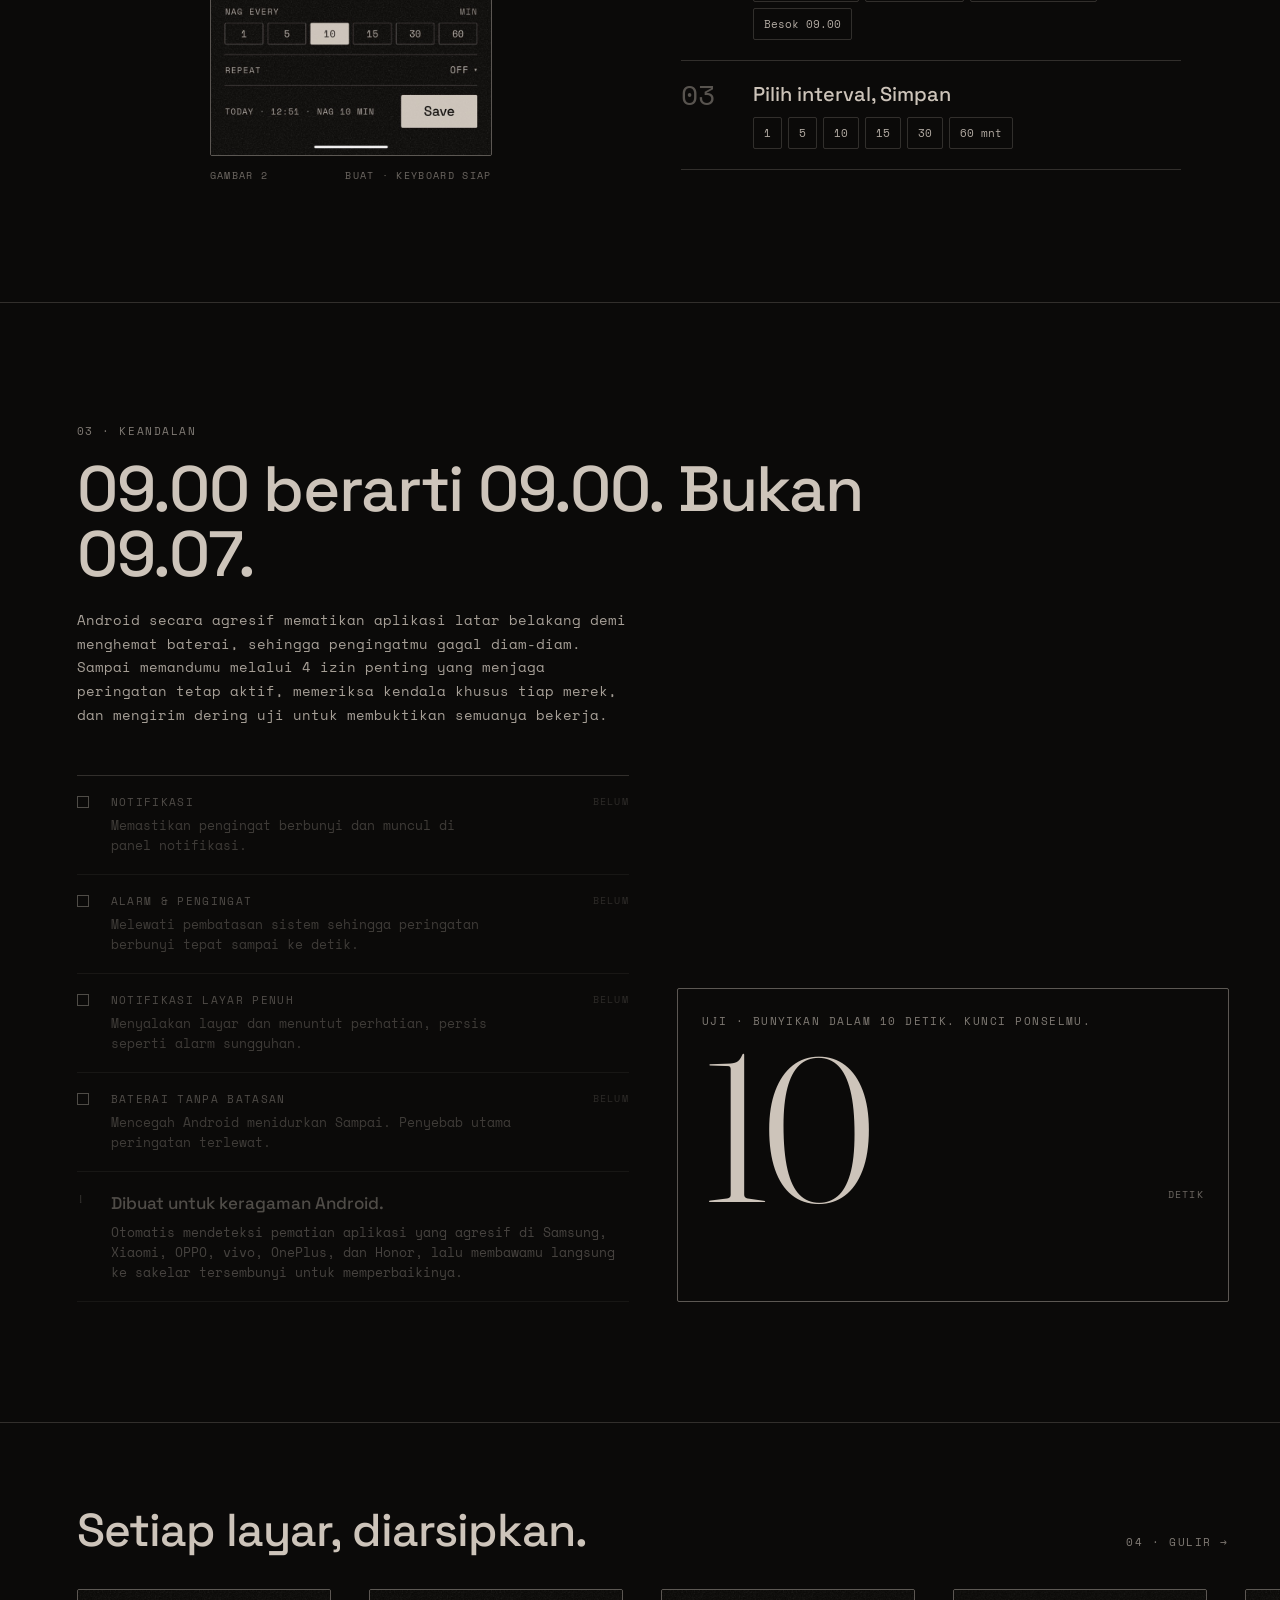
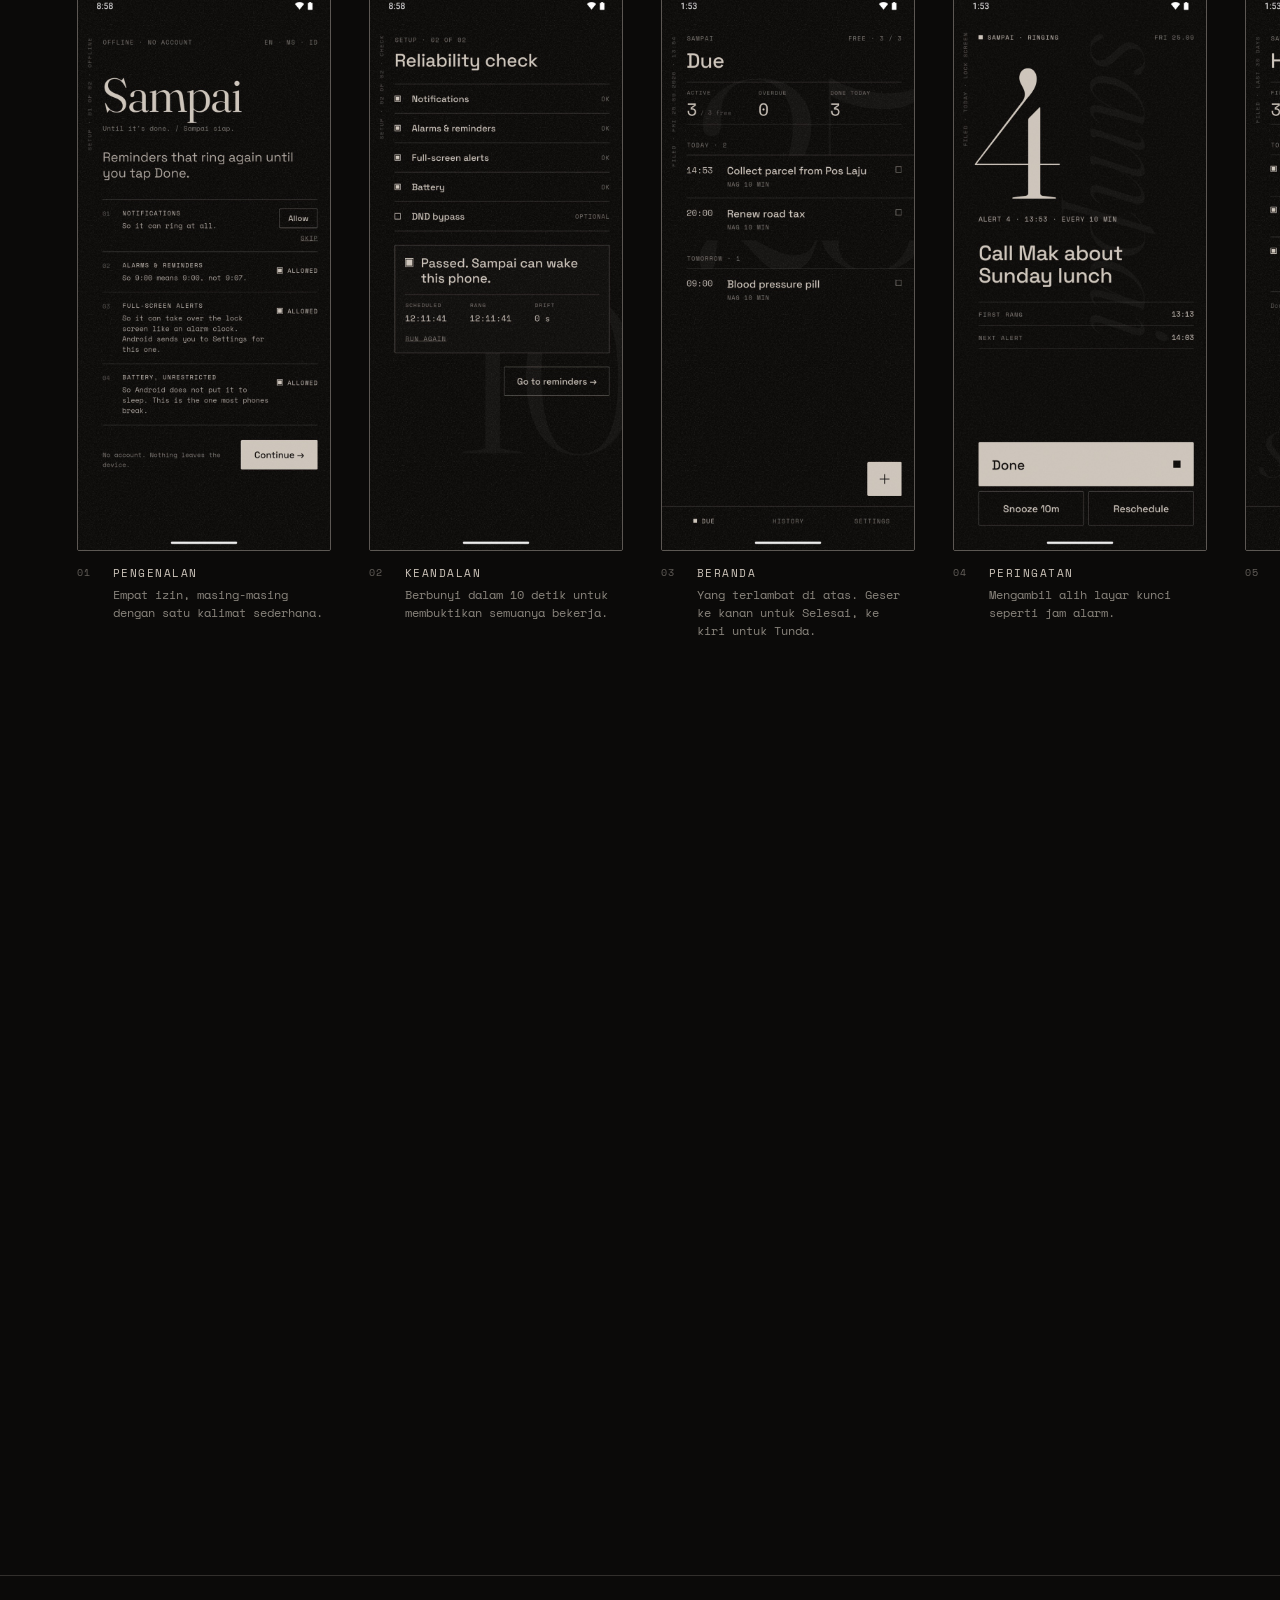
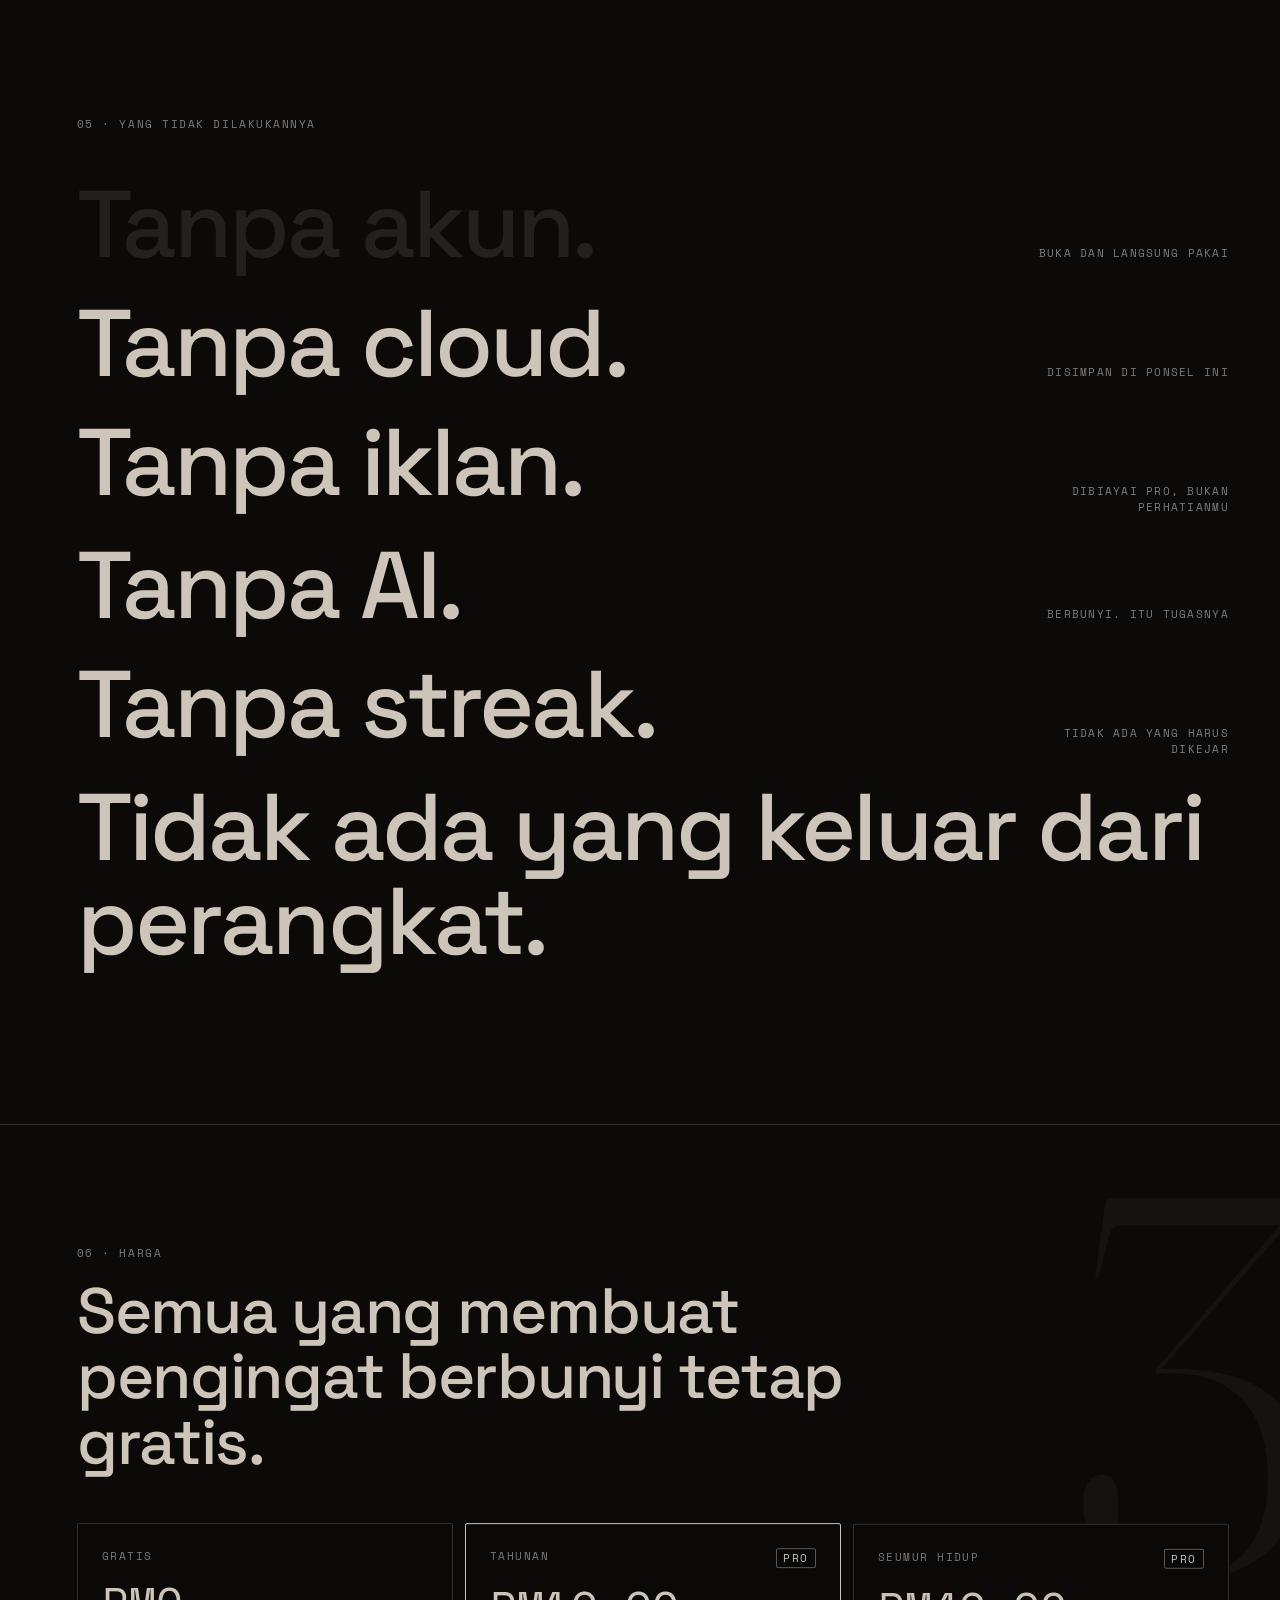
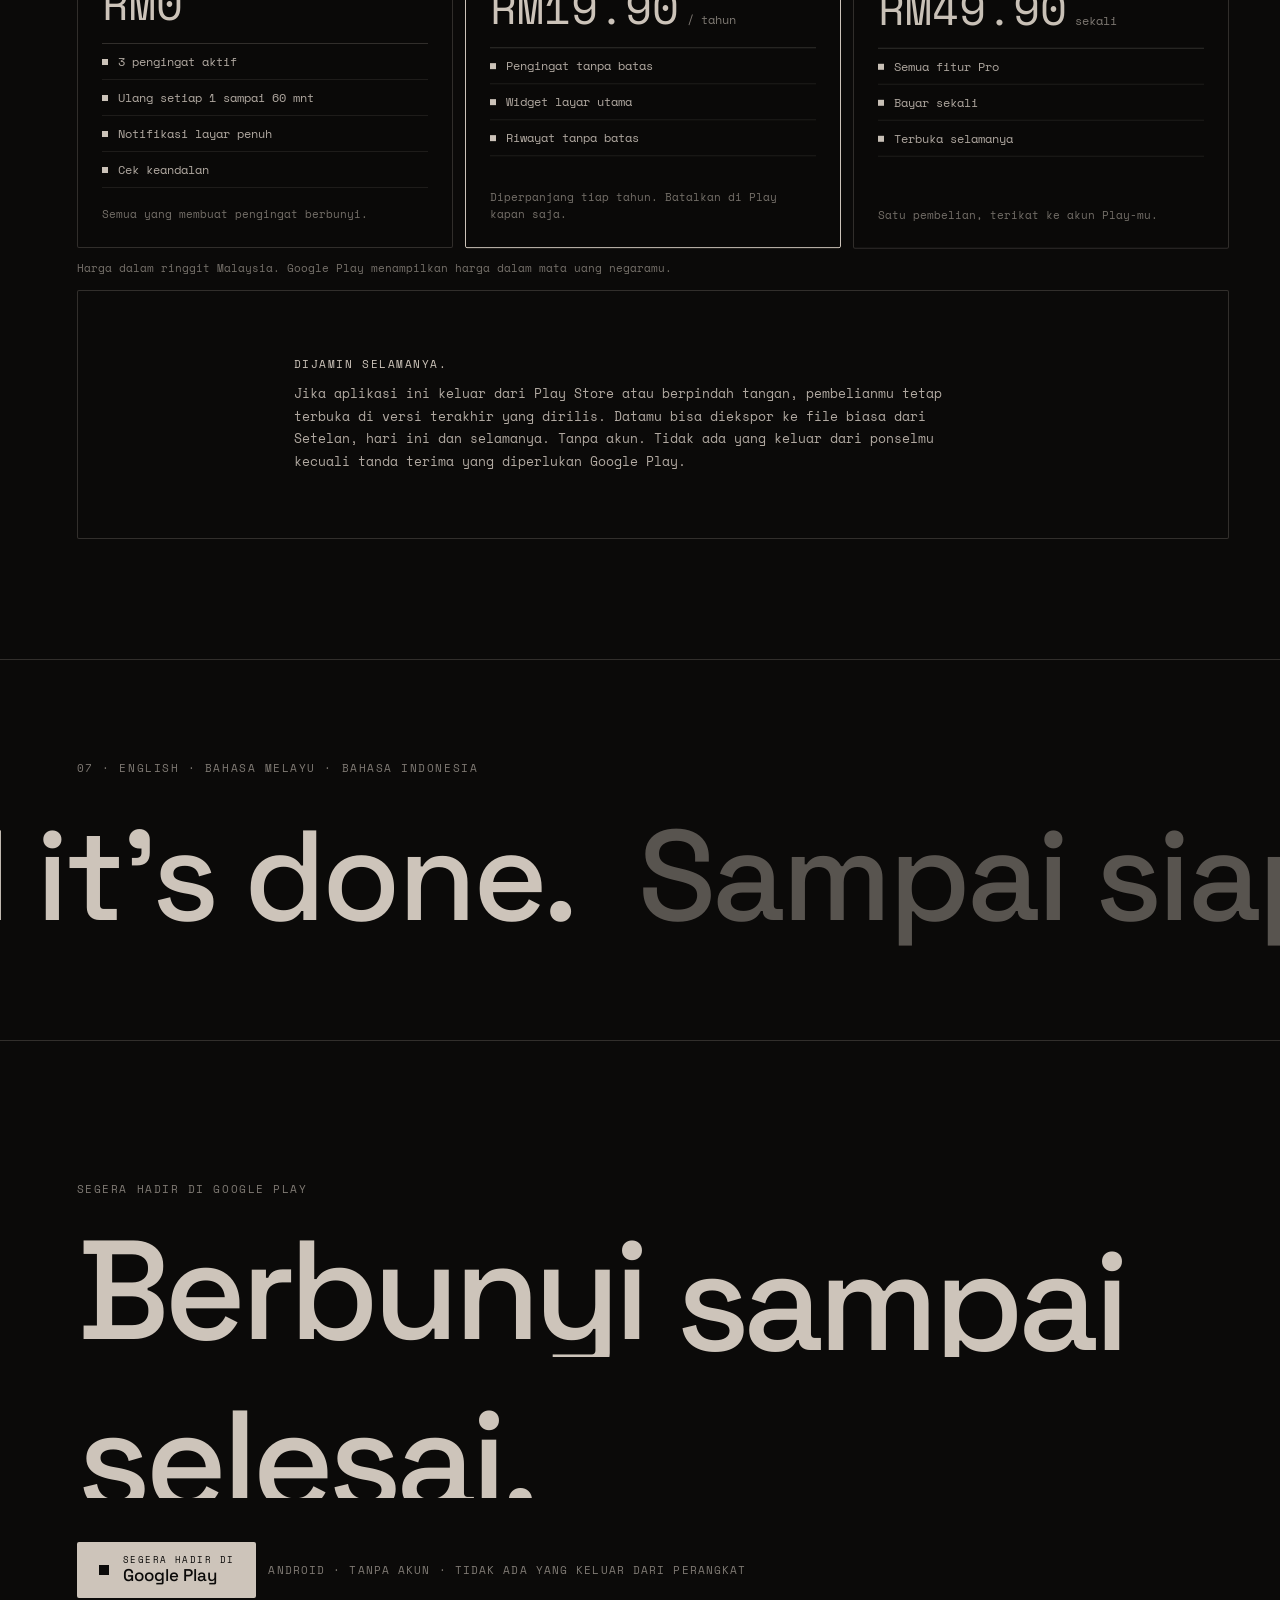
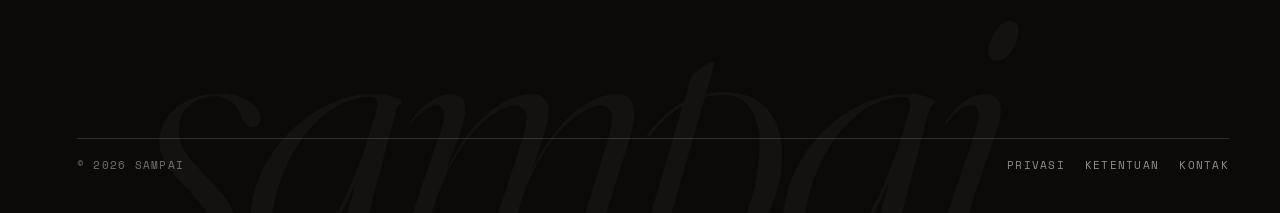
==== commit 5da098fc: "Clips: one hover hint above the row instead of a badge per clip Co-Authored-By: Claude Opus 5.5 <nor" ====
--- a/id/index.html
+++ b/id/index.html
@@ -103,16 +103,17 @@
 <section id="film" data-sec="Dalam aksi" style="position:relative;padding:110px clamp(20px,4vw,56px) 110px clamp(48px,6vw,96px)">
 <div style="display:flex;justify-content:space-between;align-items:baseline;gap:20px;flex-wrap:wrap">
 <h2 data-r="" style="margin:0;font-family:'Space Grotesk',sans-serif;font-weight:500;font-size:clamp(36px,5vw,72px);line-height:1.02;letter-spacing:-.02em">Direkam di ponsel.</h2>
+<span data-hint="" data-r="" style="display:inline-flex;align-items:center;gap:10px;font-size:11px;letter-spacing:.14em;text-transform:uppercase;color:rgba(var(--i),.6)"><span style="width:0;height:0;border-left:7px solid rgb(var(--i));border-top:4.5px solid transparent;border-bottom:4.5px solid transparent"></span>Arahkan kursor ke klip untuk memutarnya</span>
 </div>
 <div data-clips="" style="display:grid;grid-template-columns:repeat(3,minmax(0,1fr));gap:clamp(16px,2.4vw,36px);margin-top:44px">
 <figure data-clip="" style="margin:0;flex:none;display:flex;flex-direction:column;gap:12px">
-<div data-vwrap="" style="position:relative"><video tabindex="0" src="../assets/video/01-setup.mp4" poster="../assets/video/01-setup.jpg" muted loop playsinline preload="none" aria-label="Persiapan: Empat izin, satu dering uji." style="display:block;width:100%;aspect-ratio:9/16;height:auto;border:1px solid rgba(var(--i),.2);border-radius:2px;background:rgb(var(--p))"></video><span data-hint="" aria-hidden="true" style="position:absolute;left:50%;top:50%;transform:translate(-50%,-50%);display:inline-flex;align-items:center;gap:10px;height:40px;padding:0 16px;white-space:nowrap;background:rgba(var(--p),.88);border:1px solid rgba(var(--i),.3);border-radius:2px;font-size:10px;letter-spacing:.14em;text-transform:uppercase;pointer-events:none;transition:opacity .3s"><span style="width:0;height:0;border-left:7px solid rgb(var(--i));border-top:4.5px solid transparent;border-bottom:4.5px solid transparent"></span>Arahkan kursor untuk memutar</span></div>
+<div data-vwrap="" style="position:relative"><video tabindex="0" src="../assets/video/01-setup.mp4" poster="../assets/video/01-setup.jpg" muted loop playsinline preload="none" aria-label="Persiapan: Empat izin, satu dering uji." style="display:block;width:100%;aspect-ratio:9/16;height:auto;border:1px solid rgba(var(--i),.2);border-radius:2px;background:rgb(var(--p))"></video></div>
 <figcaption style="display:flex;justify-content:space-between;gap:12px;font-size:10.5px;letter-spacing:.14em;text-transform:uppercase"><span><span style="color:rgba(var(--i),.45)">01</span> · Persiapan</span><span style="color:rgba(var(--i),.55);text-align:right">Empat izin, satu dering uji.</span></figcaption>
 </figure><figure data-clip="" style="margin:0;flex:none;display:flex;flex-direction:column;gap:12px">
-<div data-vwrap="" style="position:relative"><video tabindex="0" src="../assets/video/02-daily.mp4" poster="../assets/video/02-daily.jpg" muted loop playsinline preload="none" aria-label="Pemakaian harian: Judul, waktu, Simpan." style="display:block;width:100%;aspect-ratio:9/16;height:auto;border:1px solid rgba(var(--i),.2);border-radius:2px;background:rgb(var(--p))"></video><span data-hint="" aria-hidden="true" style="position:absolute;left:50%;top:50%;transform:translate(-50%,-50%);display:inline-flex;align-items:center;gap:10px;height:40px;padding:0 16px;white-space:nowrap;background:rgba(var(--p),.88);border:1px solid rgba(var(--i),.3);border-radius:2px;font-size:10px;letter-spacing:.14em;text-transform:uppercase;pointer-events:none;transition:opacity .3s"><span style="width:0;height:0;border-left:7px solid rgb(var(--i));border-top:4.5px solid transparent;border-bottom:4.5px solid transparent"></span>Arahkan kursor untuk memutar</span></div>
+<div data-vwrap="" style="position:relative"><video tabindex="0" src="../assets/video/02-daily.mp4" poster="../assets/video/02-daily.jpg" muted loop playsinline preload="none" aria-label="Pemakaian harian: Judul, waktu, Simpan." style="display:block;width:100%;aspect-ratio:9/16;height:auto;border:1px solid rgba(var(--i),.2);border-radius:2px;background:rgb(var(--p))"></video></div>
 <figcaption style="display:flex;justify-content:space-between;gap:12px;font-size:10.5px;letter-spacing:.14em;text-transform:uppercase"><span><span style="color:rgba(var(--i),.45)">02</span> · Pemakaian harian</span><span style="color:rgba(var(--i),.55);text-align:right">Judul, waktu, Simpan.</span></figcaption>
 </figure><figure data-clip="" style="margin:0;flex:none;display:flex;flex-direction:column;gap:12px">
-<div data-vwrap="" style="position:relative"><video tabindex="0" src="../assets/video/03-lockscreen.mp4" poster="../assets/video/03-lockscreen.jpg" muted loop playsinline preload="none" aria-label="Layar kunci: Diabaikan? Berbunyi lagi." style="display:block;width:100%;aspect-ratio:9/16;height:auto;border:1px solid rgba(var(--i),.2);border-radius:2px;background:rgb(var(--p))"></video><span data-hint="" aria-hidden="true" style="position:absolute;left:50%;top:50%;transform:translate(-50%,-50%);display:inline-flex;align-items:center;gap:10px;height:40px;padding:0 16px;white-space:nowrap;background:rgba(var(--p),.88);border:1px solid rgba(var(--i),.3);border-radius:2px;font-size:10px;letter-spacing:.14em;text-transform:uppercase;pointer-events:none;transition:opacity .3s"><span style="width:0;height:0;border-left:7px solid rgb(var(--i));border-top:4.5px solid transparent;border-bottom:4.5px solid transparent"></span>Arahkan kursor untuk memutar</span></div>
+<div data-vwrap="" style="position:relative"><video tabindex="0" src="../assets/video/03-lockscreen.mp4" poster="../assets/video/03-lockscreen.jpg" muted loop playsinline preload="none" aria-label="Layar kunci: Diabaikan? Berbunyi lagi." style="display:block;width:100%;aspect-ratio:9/16;height:auto;border:1px solid rgba(var(--i),.2);border-radius:2px;background:rgb(var(--p))"></video></div>
 <figcaption style="display:flex;justify-content:space-between;gap:12px;font-size:10.5px;letter-spacing:.14em;text-transform:uppercase"><span><span style="color:rgba(var(--i),.45)">03</span> · Layar kunci</span><span style="color:rgba(var(--i),.55);text-align:right">Diabaikan? Berbunyi lagi.</span></figcaption>
 </figure>
 </div>
@@ -319,12 +320,12 @@
   const vids = [...document.querySelectorAll('[data-clip] video')];
   const reduce = matchMedia('(prefers-reduced-motion: reduce)').matches;
   const hover = matchMedia('(hover: hover) and (pointer: fine)').matches;
-  const hint = v => v.parentNode.querySelector('[data-hint]');
-  if (reduce) { vids.forEach(v => { v.controls = true; v.preload = 'metadata'; const h = hint(v); if (h) h.remove(); }); return; }
+  
+  if (reduce) { vids.forEach(v => { v.controls = true; v.preload = 'metadata'; }); document.querySelectorAll('[data-hint]').forEach(h => h.remove()); return; }
   if (hover) {
     // Desktop: one clip at a time, only while pointed at or focused.
-    const play = v => { vids.forEach(o => o !== v && o.pause()); v.preload = 'auto'; v.play().catch(() => {}); hint(v).style.opacity = 0; };
-    const stop = v => { v.pause(); hint(v).style.opacity = 1; };
+    const play = v => { vids.forEach(o => o !== v && o.pause()); v.preload = 'auto'; v.play().catch(() => {}); };
+    const stop = v => v.pause();
     vids.forEach(v => {
       v.preload = 'metadata';
       v.addEventListener('mouseenter', () => play(v));
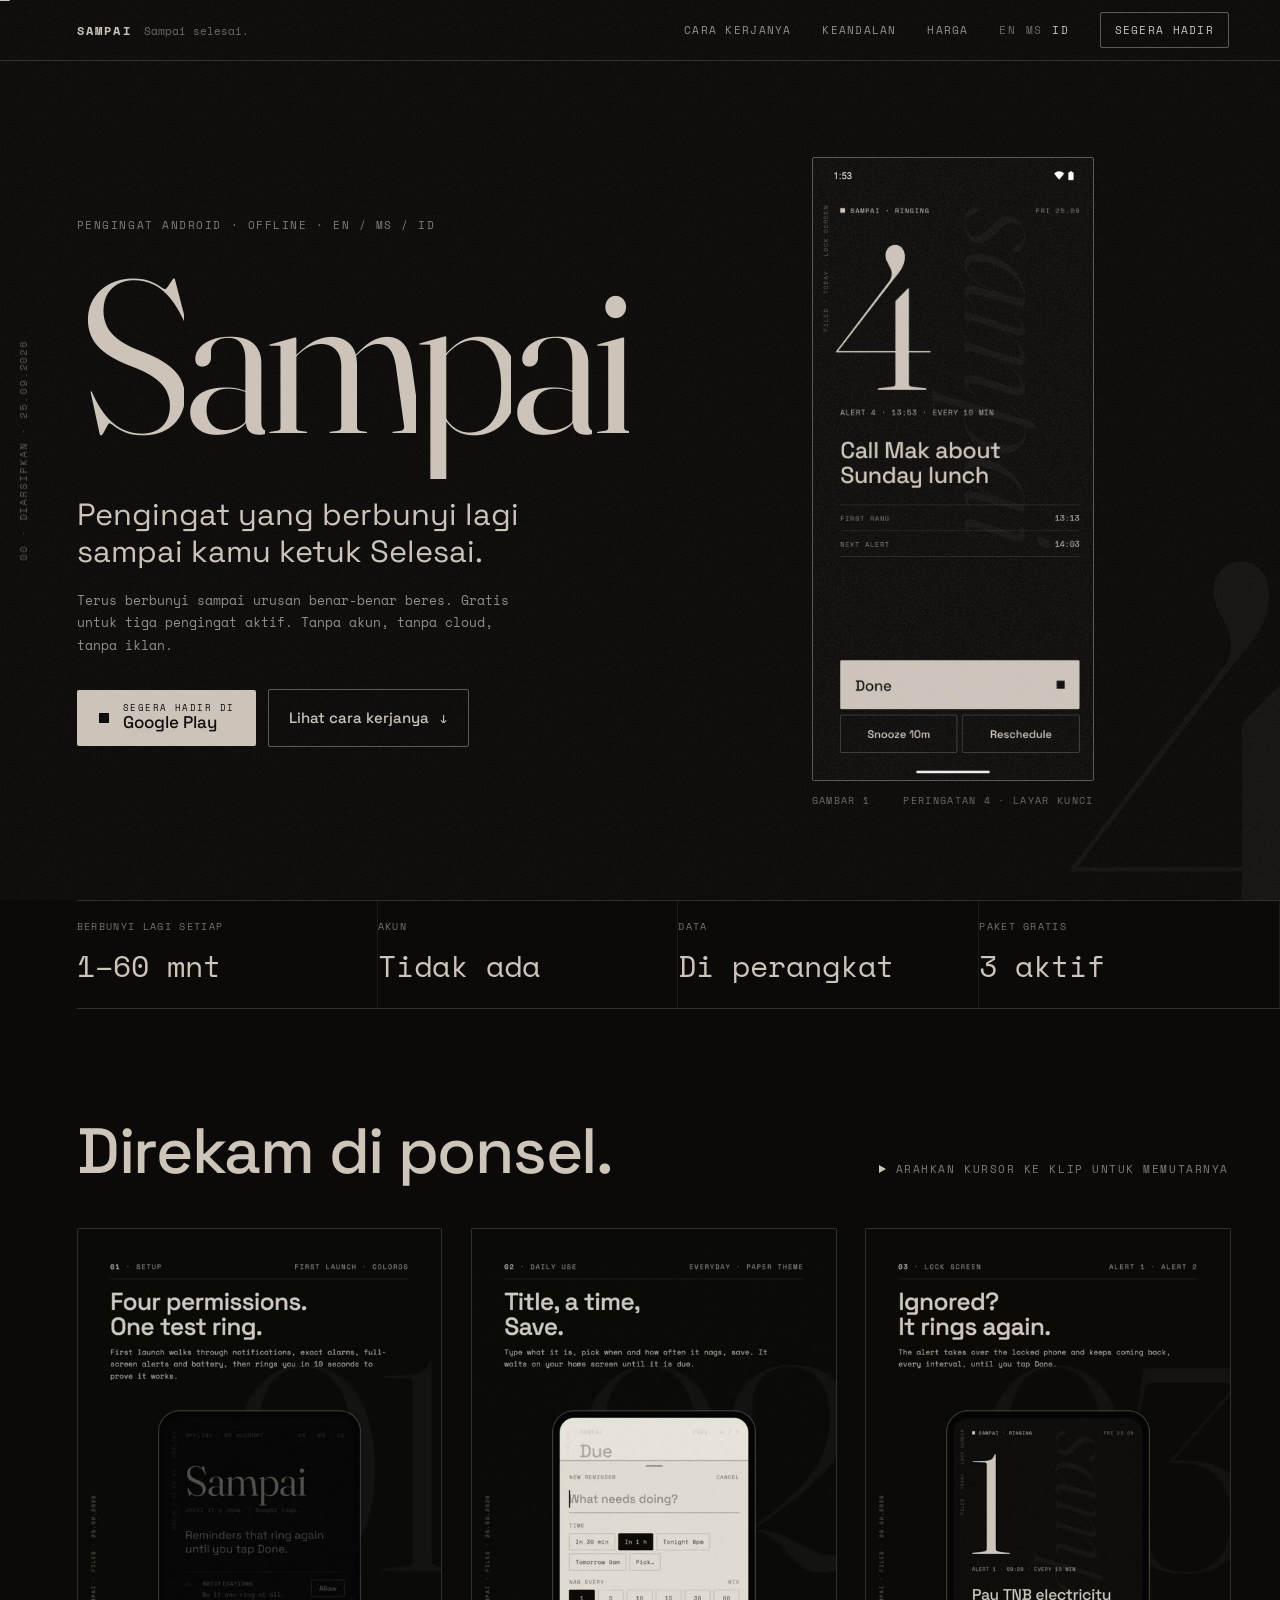
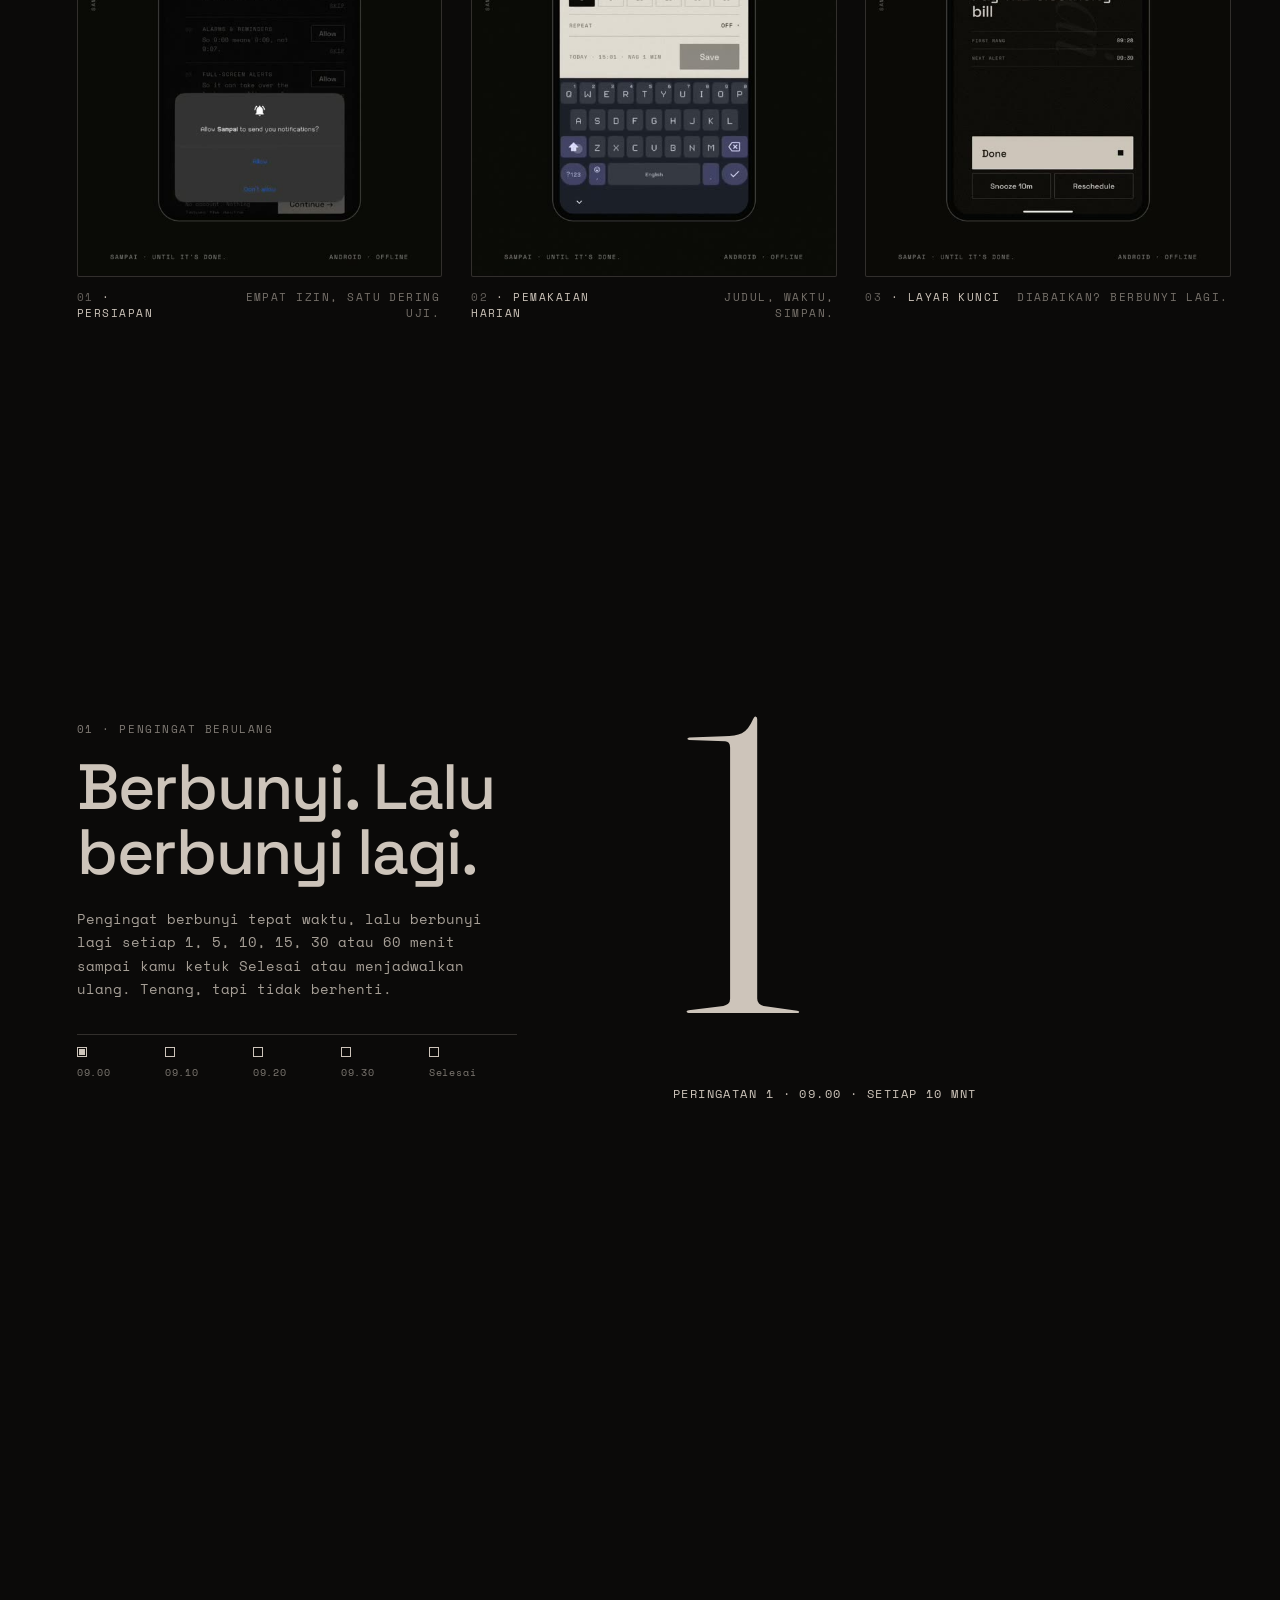
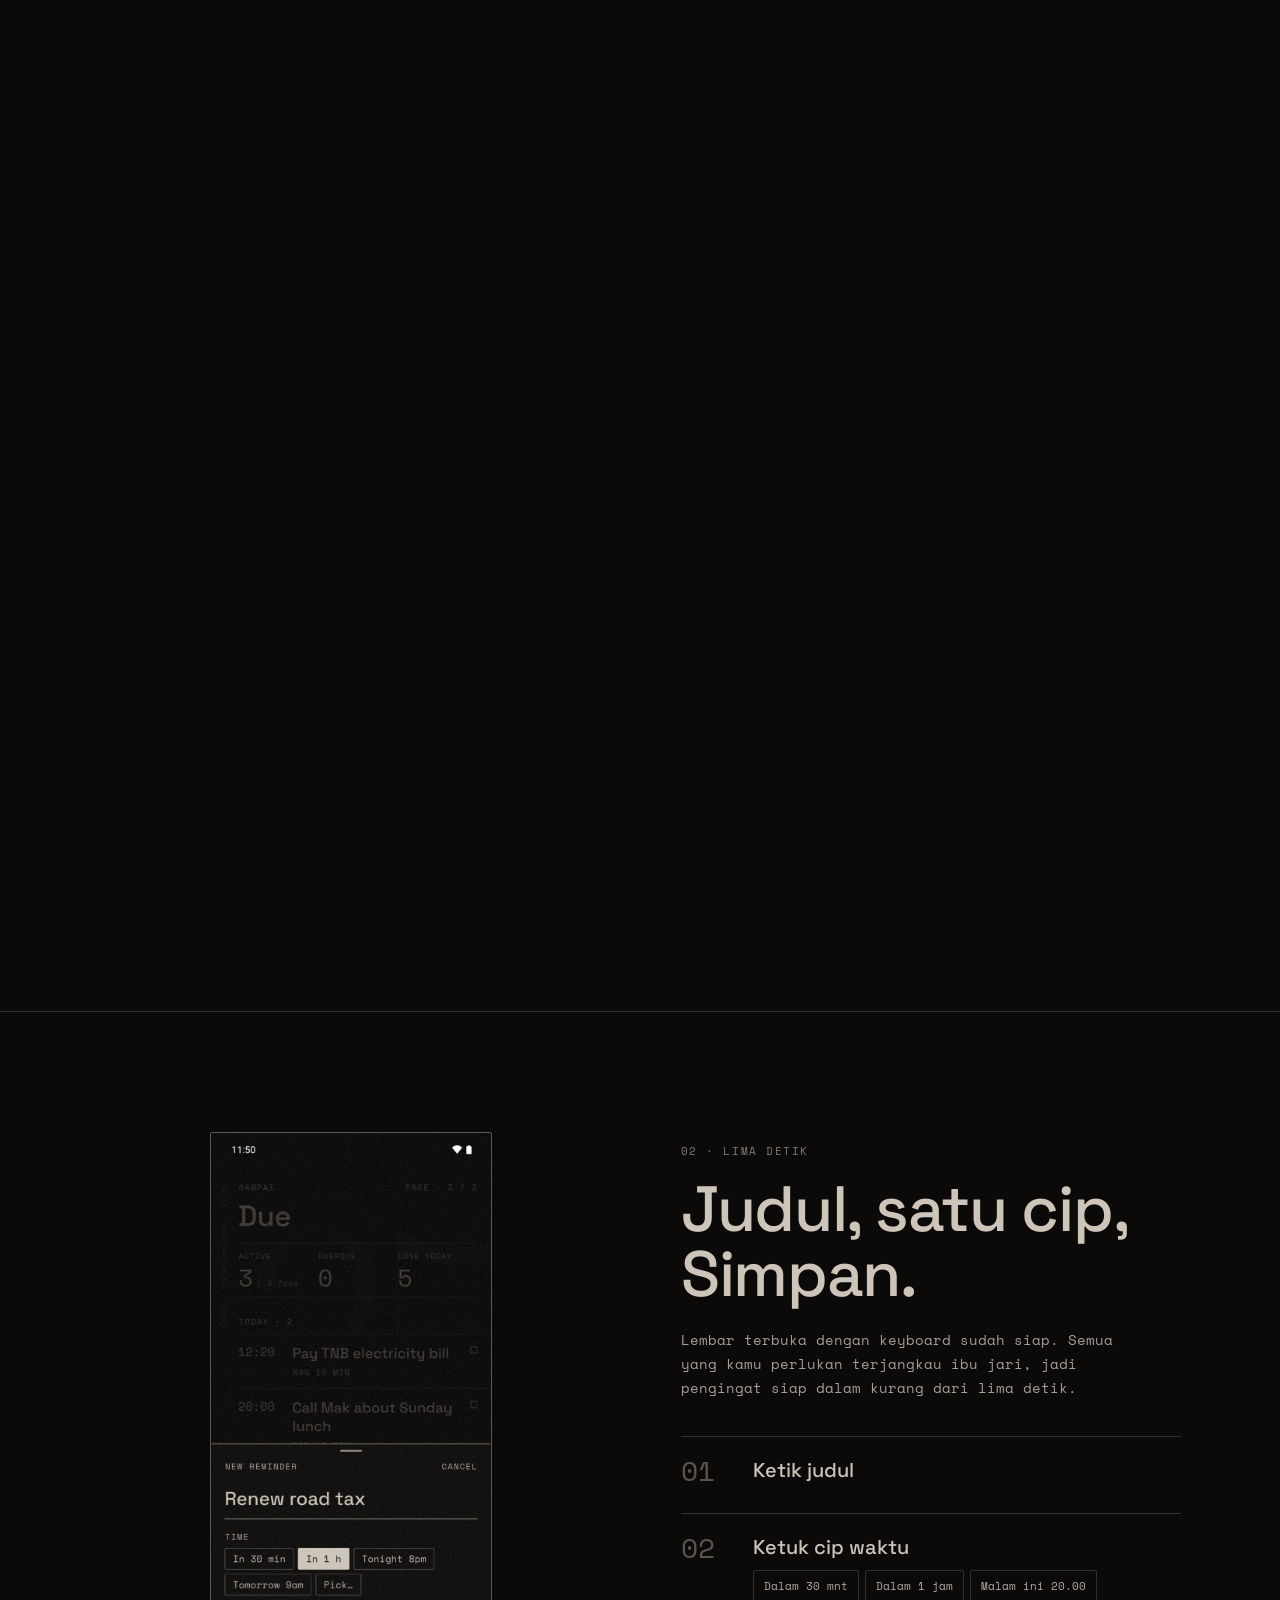
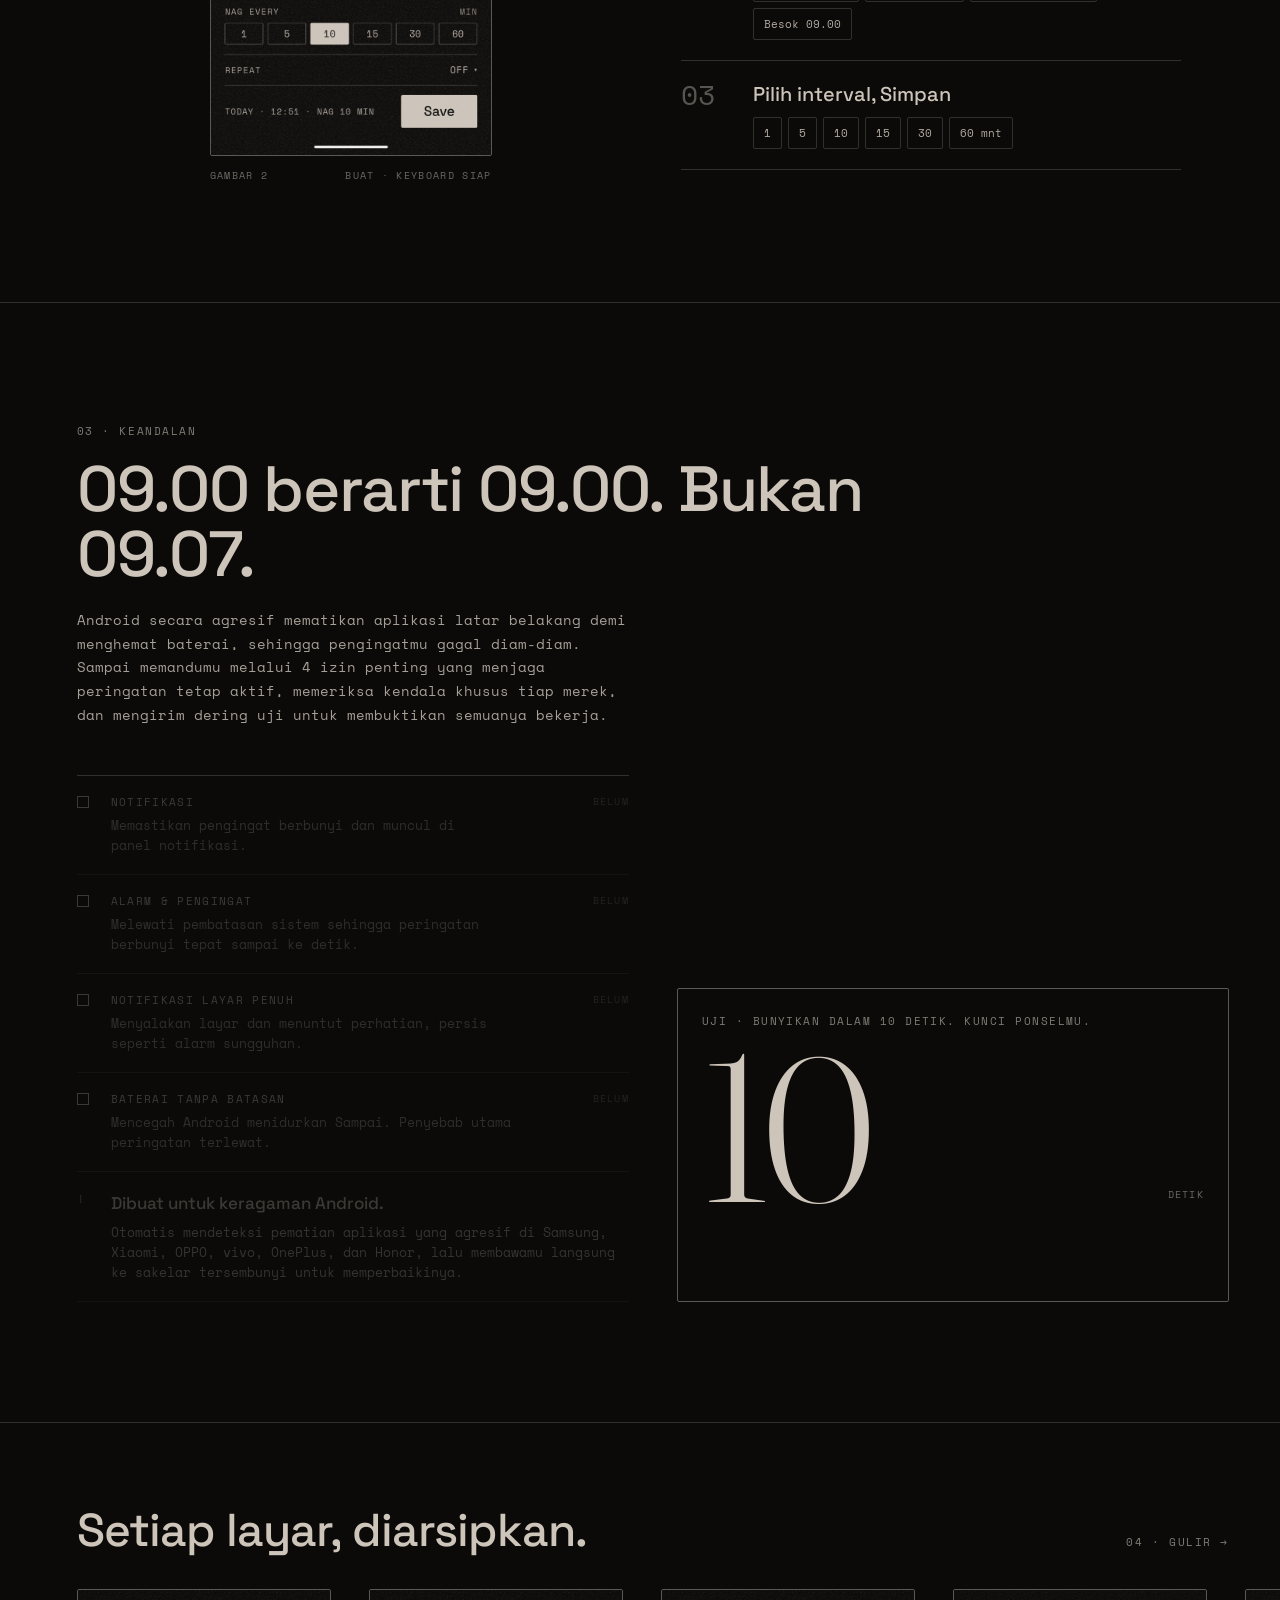
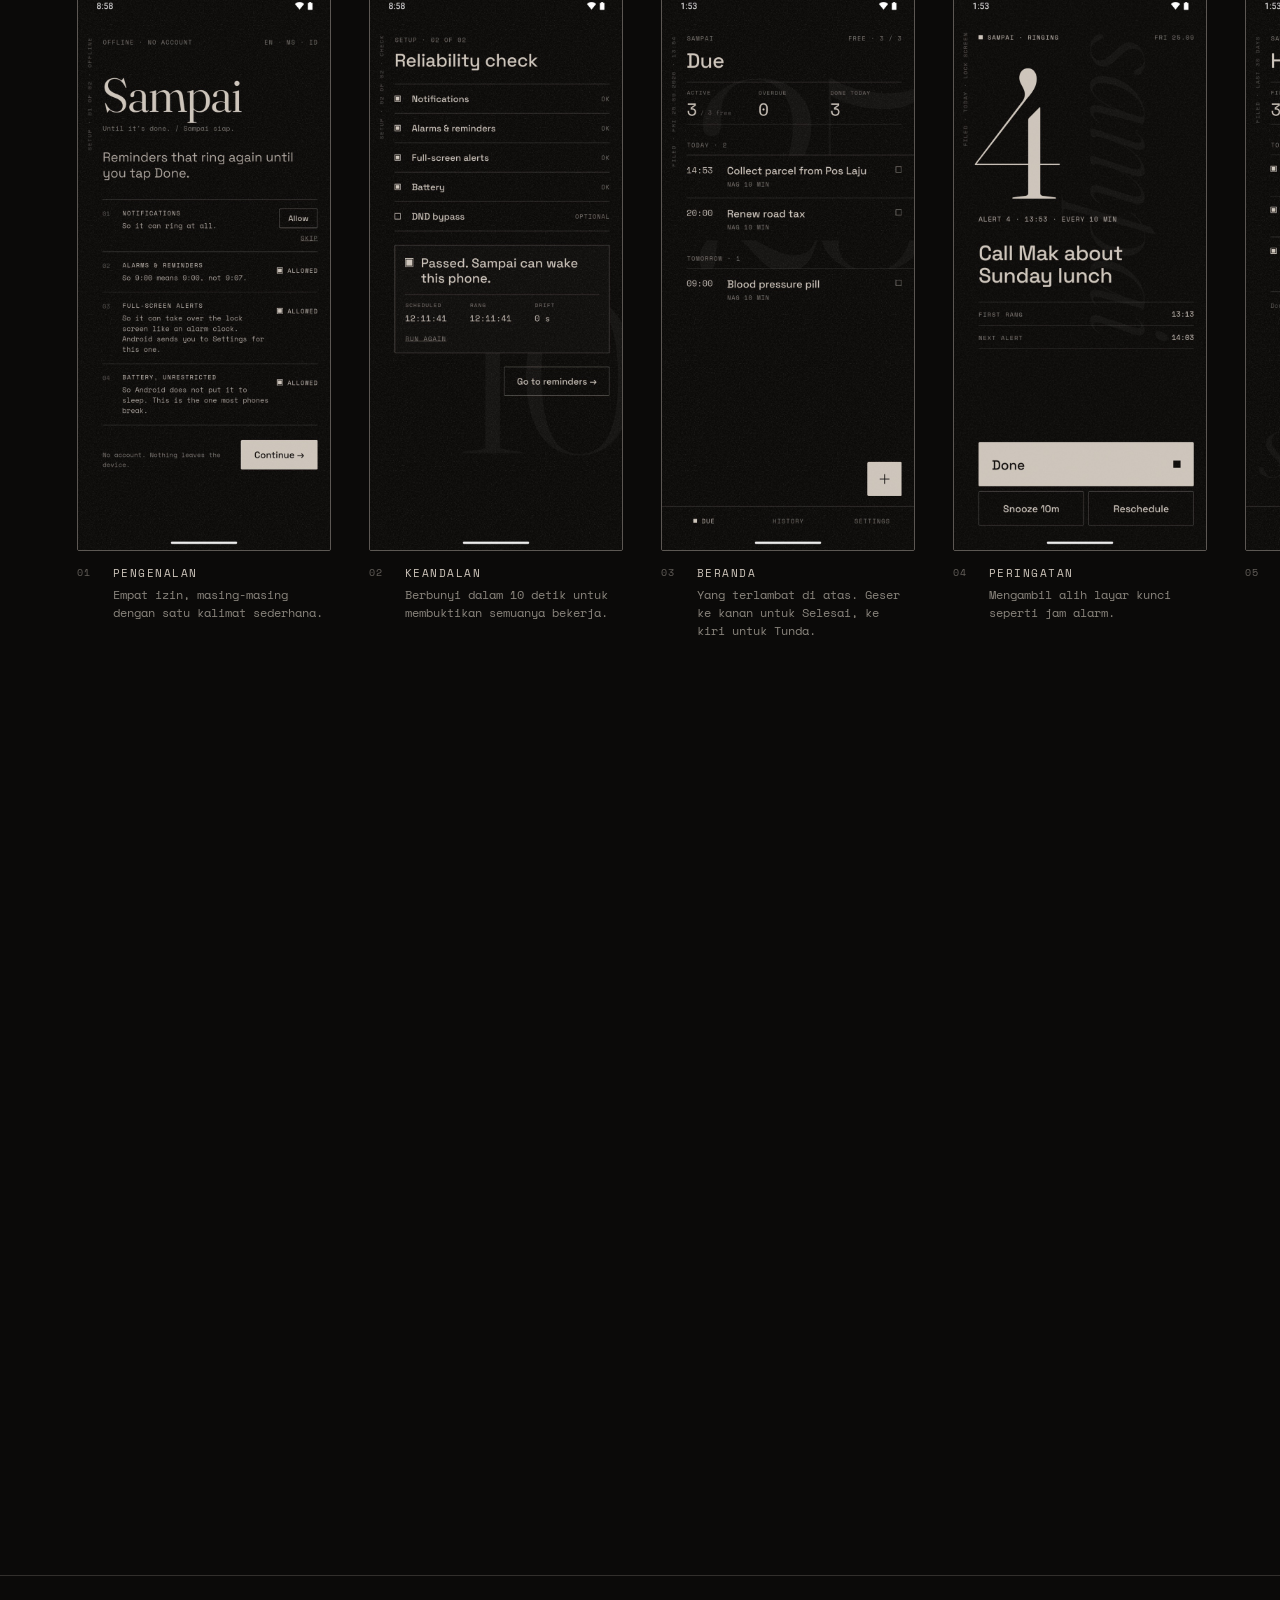
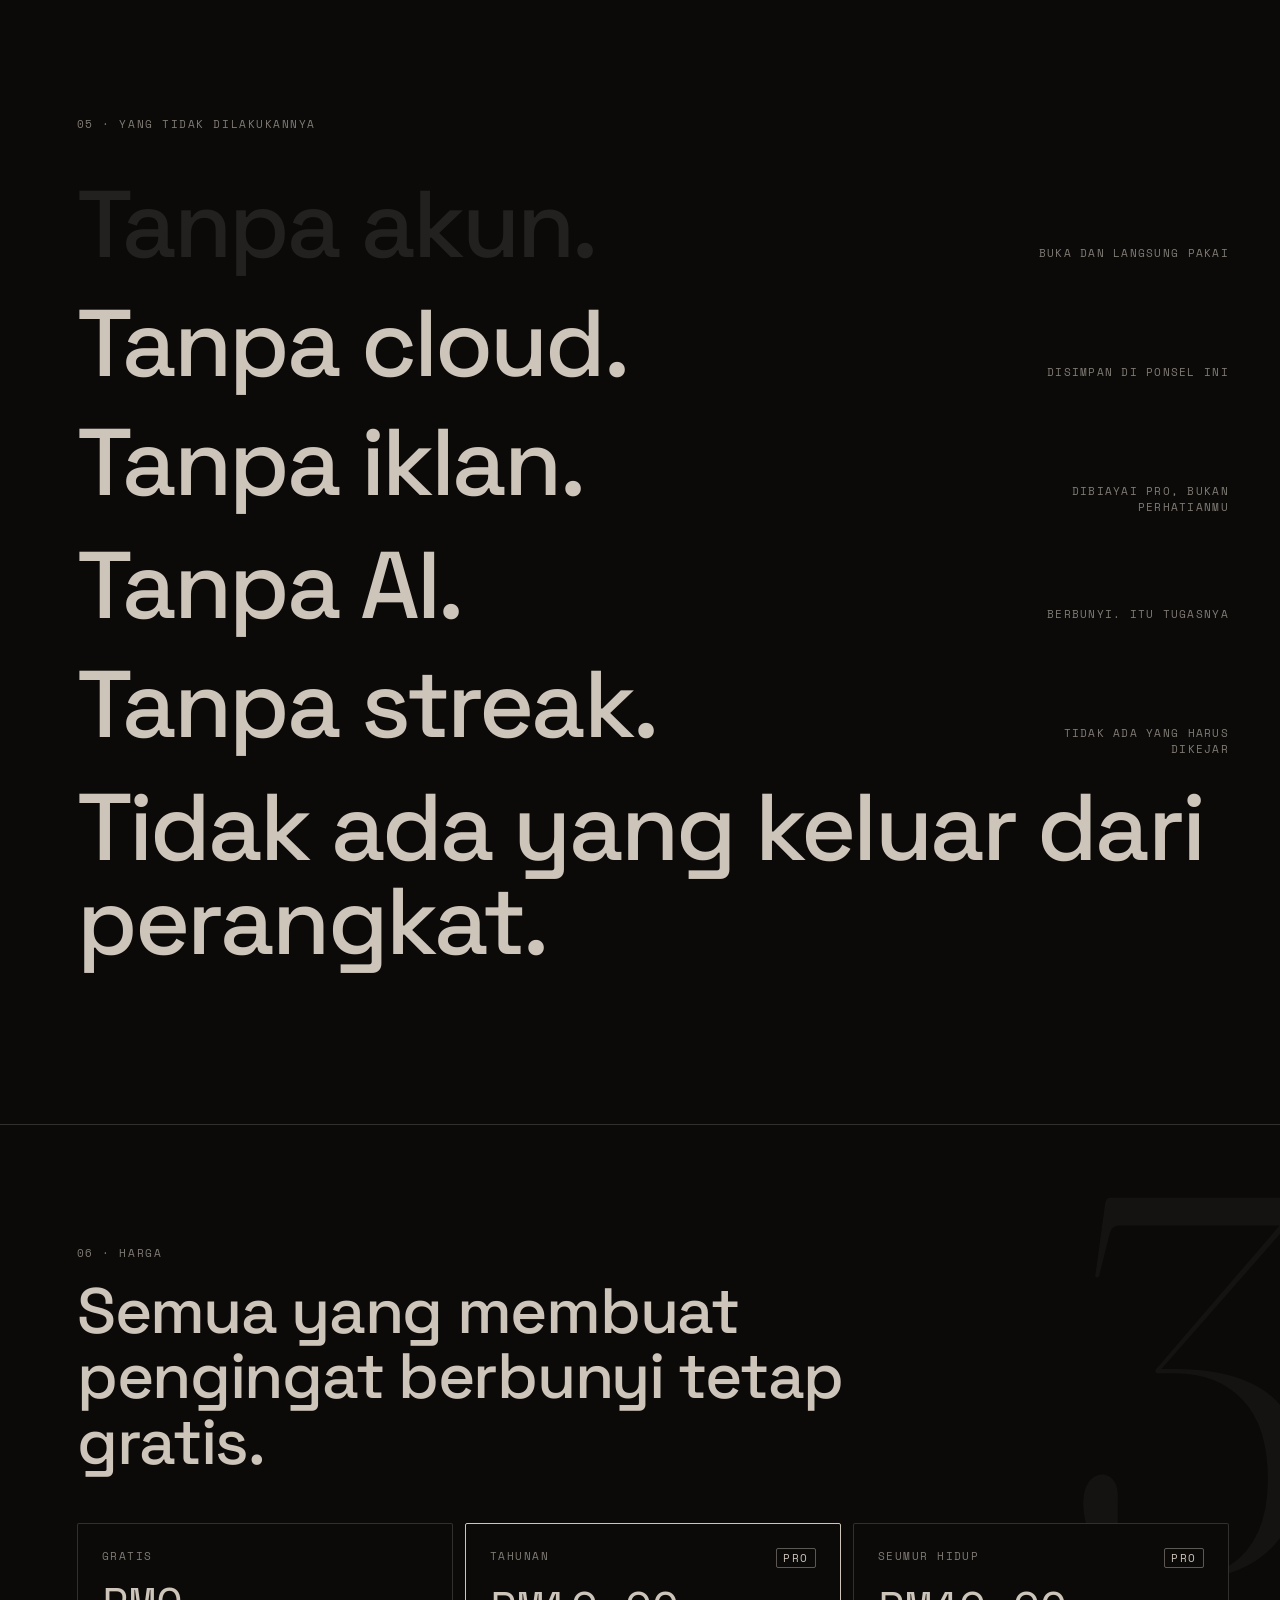
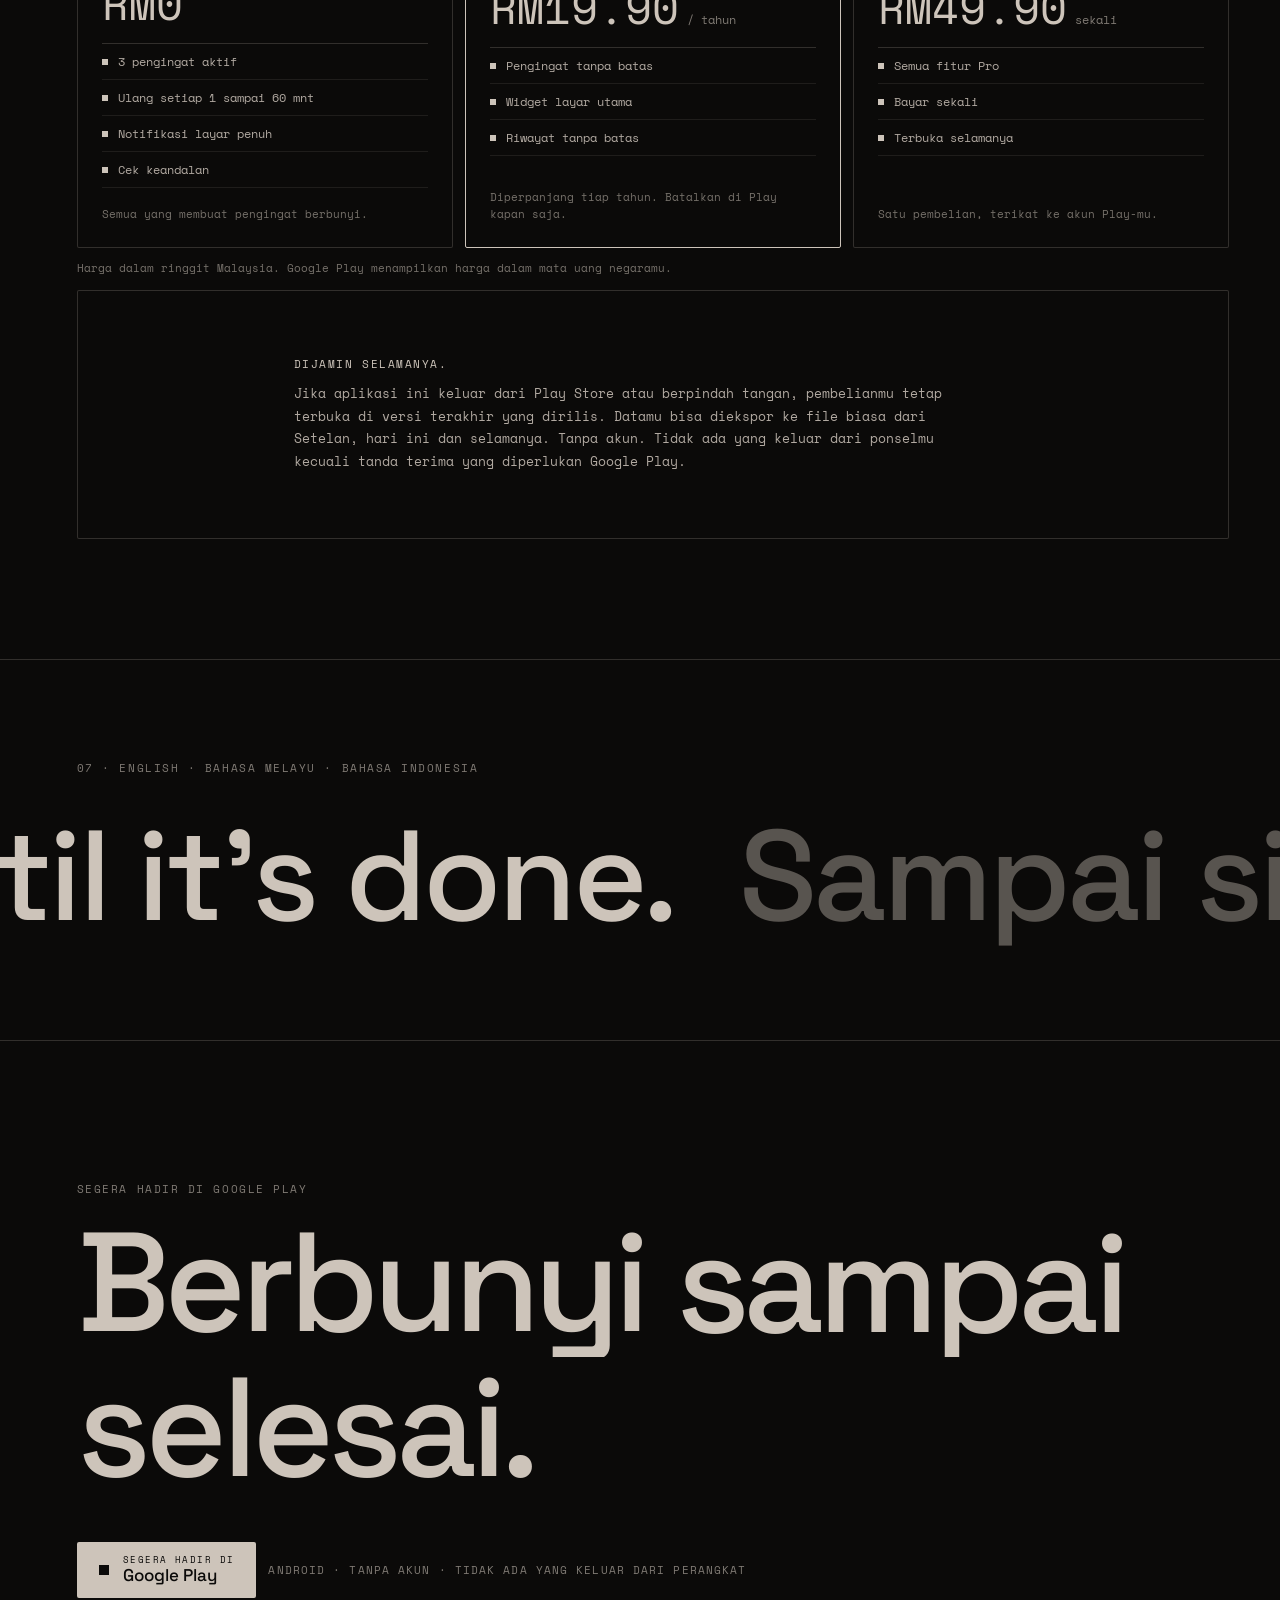
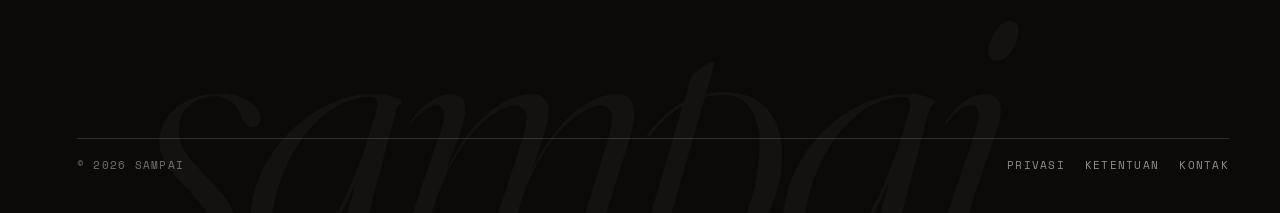
==== commit 0db4c506: "Clips on tablets: tap to play one at a time - Wide touch screens show all three clips, so they play " ====
--- a/id/index.html
+++ b/id/index.html
@@ -56,7 +56,7 @@
   footer > div[style*="margin-top:140px"] { margin-top: 80px !important; }
 }
 </style>
-<style>@media (hover: none), (pointer: coarse) { [data-hint] { display: none !important; } } [data-vwrap] video:focus-visible { outline: 1px solid rgb(var(--i)); outline-offset: 3px; }</style>
+<style>[data-hint-tap] { display: none; } @media (hover: none), (pointer: coarse) { [data-hint-hover] { display: none; } [data-hint-tap] { display: inline; } } @media (max-width: 720px) { [data-hint] { display: none !important; } } @media (max-width: 1100px) { [data-clip] figcaption { flex-direction: column; gap: 4px !important; } [data-clip] figcaption > span:last-child { text-align: left !important; } } [data-vwrap] video:focus-visible { outline: 1px solid rgb(var(--i)); outline-offset: 3px; }</style>
 </head>
 <body>
 <div data-root="" style="position:relative;font-family:'Space Mono',monospace;color:rgb(var(--i));background:rgb(var(--p))">
@@ -103,7 +103,7 @@
 <section id="film" data-sec="Dalam aksi" style="position:relative;padding:110px clamp(20px,4vw,56px) 110px clamp(48px,6vw,96px)">
 <div style="display:flex;justify-content:space-between;align-items:baseline;gap:20px;flex-wrap:wrap">
 <h2 data-r="" style="margin:0;font-family:'Space Grotesk',sans-serif;font-weight:500;font-size:clamp(36px,5vw,72px);line-height:1.02;letter-spacing:-.02em">Direkam di ponsel.</h2>
-<span data-hint="" data-r="" style="display:inline-flex;align-items:center;gap:10px;font-size:11px;letter-spacing:.14em;text-transform:uppercase;color:rgba(var(--i),.6)"><span style="width:0;height:0;border-left:7px solid rgb(var(--i));border-top:4.5px solid transparent;border-bottom:4.5px solid transparent"></span>Arahkan kursor ke klip untuk memutarnya</span>
+<span data-hint="" data-r="" style="display:inline-flex;align-items:center;gap:10px;font-size:11px;letter-spacing:.14em;text-transform:uppercase;color:rgba(var(--i),.6)"><span style="width:0;height:0;border-left:7px solid rgb(var(--i));border-top:4.5px solid transparent;border-bottom:4.5px solid transparent"></span><span data-hint-hover="">Arahkan kursor ke klip untuk memutarnya</span><span data-hint-tap="">Ketuk klip untuk memutarnya</span></span>
 </div>
 <div data-clips="" style="display:grid;grid-template-columns:repeat(3,minmax(0,1fr));gap:clamp(16px,2.4vw,36px);margin-top:44px">
 <figure data-clip="" style="margin:0;flex:none;display:flex;flex-direction:column;gap:12px">
@@ -335,7 +335,19 @@
     });
     return;
   }
-  // Touch: the swipe row keeps only the clip in view on screen, so play that one.
+  // Wide touch screens (tablets) show all three side by side: tap to play one.
+  if (matchMedia('(min-width: 721px)').matches) {
+    vids.forEach(v => {
+      v.preload = 'metadata';
+      v.addEventListener('click', () => {
+        if (!v.paused) { v.pause(); return; }
+        vids.forEach(o => o !== v && o.pause());
+        v.preload = 'auto'; v.play().catch(() => { v.controls = true; });
+      });
+    });
+    return;
+  }
+  // Phones: the swipe row shows one clip at a time, so play the one in view.
   const io = new IntersectionObserver(es => es.forEach(e => {
     const v = e.target;
     if (e.isIntersecting) { v.preload = 'auto'; v.play().catch(() => { v.controls = true; }); } else v.pause();
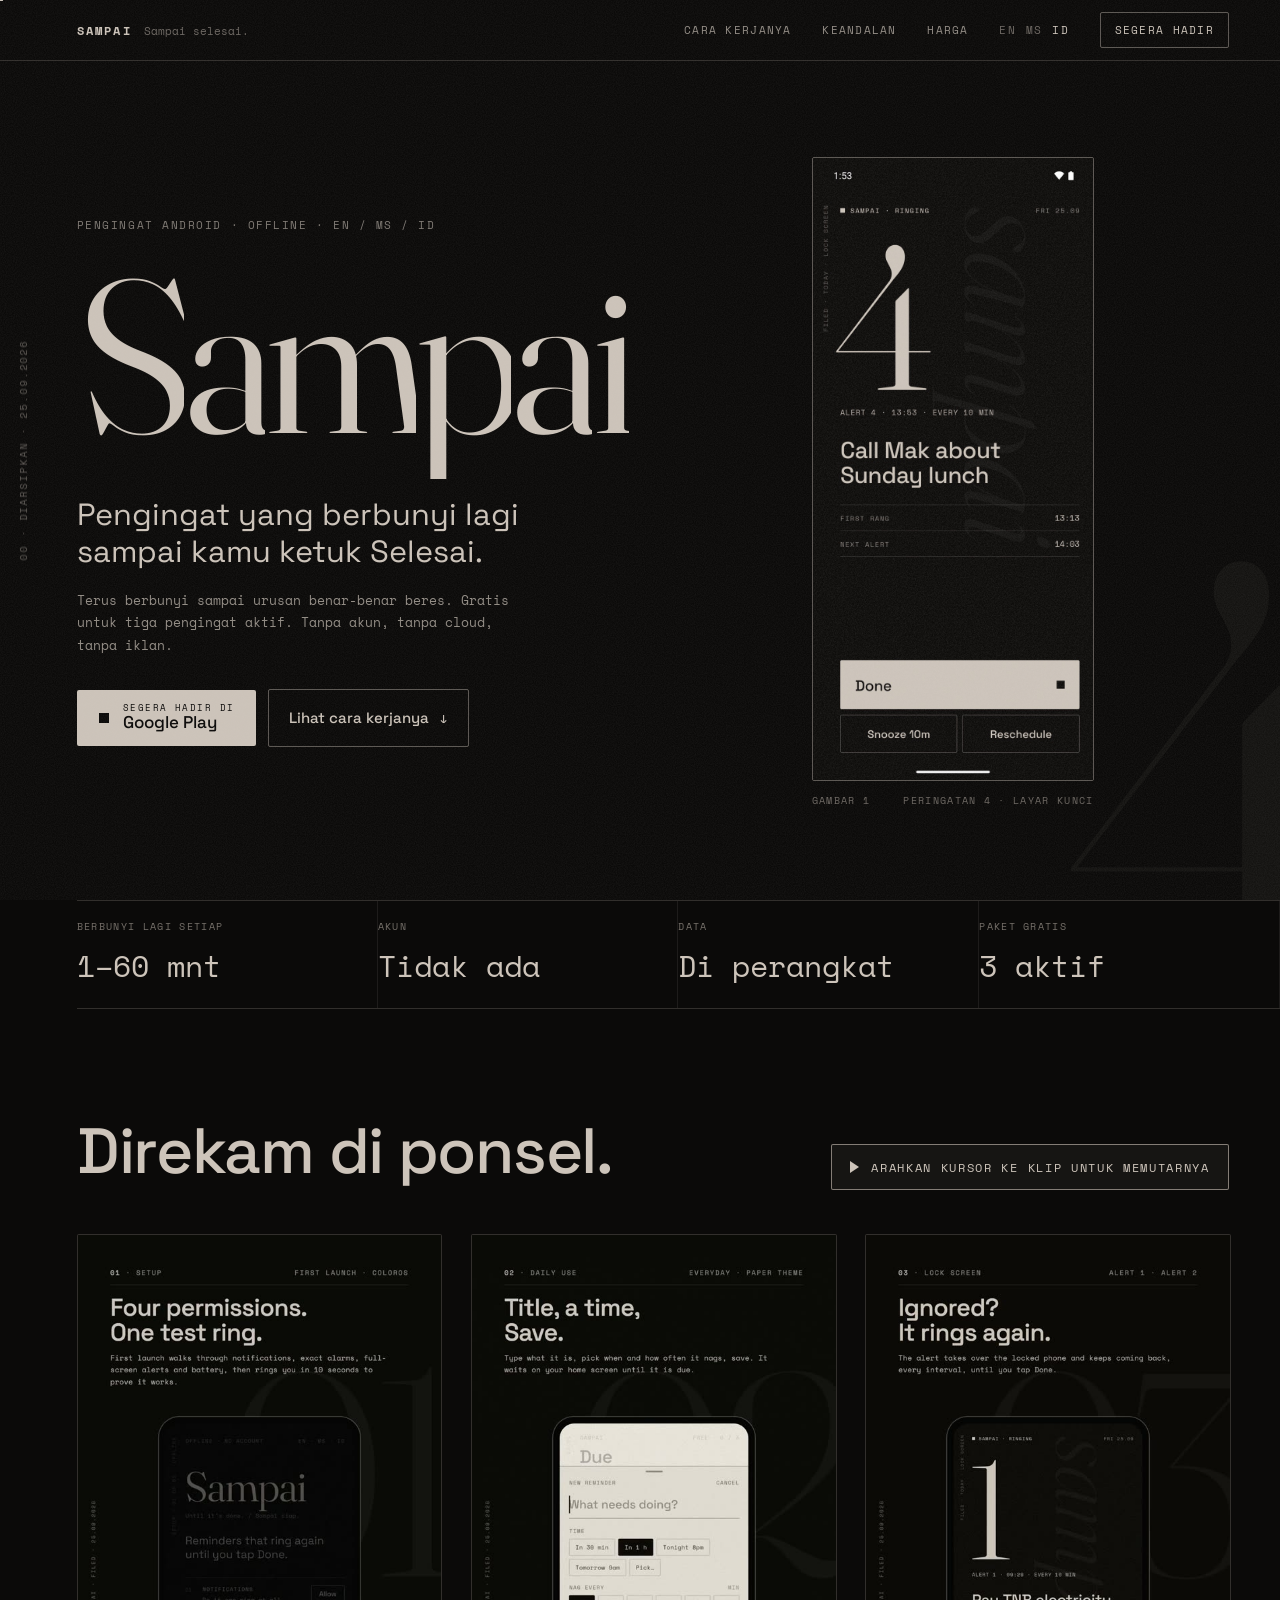
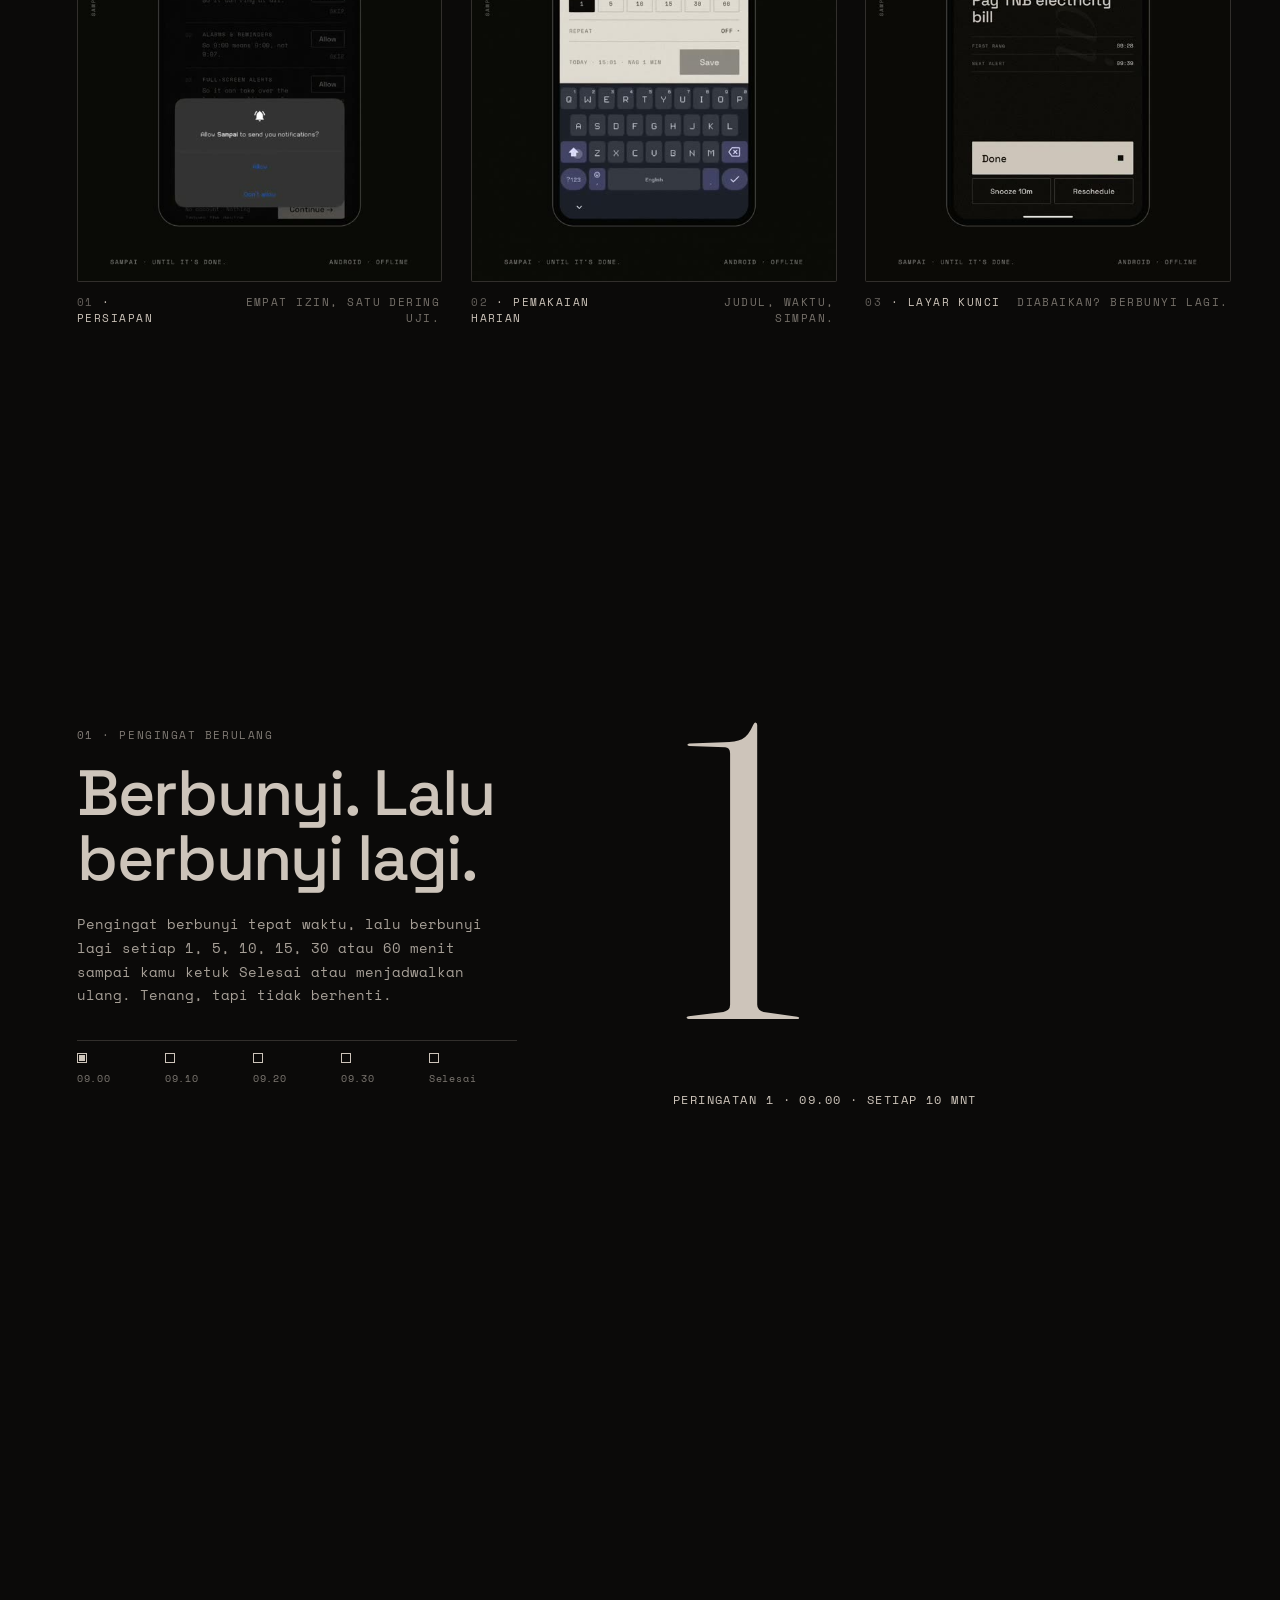
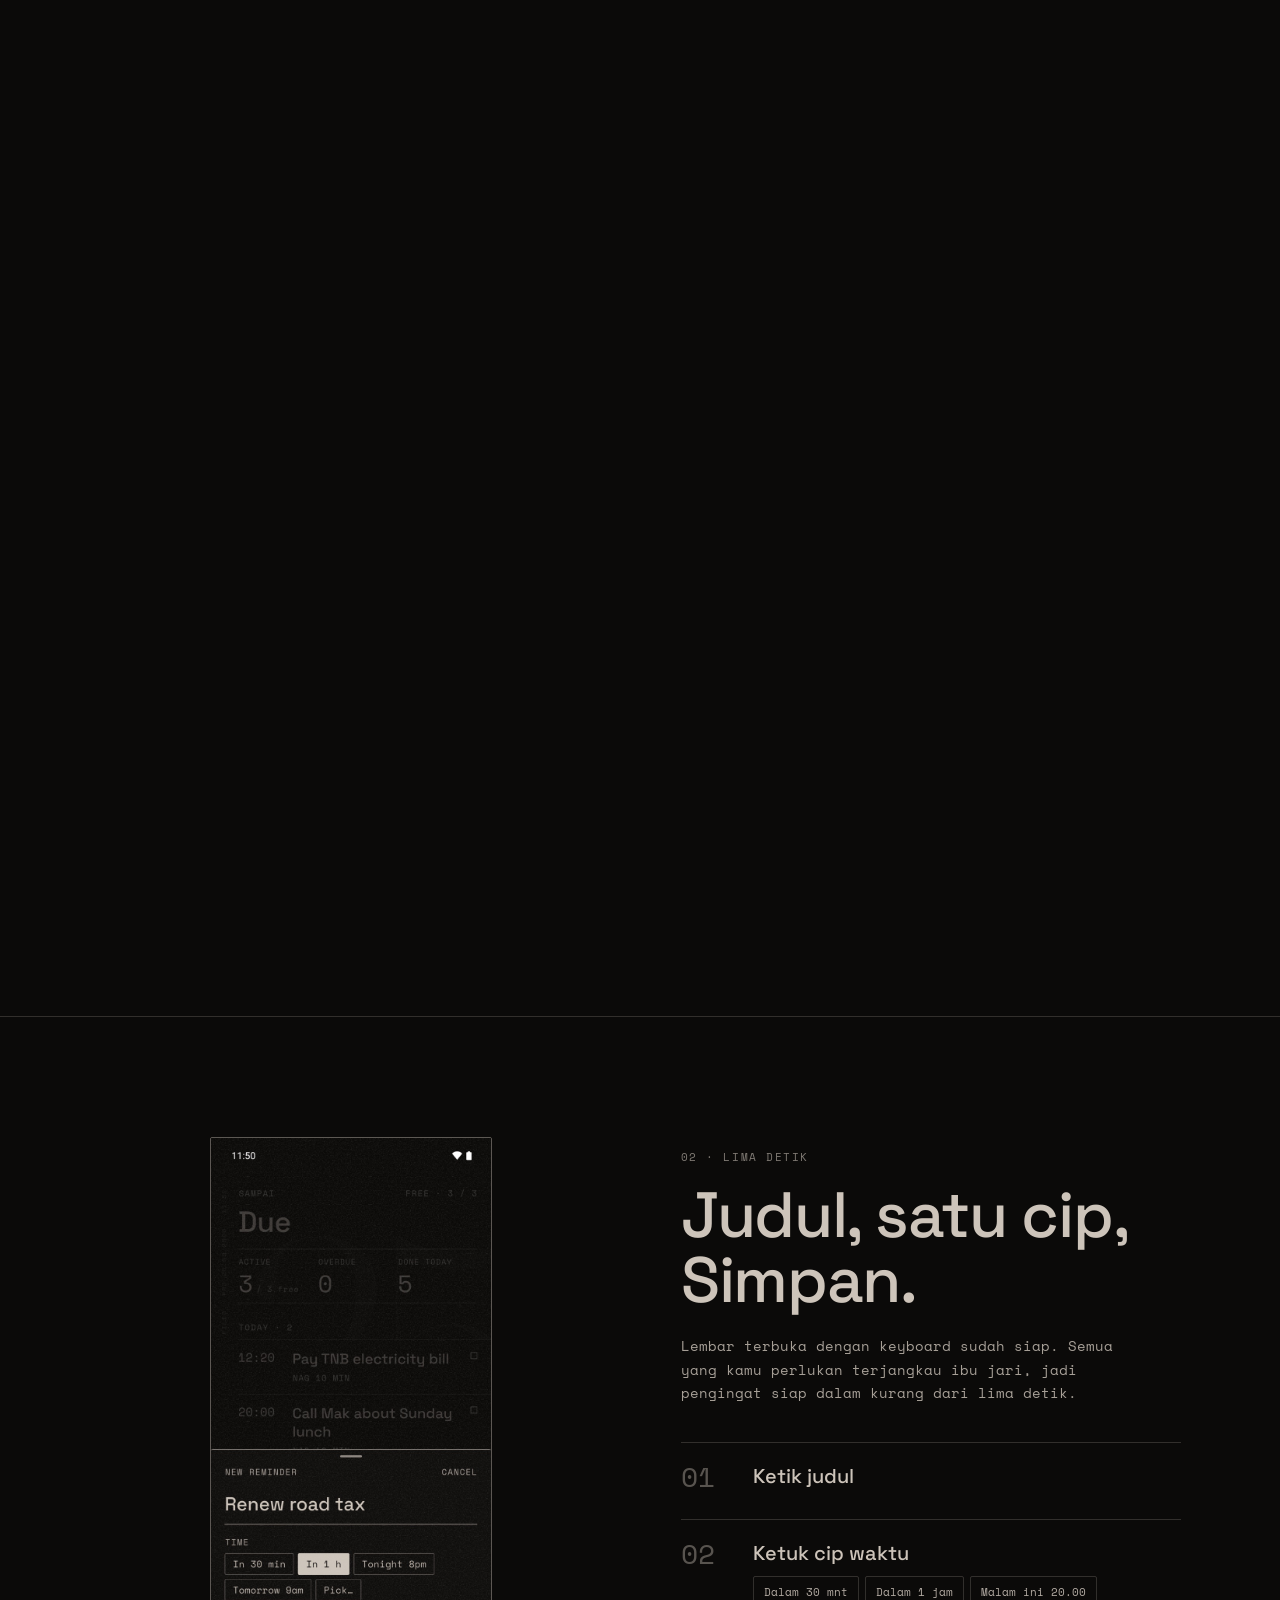
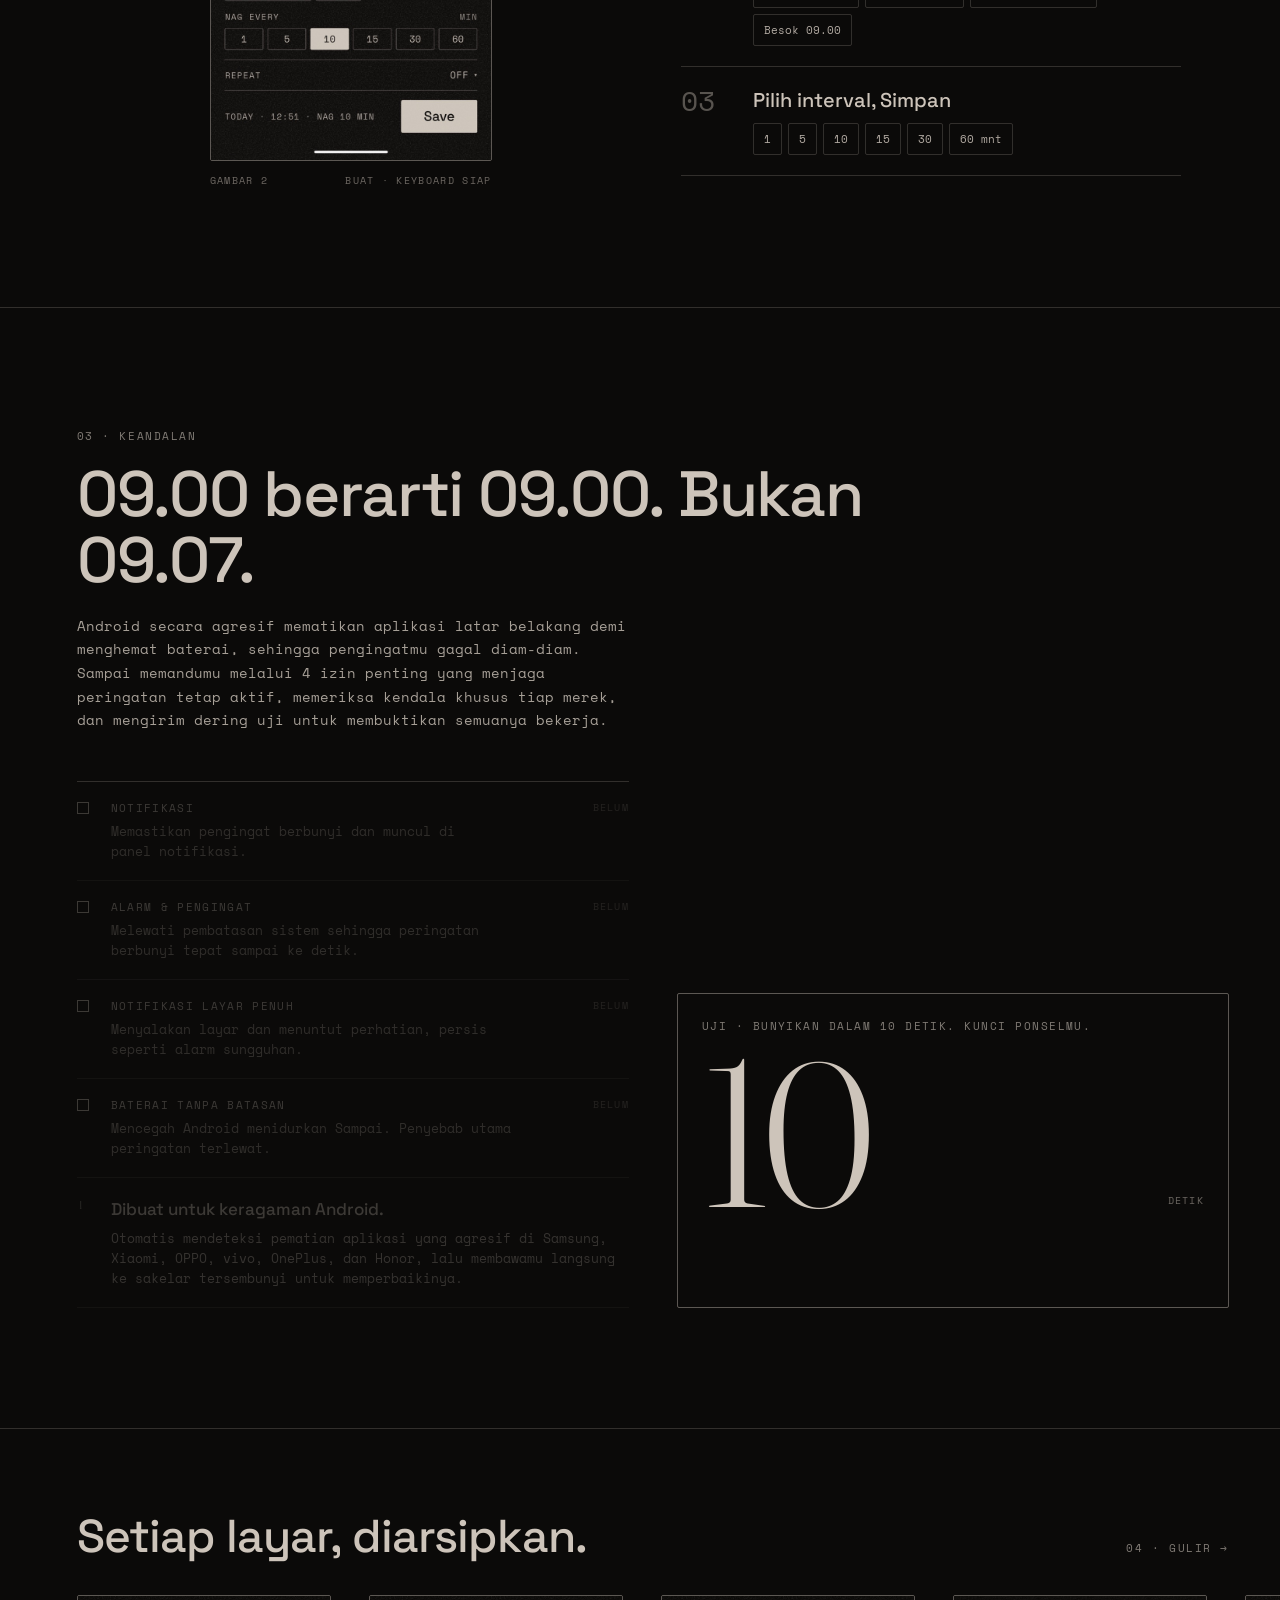
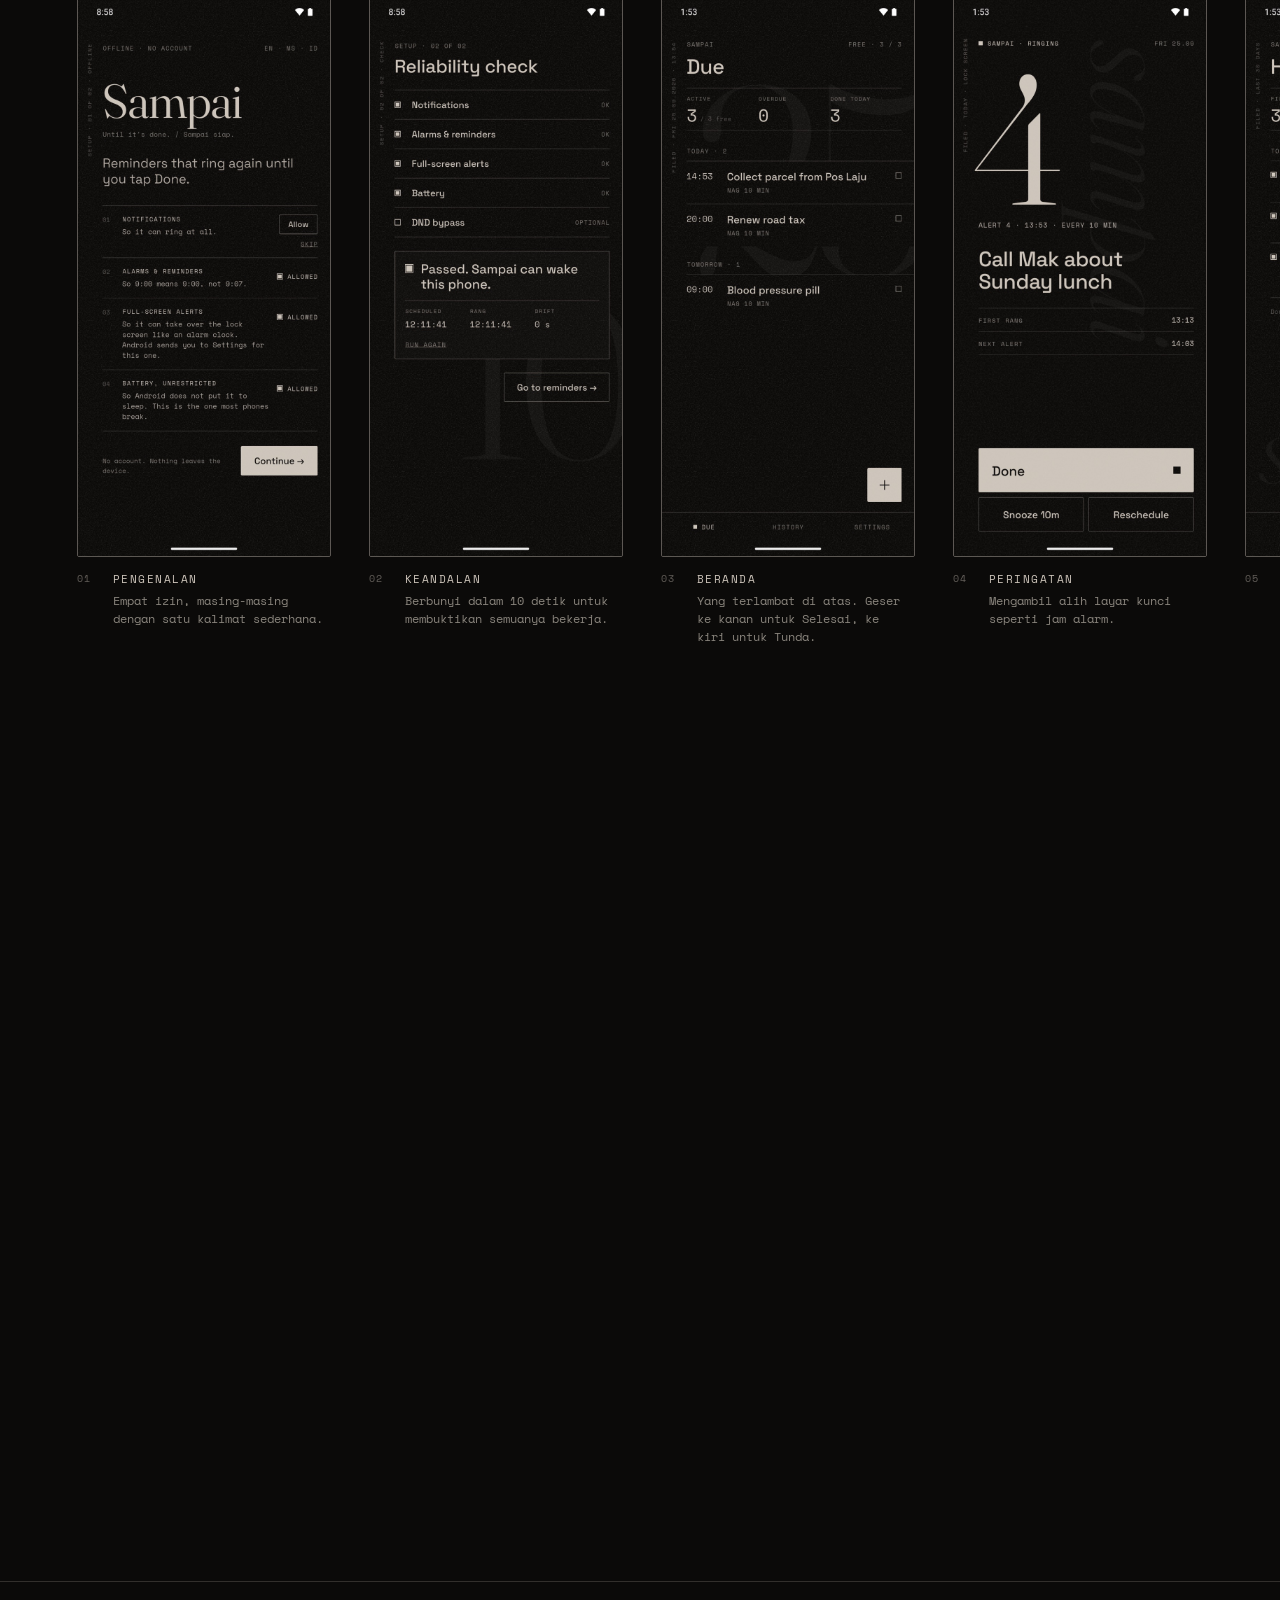
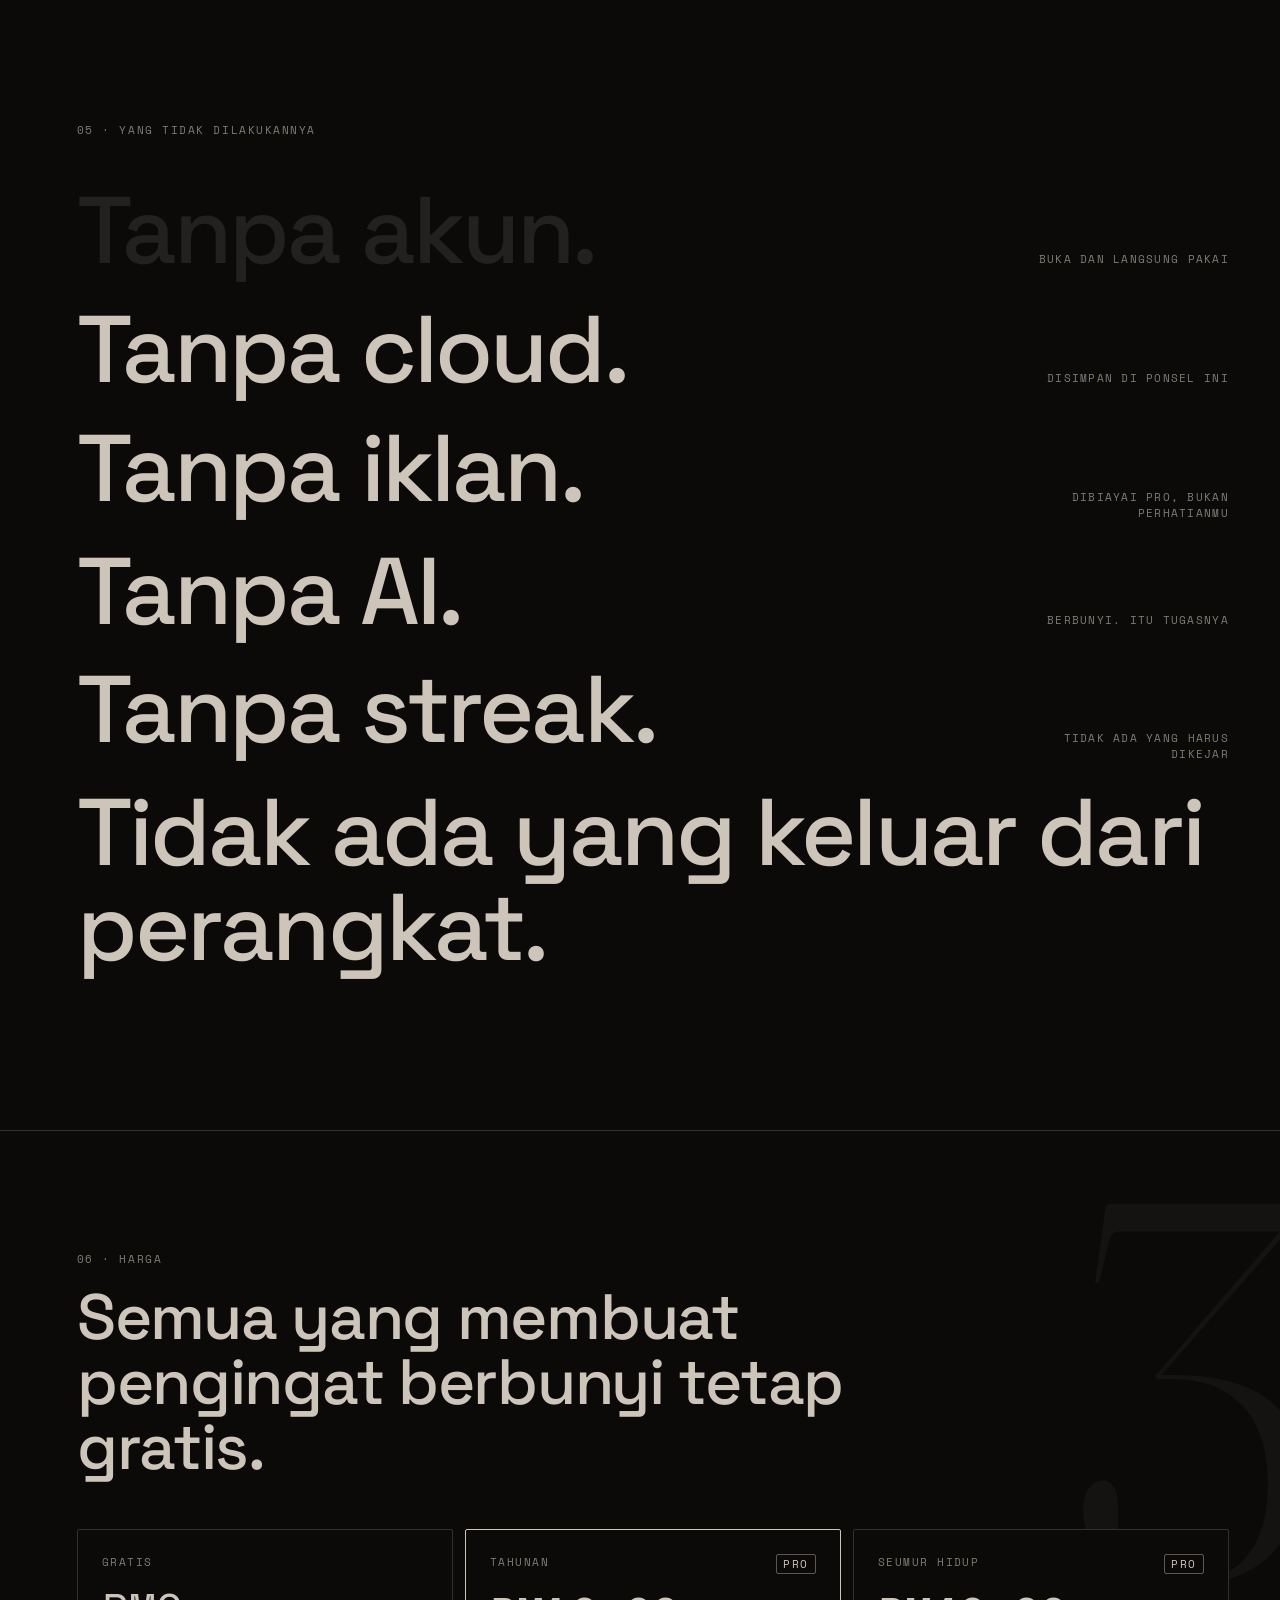
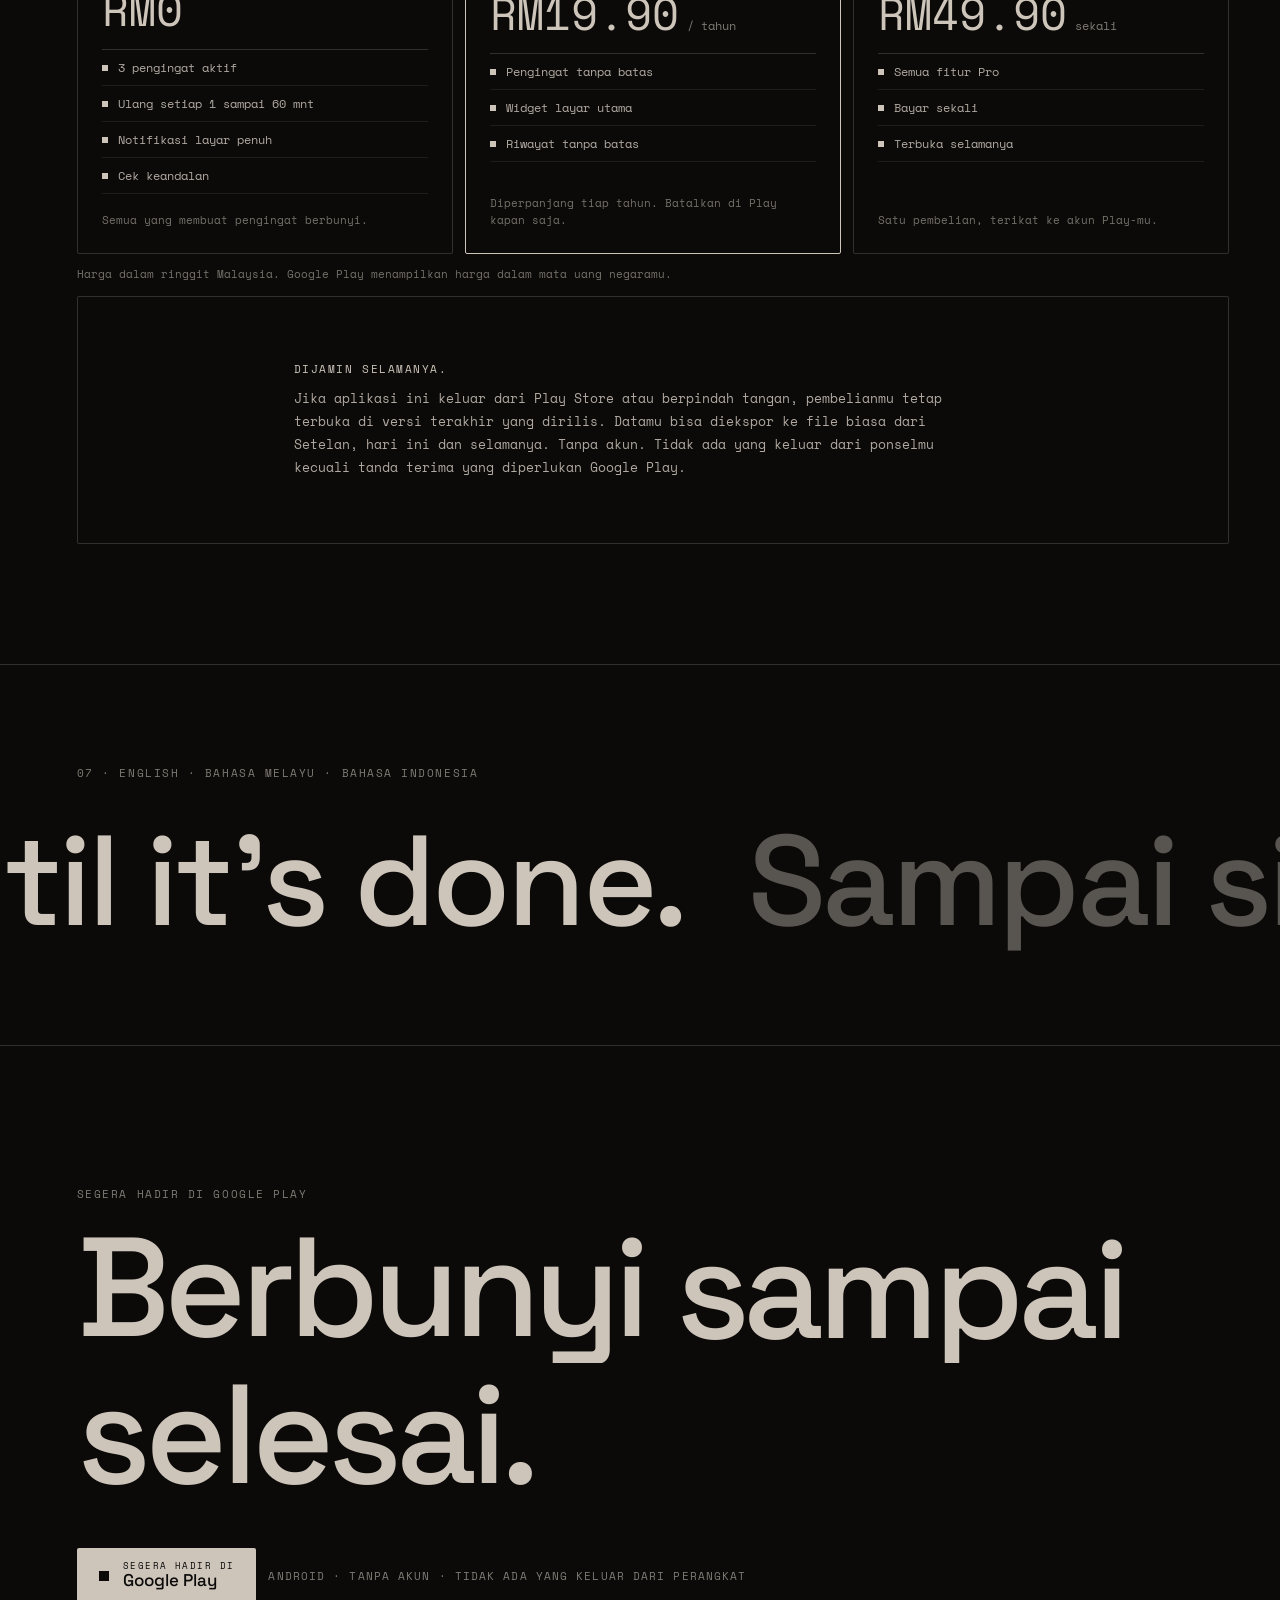
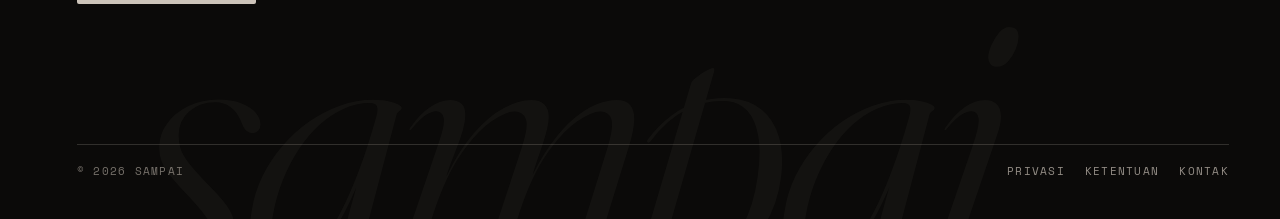
==== commit f20c3a50: "Clips: make the play hint a visible chip with a pulsing arrow Co-Authored-By: Claude Opus 5.5 <norep" ====
--- a/id/index.html
+++ b/id/index.html
@@ -56,7 +56,7 @@
   footer > div[style*="margin-top:140px"] { margin-top: 80px !important; }
 }
 </style>
-<style>[data-hint-tap] { display: none; } @media (hover: none), (pointer: coarse) { [data-hint-hover] { display: none; } [data-hint-tap] { display: inline; } } @media (max-width: 720px) { [data-hint] { display: none !important; } } @media (max-width: 1100px) { [data-clip] figcaption { flex-direction: column; gap: 4px !important; } [data-clip] figcaption > span:last-child { text-align: left !important; } } [data-vwrap] video:focus-visible { outline: 1px solid rgb(var(--i)); outline-offset: 3px; }</style>
+<style>[data-hint-tap] { display: none; } @keyframes hintpulse { 0%,100% { opacity: 1; transform: translateX(0); } 50% { opacity: .35; transform: translateX(3px); } } [data-pulse] { animation: hintpulse 1.6s ease-in-out infinite; } @media (prefers-reduced-motion: reduce) { [data-pulse] { animation: none; } } @media (hover: none), (pointer: coarse) { [data-hint-hover] { display: none; } [data-hint-tap] { display: inline; } } @media (max-width: 720px) { [data-hint] { display: none !important; } } @media (max-width: 1100px) { [data-clip] figcaption { flex-direction: column; gap: 4px !important; } [data-clip] figcaption > span:last-child { text-align: left !important; } } [data-vwrap] video:focus-visible { outline: 1px solid rgb(var(--i)); outline-offset: 3px; }</style>
 </head>
 <body>
 <div data-root="" style="position:relative;font-family:'Space Mono',monospace;color:rgb(var(--i));background:rgb(var(--p))">
@@ -103,7 +103,7 @@
 <section id="film" data-sec="Dalam aksi" style="position:relative;padding:110px clamp(20px,4vw,56px) 110px clamp(48px,6vw,96px)">
 <div style="display:flex;justify-content:space-between;align-items:baseline;gap:20px;flex-wrap:wrap">
 <h2 data-r="" style="margin:0;font-family:'Space Grotesk',sans-serif;font-weight:500;font-size:clamp(36px,5vw,72px);line-height:1.02;letter-spacing:-.02em">Direkam di ponsel.</h2>
-<span data-hint="" data-r="" style="display:inline-flex;align-items:center;gap:10px;font-size:11px;letter-spacing:.14em;text-transform:uppercase;color:rgba(var(--i),.6)"><span style="width:0;height:0;border-left:7px solid rgb(var(--i));border-top:4.5px solid transparent;border-bottom:4.5px solid transparent"></span><span data-hint-hover="">Arahkan kursor ke klip untuk memutarnya</span><span data-hint-tap="">Ketuk klip untuk memutarnya</span></span>
+<span data-hint="" data-r="" style="display:inline-flex;align-items:center;gap:12px;height:44px;padding:0 18px;border:1px solid rgba(var(--i),.6);border-radius:2px;font-size:12px;letter-spacing:.14em;text-transform:uppercase;color:rgb(var(--i));background:rgba(var(--i),.06)"><span data-pulse="" style="width:0;height:0;border-left:9px solid rgb(var(--i));border-top:6px solid transparent;border-bottom:6px solid transparent"></span><span data-hint-hover="">Arahkan kursor ke klip untuk memutarnya</span><span data-hint-tap="">Ketuk klip untuk memutarnya</span></span>
 </div>
 <div data-clips="" style="display:grid;grid-template-columns:repeat(3,minmax(0,1fr));gap:clamp(16px,2.4vw,36px);margin-top:44px">
 <figure data-clip="" style="margin:0;flex:none;display:flex;flex-direction:column;gap:12px">
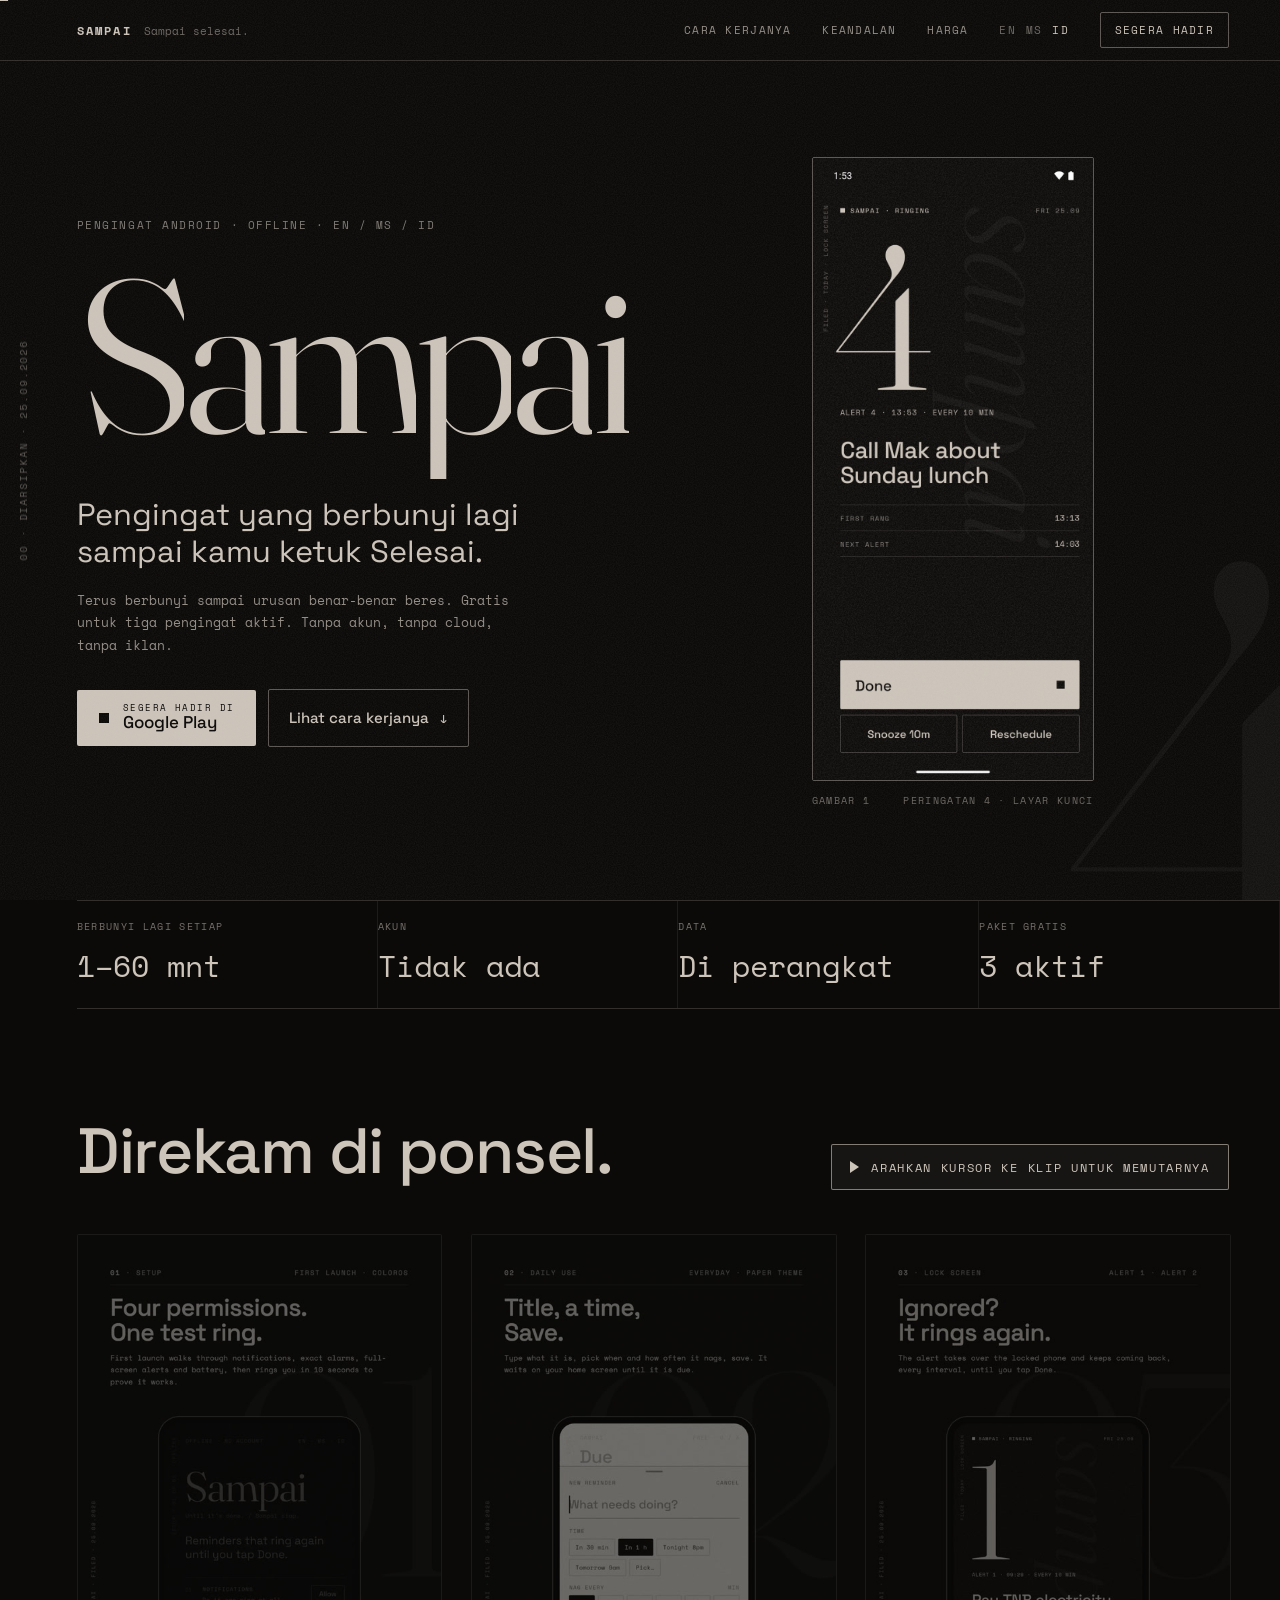
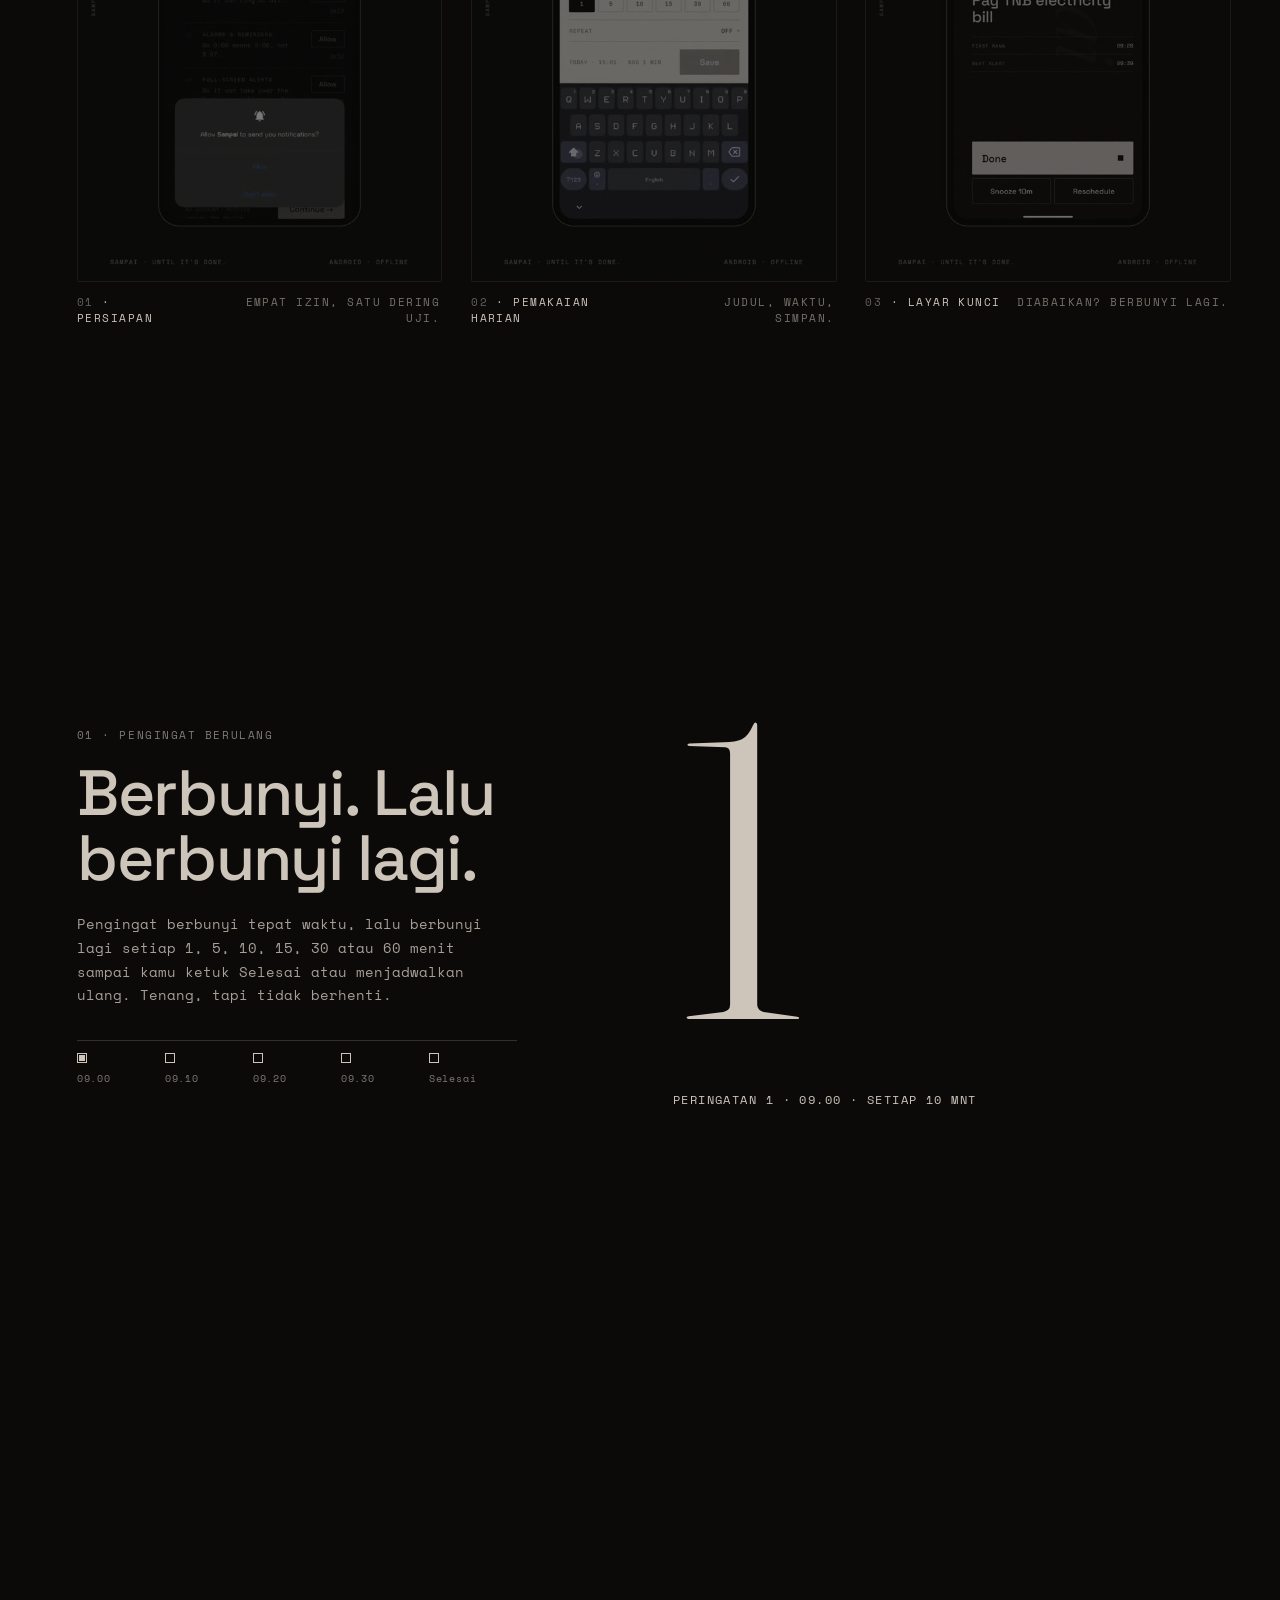
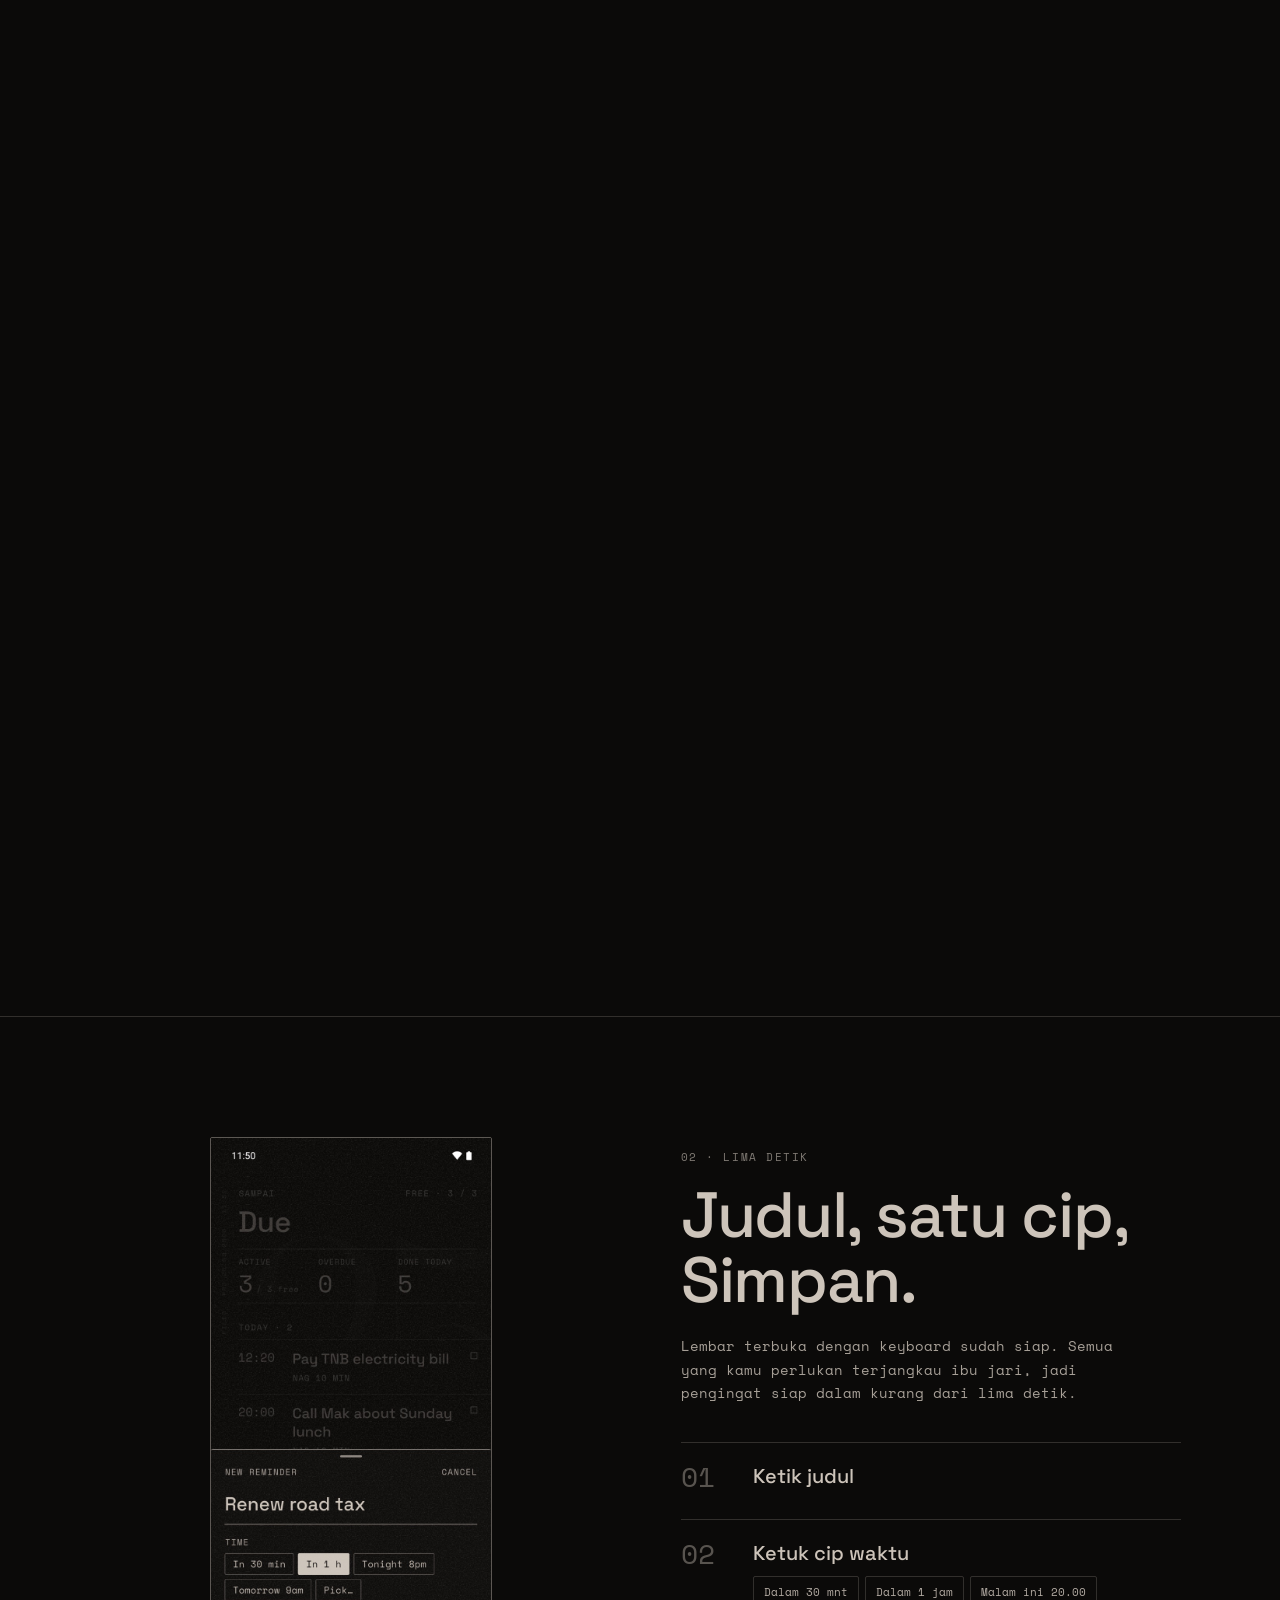
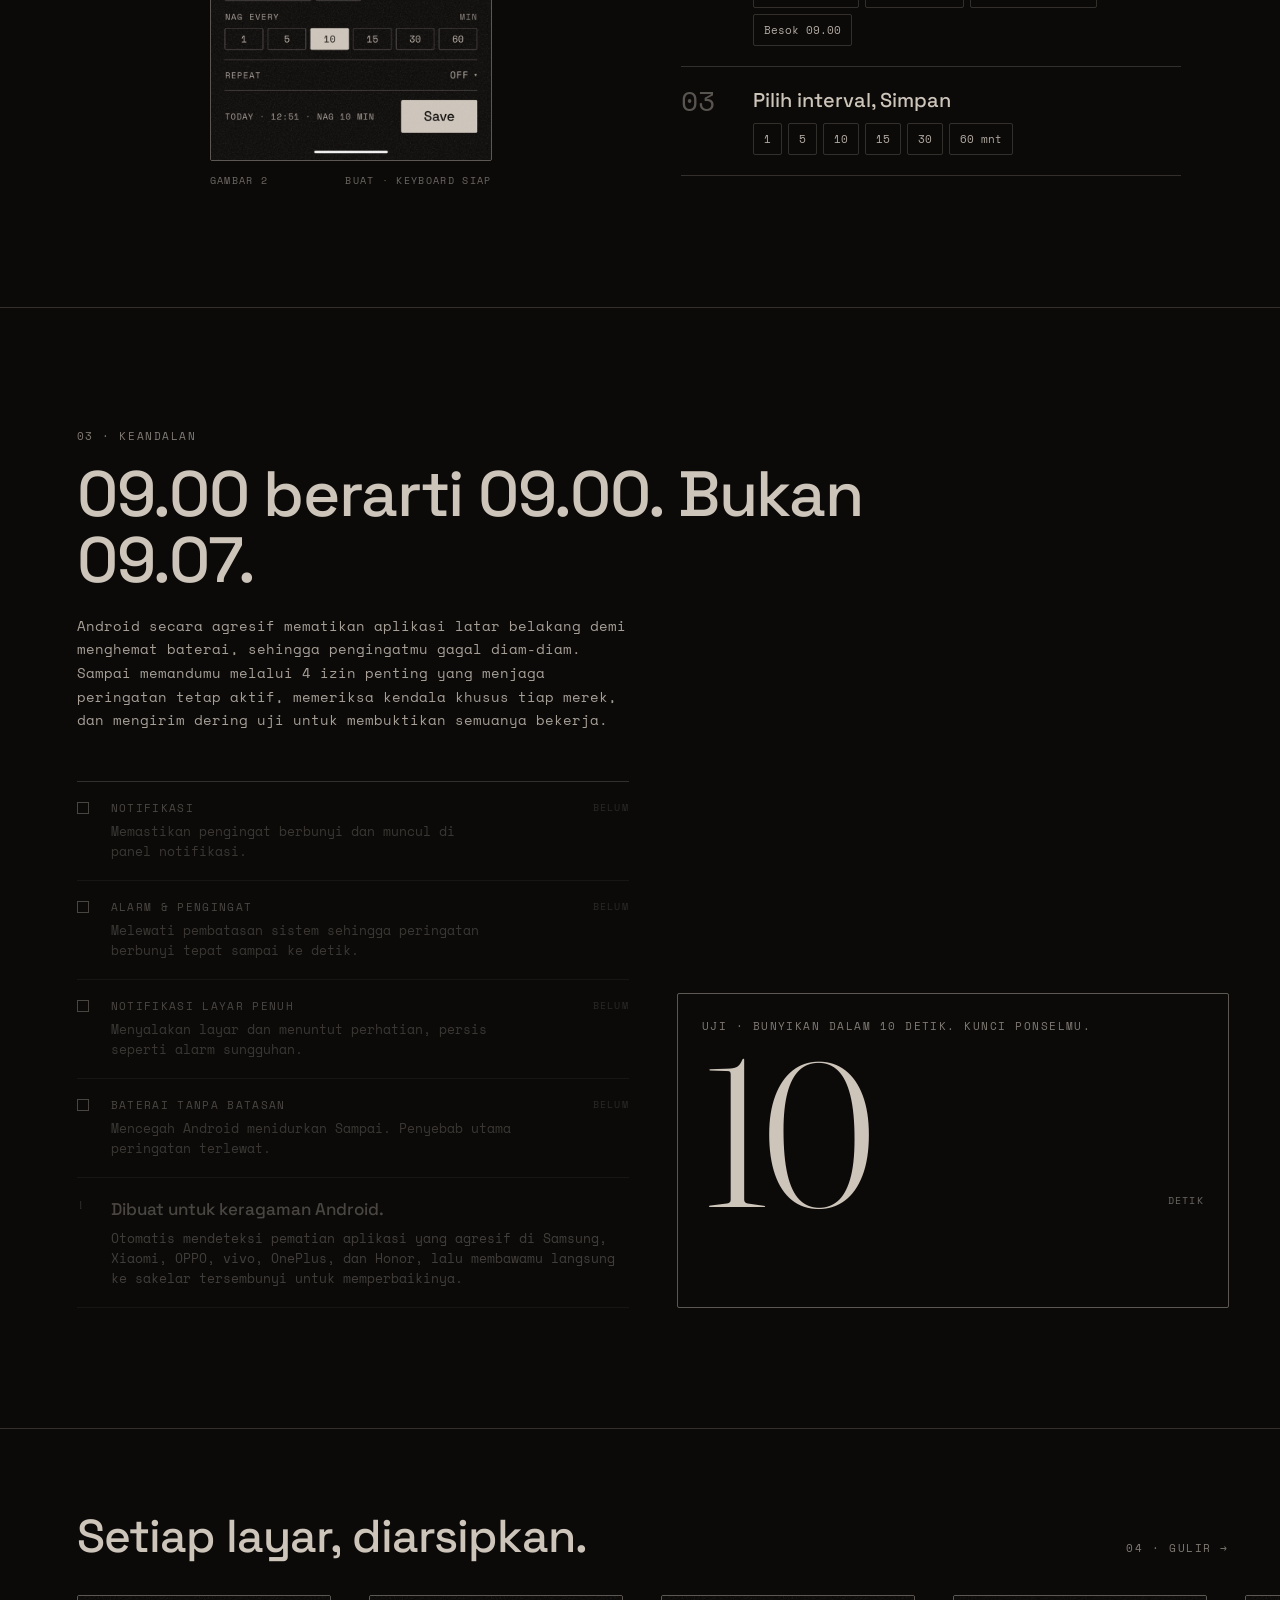
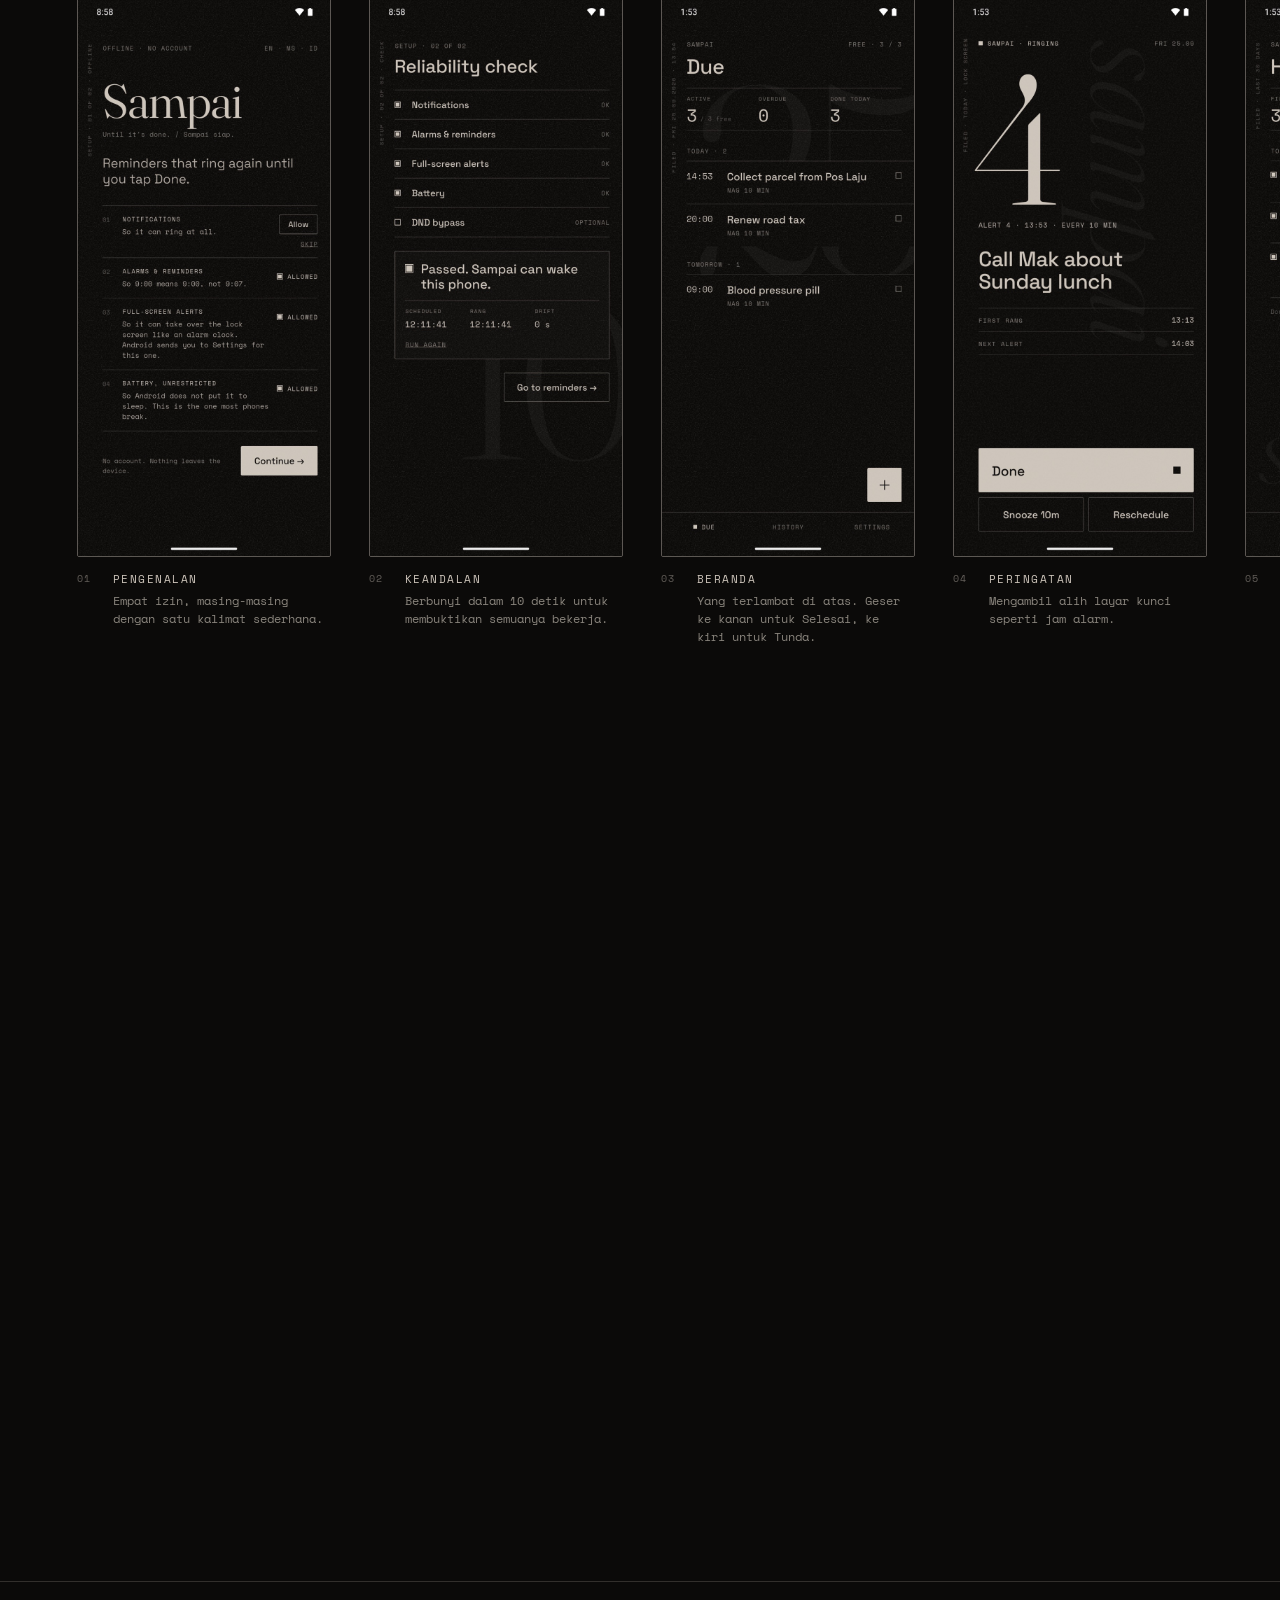
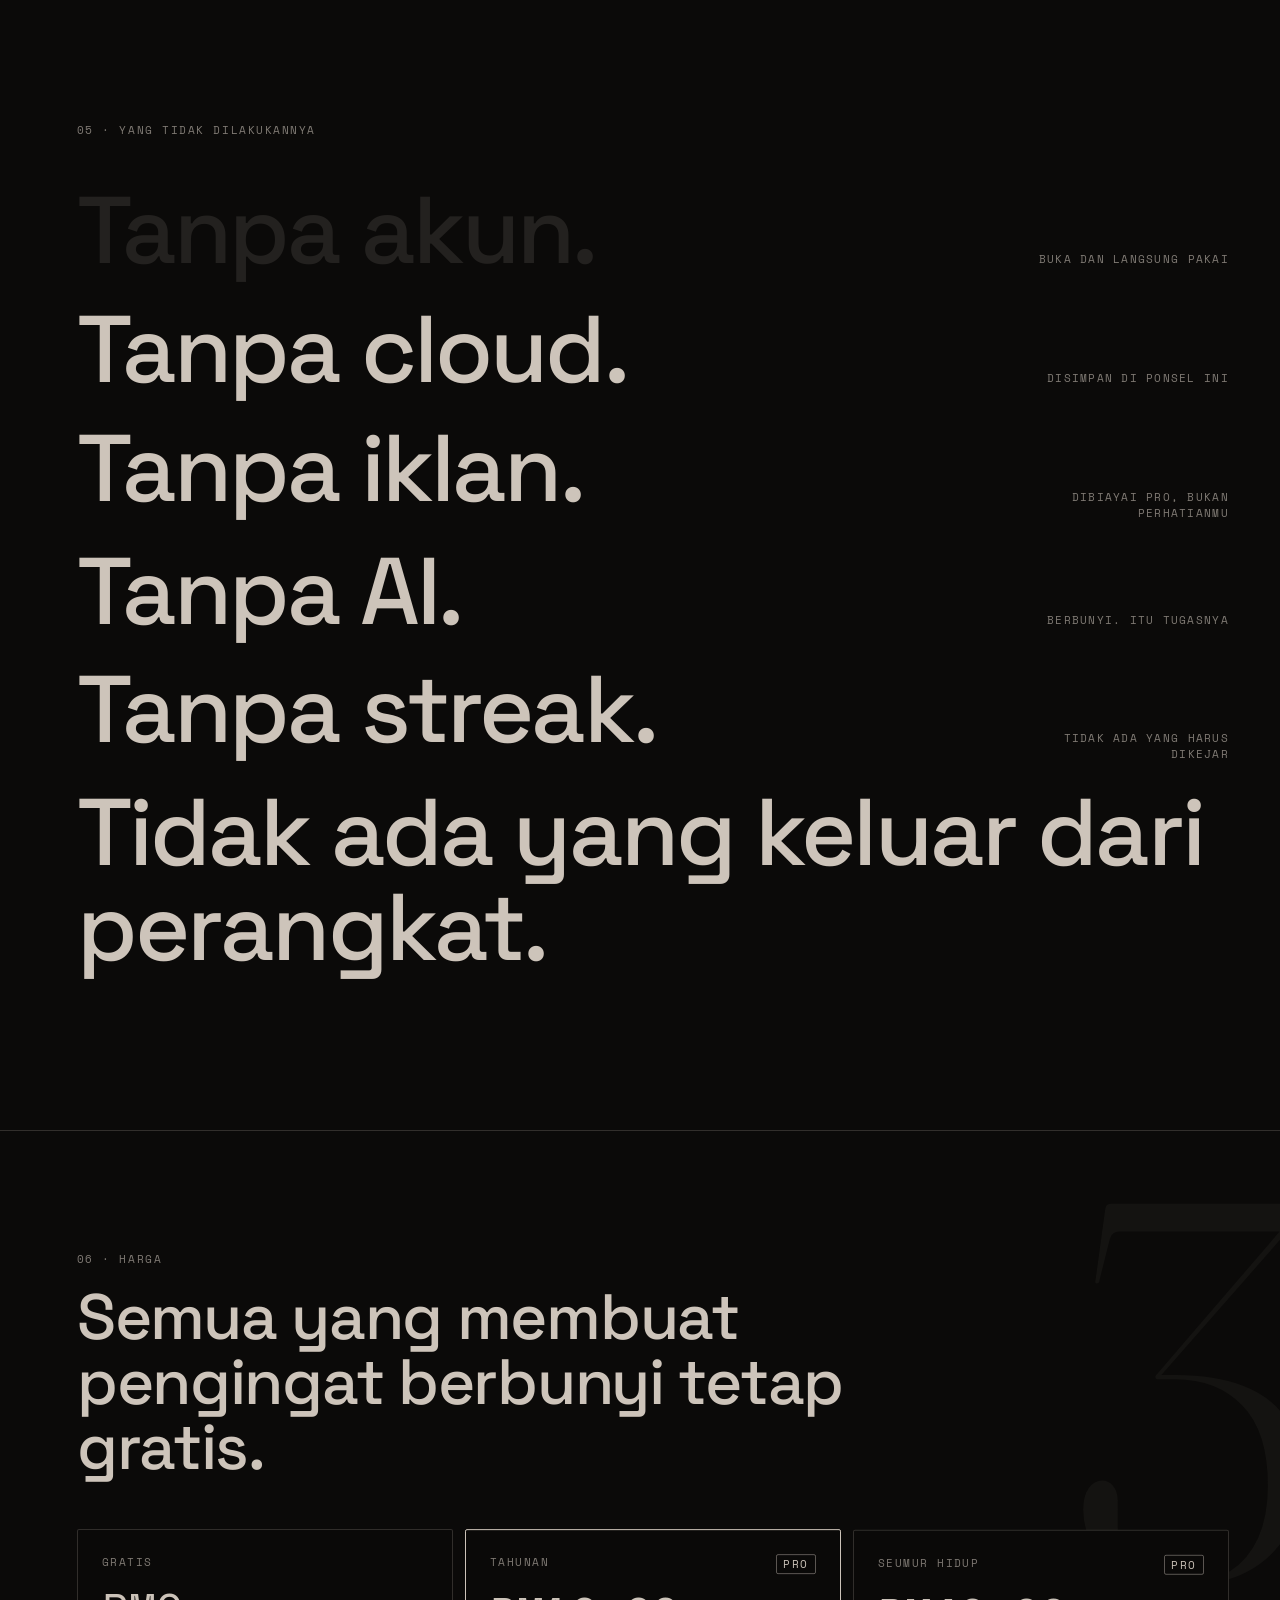
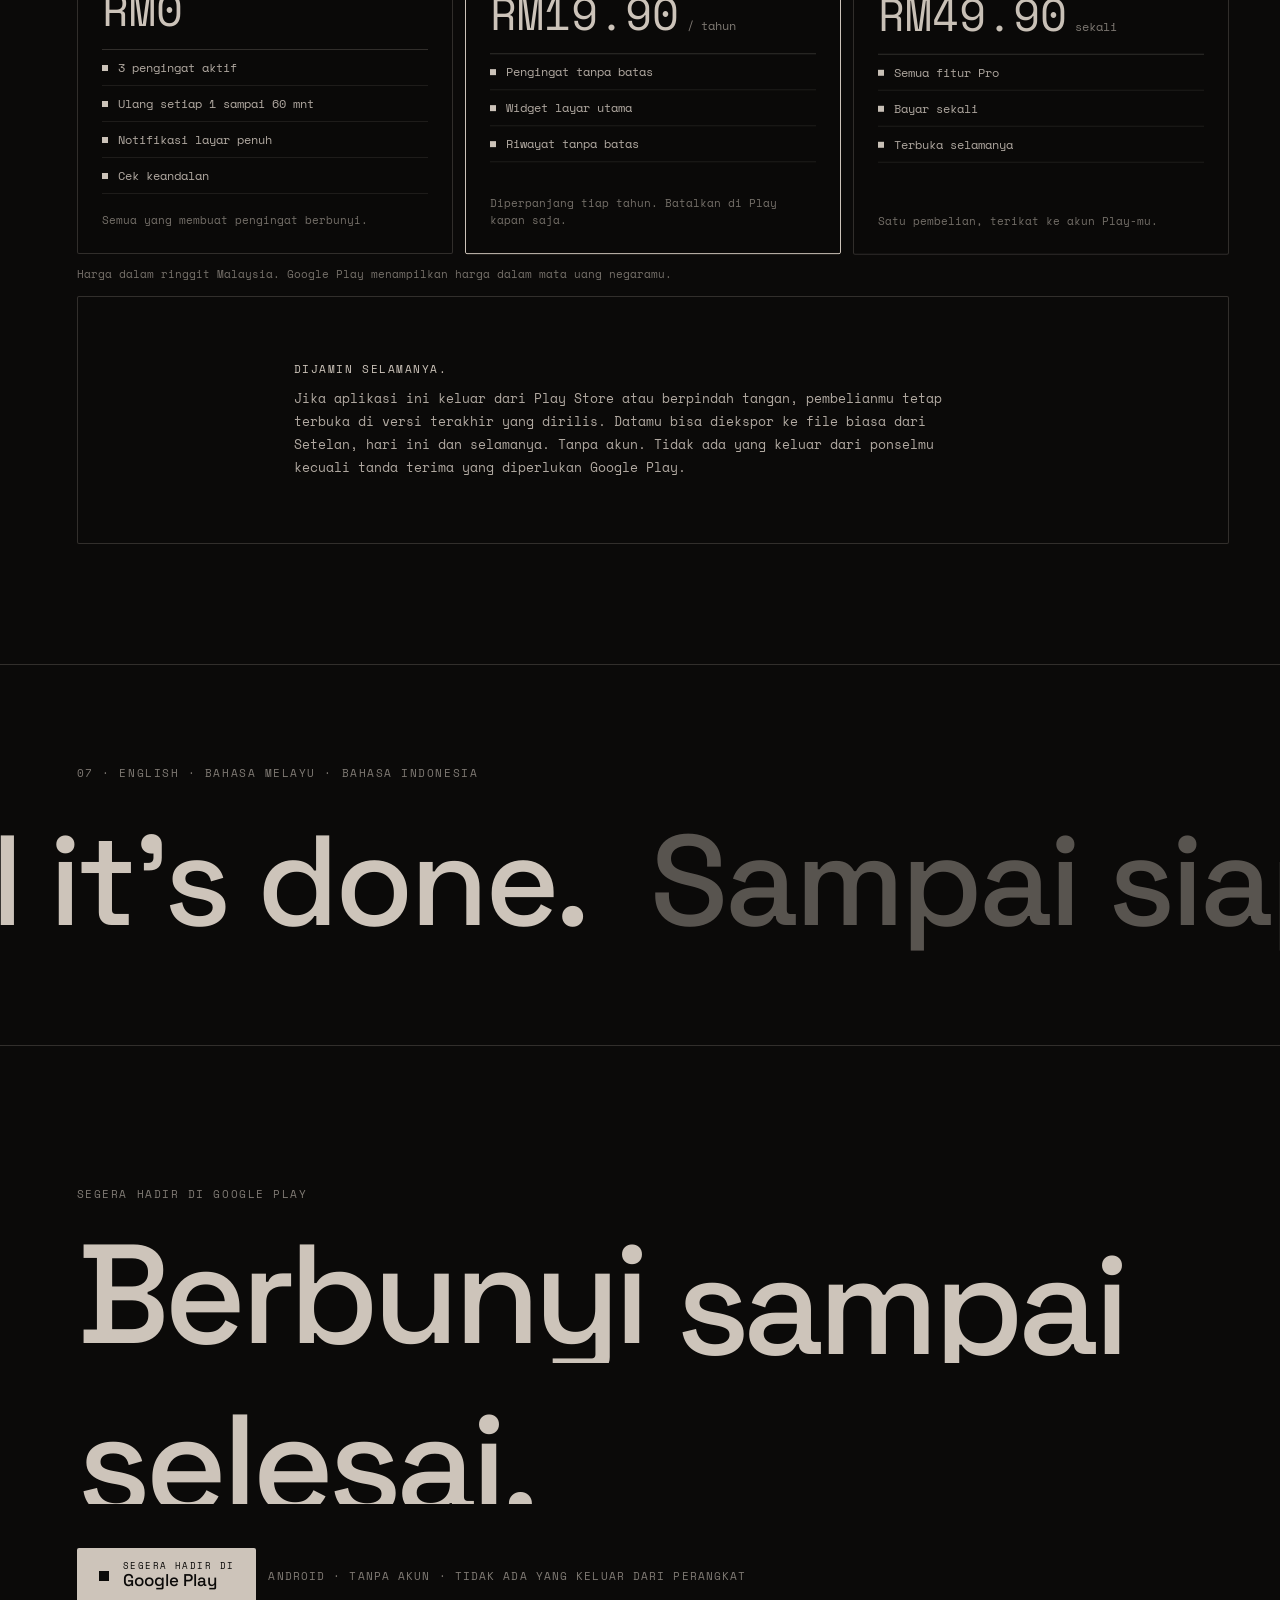
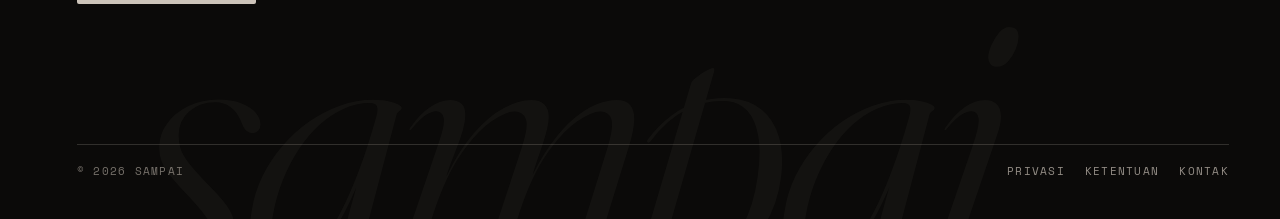
==== commit a77805c7: "Clips: dim the ones not playing on desktop and tablets Co-Authored-By: Claude Opus 5.5 <noreply@anth" ====
--- a/id/index.html
+++ b/id/index.html
@@ -56,7 +56,7 @@
   footer > div[style*="margin-top:140px"] { margin-top: 80px !important; }
 }
 </style>
-<style>[data-hint-tap] { display: none; } @keyframes hintpulse { 0%,100% { opacity: 1; transform: translateX(0); } 50% { opacity: .35; transform: translateX(3px); } } [data-pulse] { animation: hintpulse 1.6s ease-in-out infinite; } @media (prefers-reduced-motion: reduce) { [data-pulse] { animation: none; } } @media (hover: none), (pointer: coarse) { [data-hint-hover] { display: none; } [data-hint-tap] { display: inline; } } @media (max-width: 720px) { [data-hint] { display: none !important; } } @media (max-width: 1100px) { [data-clip] figcaption { flex-direction: column; gap: 4px !important; } [data-clip] figcaption > span:last-child { text-align: left !important; } } [data-vwrap] video:focus-visible { outline: 1px solid rgb(var(--i)); outline-offset: 3px; }</style>
+<style>[data-hint-tap] { display: none; } [data-clip] video { transition: opacity .35s ease, filter .35s ease; } [data-clips][data-dim] [data-clip] video:not([data-on]) { opacity: .45; filter: grayscale(.4); } @keyframes hintpulse { 0%,100% { opacity: 1; transform: translateX(0); } 50% { opacity: .35; transform: translateX(3px); } } [data-pulse] { animation: hintpulse 1.6s ease-in-out infinite; } @media (prefers-reduced-motion: reduce) { [data-pulse] { animation: none; } } @media (hover: none), (pointer: coarse) { [data-hint-hover] { display: none; } [data-hint-tap] { display: inline; } } @media (max-width: 720px) { [data-hint] { display: none !important; } } @media (max-width: 1100px) { [data-clip] figcaption { flex-direction: column; gap: 4px !important; } [data-clip] figcaption > span:last-child { text-align: left !important; } } [data-vwrap] video:focus-visible { outline: 1px solid rgb(var(--i)); outline-offset: 3px; }</style>
 </head>
 <body>
 <div data-root="" style="position:relative;font-family:'Space Mono',monospace;color:rgb(var(--i));background:rgb(var(--p))">
@@ -322,10 +322,12 @@
   const hover = matchMedia('(hover: hover) and (pointer: fine)').matches;
   
   if (reduce) { vids.forEach(v => { v.controls = true; v.preload = 'metadata'; }); document.querySelectorAll('[data-hint]').forEach(h => h.remove()); return; }
+  const row = document.querySelector('[data-clips]');
   if (hover) {
+    row.dataset.dim = '';
     // Desktop: one clip at a time, only while pointed at or focused.
-    const play = v => { vids.forEach(o => o !== v && o.pause()); v.preload = 'auto'; v.play().catch(() => {}); };
-    const stop = v => v.pause();
+    const play = v => { vids.forEach(o => { if (o !== v) { o.pause(); delete o.dataset.on; } }); v.dataset.on = ''; v.preload = 'auto'; v.play().catch(() => {}); };
+    const stop = v => { v.pause(); delete v.dataset.on; };
     vids.forEach(v => {
       v.preload = 'metadata';
       v.addEventListener('mouseenter', () => play(v));
@@ -337,12 +339,13 @@
   }
   // Wide touch screens (tablets) show all three side by side: tap to play one.
   if (matchMedia('(min-width: 721px)').matches) {
+    row.dataset.dim = '';
     vids.forEach(v => {
       v.preload = 'metadata';
       v.addEventListener('click', () => {
-        if (!v.paused) { v.pause(); return; }
-        vids.forEach(o => o !== v && o.pause());
-        v.preload = 'auto'; v.play().catch(() => { v.controls = true; });
+        if (!v.paused) { v.pause(); delete v.dataset.on; return; }
+        vids.forEach(o => { if (o !== v) { o.pause(); delete o.dataset.on; } });
+        v.dataset.on = ''; v.preload = 'auto'; v.play().catch(() => { v.controls = true; });
       });
     });
     return;
